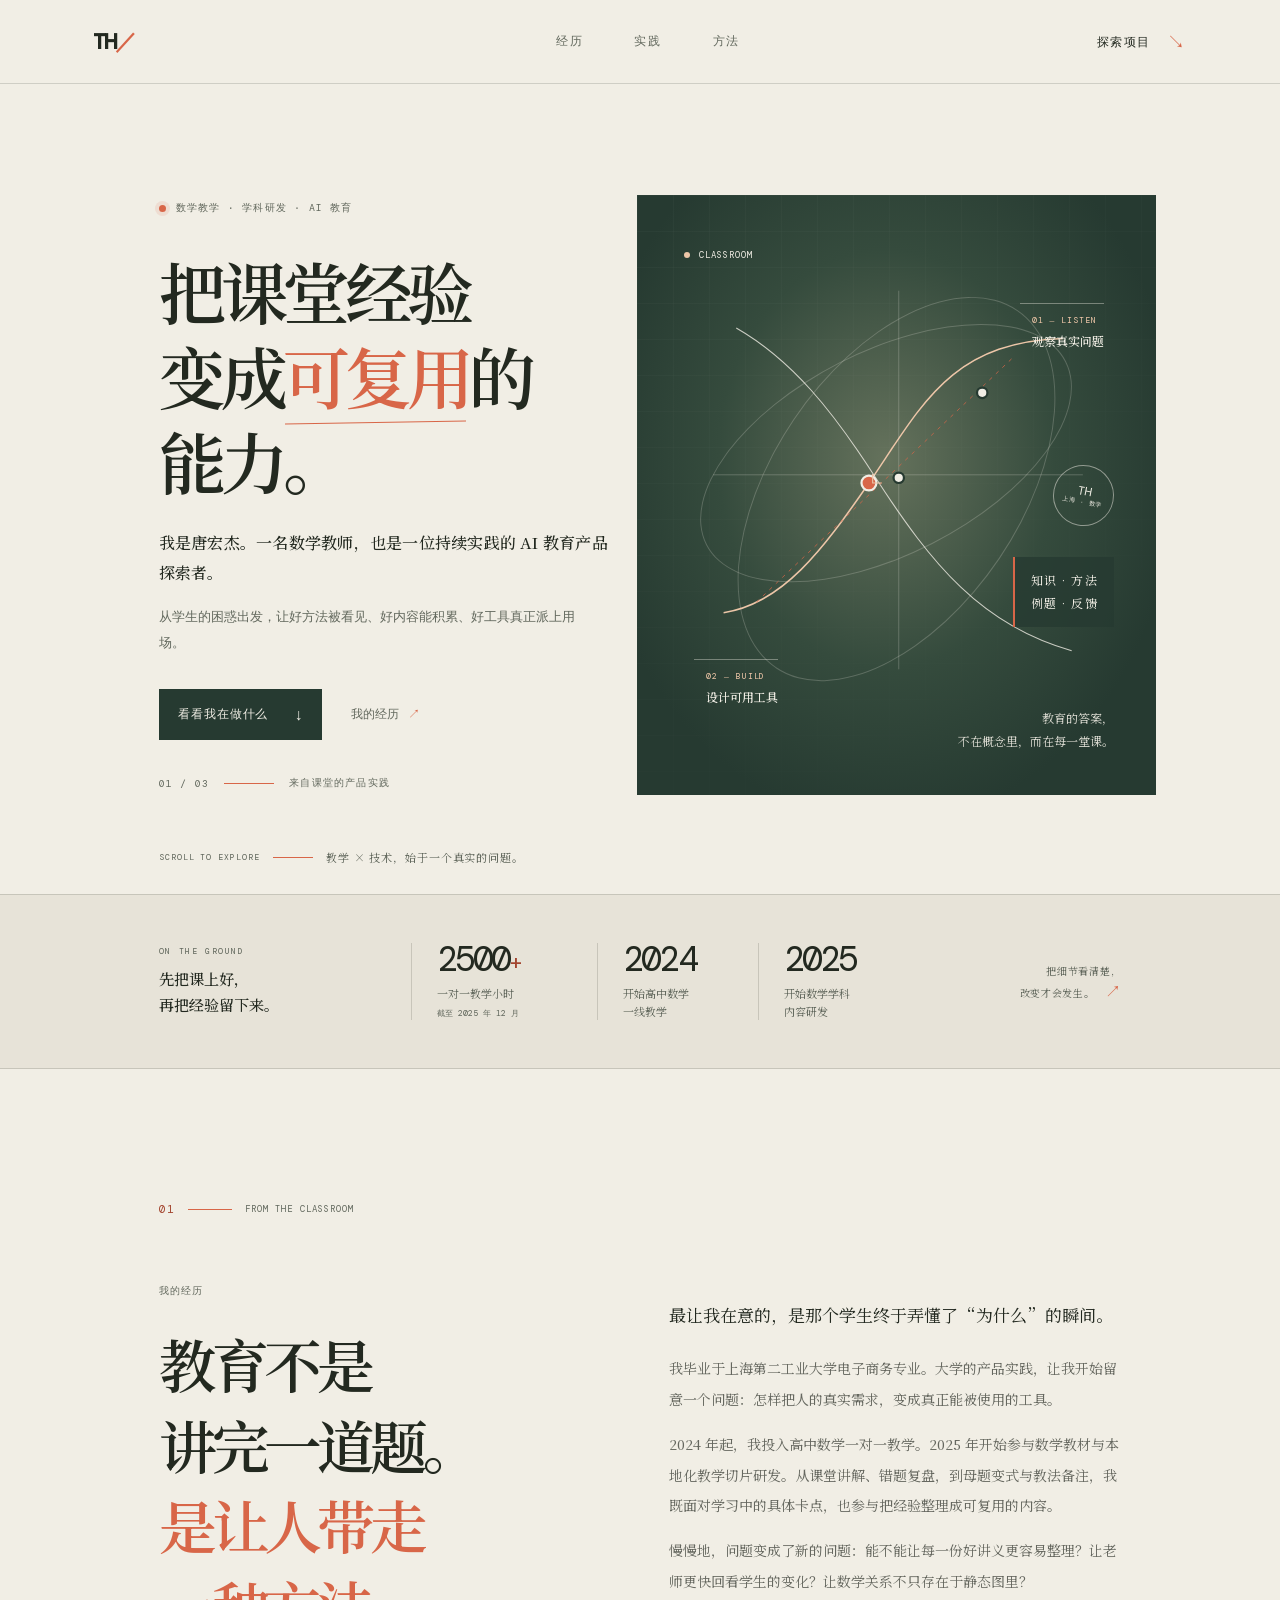
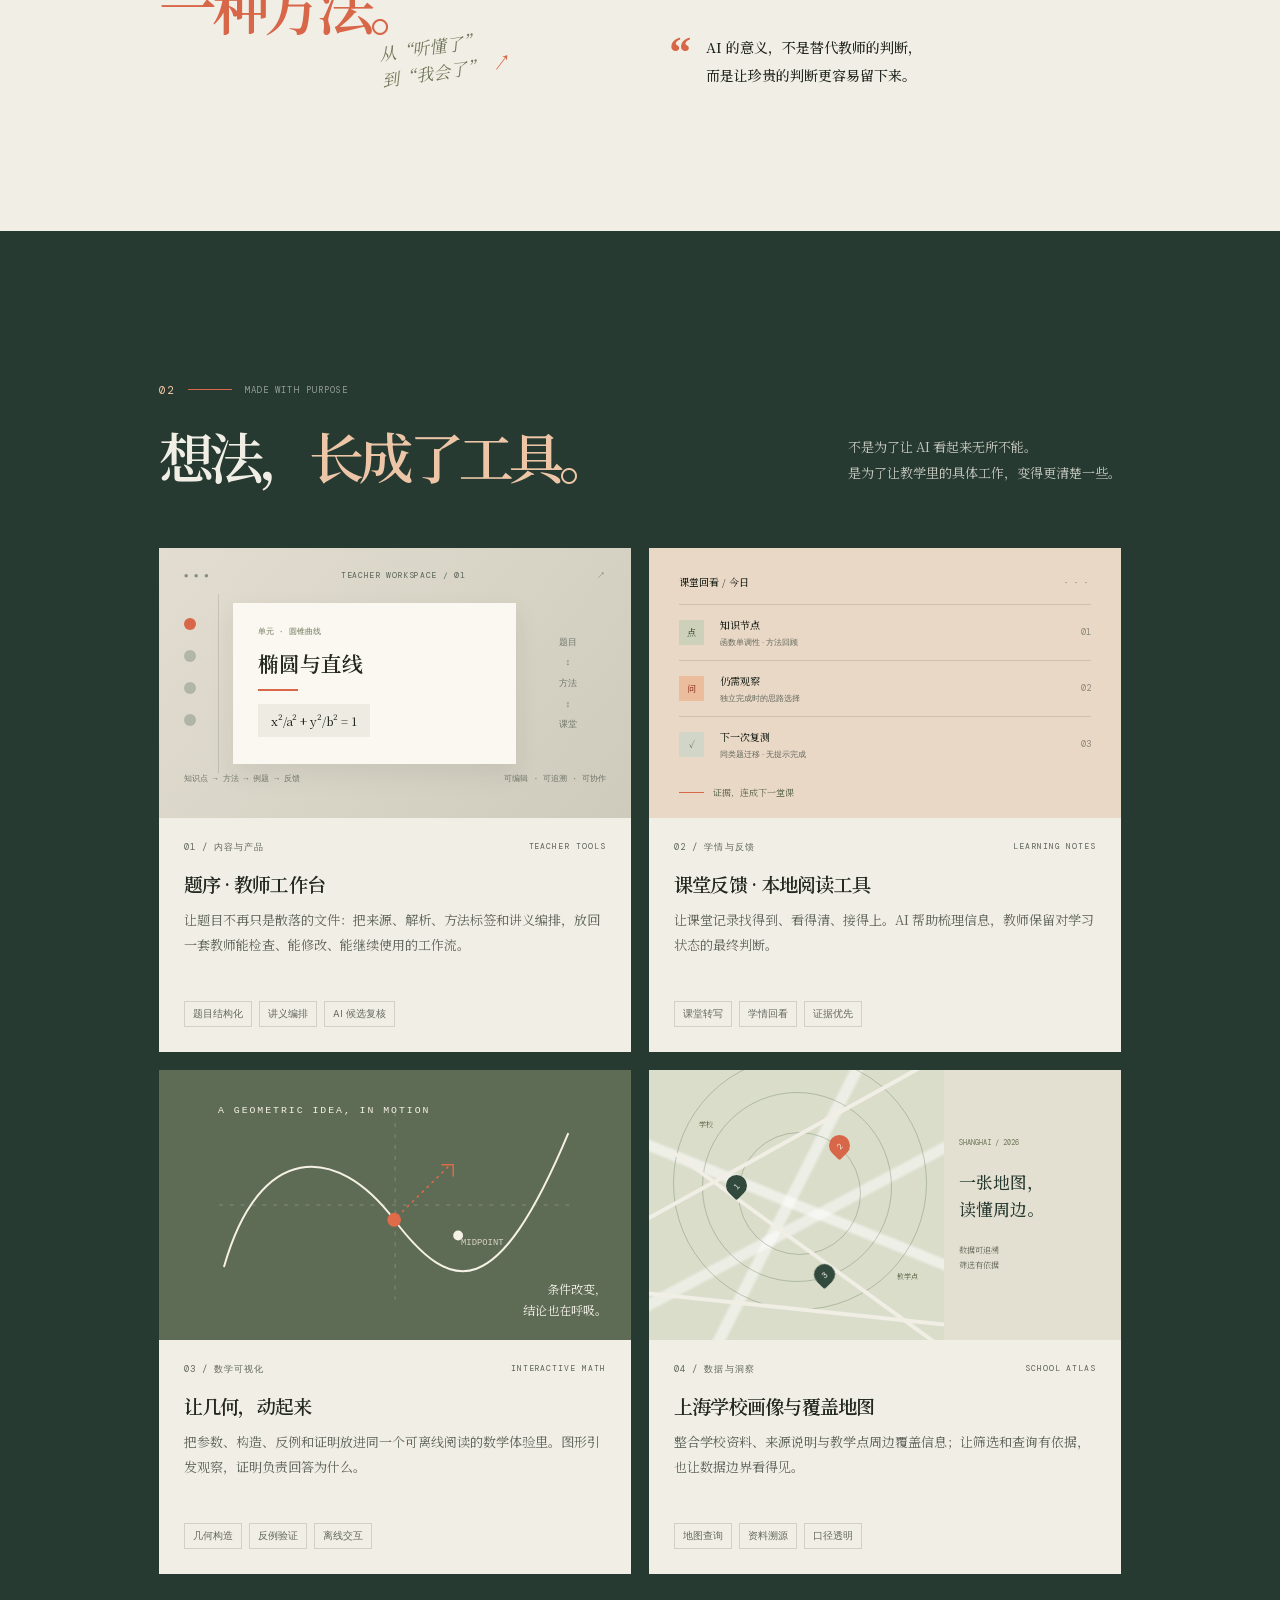
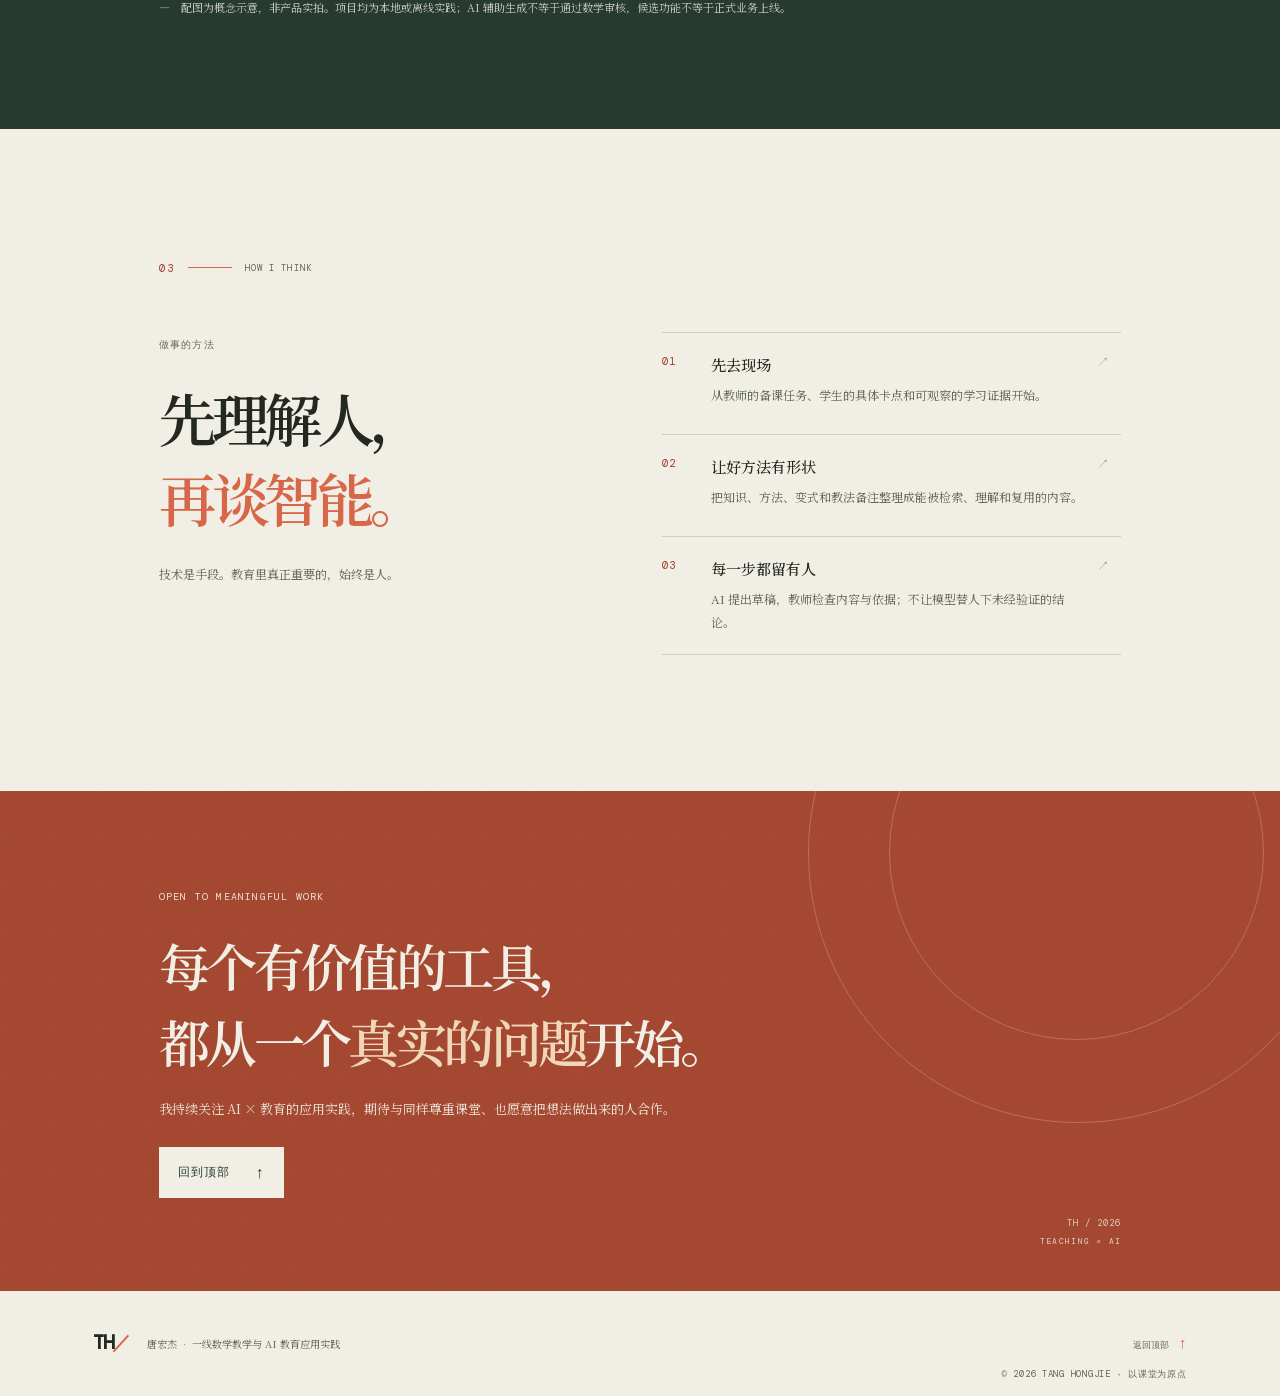
==== index.html @ ef03d50c "Create editorial personal portfolio for Tang Hongjie" ====
<!doctype html>
<html lang="zh-CN">
  <head>
    <meta charset="UTF-8" />
    <meta name="viewport" content="width=device-width, initial-scale=1" />
    <meta name="theme-color" content="#f1eee5" />
    <meta name="description" content="唐宏杰｜一线数学教学、学科研发与 AI 教育应用实践。让每一次好讲解，都有机会成为下一次更好的开始。" />
    <meta property="og:type" content="website" />
    <meta property="og:title" content="唐宏杰 — 教学现场 × AI 教育" />
    <meta property="og:description" content="从课堂出发，把教学经验变成可复用的内容与工具。" />
    <title>唐宏杰 — 教学现场 × AI 教育</title>
    <link rel="icon" href="favicon.svg" type="image/svg+xml" />
    <link rel="preload" href="fonts/noto-serif-sc-0.woff2" as="font" type="font/woff2" crossorigin />
    <link rel="stylesheet" href="fonts/fonts.css" />
    <link rel="stylesheet" href="styles.css" />
    <script src="script.js" defer></script>
  </head>
  <body>
    <a class="skip-link" href="#main">跳到正文</a>
    <div class="page-shell">
      <header class="topbar" id="top">
        <a class="wordmark" href="#top" aria-label="唐宏杰，返回首页">TH<span>／</span></a>
        <nav aria-label="主导航">
          <a href="#story">经历</a>
          <a href="#practice">实践</a>
          <a href="#principles">方法</a>
        </nav>
        <a class="nav-cta" href="#practice">探索项目 <span aria-hidden="true">↘</span></a>
      </header>

      <main id="main">
        <section class="hero" aria-labelledby="hero-title">
          <div class="hero-copy">
            <div class="eyebrow"><span class="live-dot"></span> 数学教学 · 学科研发 · AI 教育</div>
            <h1 id="hero-title">把课堂经验<br />变成<span class="title-accent">可复用</span>的<br />能力。</h1>
            <p class="hero-lead">我是唐宏杰。一名数学教师，也是一位持续实践的 AI 教育产品探索者。</p>
            <p class="hero-description">从学生的困惑出发，让好方法被看见、好内容能积累、好工具真正派上用场。</p>
            <div class="hero-actions">
              <a class="button button-dark" href="#practice">看看我在做什么 <span aria-hidden="true">↓</span></a>
              <a class="text-link" href="#story">我的经历 <span aria-hidden="true">↗</span></a>
            </div>
            <div class="hero-index"><span>01 / 03</span><span class="index-rule"></span><span>来自课堂的产品实践</span></div>
          </div>

          <div class="hero-art" aria-label="几何灵感图：课堂、方法与工具相互连接" role="img">
            <div class="art-orbit orbit-one"></div><div class="art-orbit orbit-two"></div>
            <div class="art-grid"></div>
            <svg class="art-drawing" viewBox="0 0 640 690" fill="none" aria-hidden="true">
              <path class="curve curve-a" d="M88 519C167 507 221 435 283 345C354 241 392 156 543 151" />
              <path class="curve curve-b" d="M105 137C180 180 235 249 292 338C367 454 434 536 555 570" />
              <path class="curve fine" d="M74 334H570M323 87V595" />
              <path class="curve dashed" d="M132 505 478 175" />
              <circle class="point point-a" cx="283" cy="345" r="10" />
              <circle class="point point-b" cx="323" cy="338" r="7" />
              <circle class="point point-c" cx="435" cy="224" r="7" />
              <path class="mark" d="M288 333v12h12" />
            </svg>
            <div class="art-label label-class"><span class="label-dot"></span> CLASSROOM</div>
            <div class="art-label label-method">知识 · 方法<br />例题 · 反馈</div>
            <div class="orbit-note note-top"><span>01 — LISTEN</span><b>观察真实问题</b></div>
            <div class="orbit-note note-bottom"><span>02 — BUILD</span><b>设计可用工具</b></div>
            <div class="art-caption"><span>教育的答案，</span><span>不在概念里，而在每一堂课。</span></div>
            <div class="art-stamp" aria-hidden="true">TH<br /><small>上海 · 数学</small></div>
          </div>
          <div class="hero-bottom"><span>SCROLL TO EXPLORE</span><span class="scroll-line"></span><span>教学 × 技术，始于一个真实的问题。</span></div>
        </section>

        <section class="signal-strip" aria-label="个人经历概览">
          <div class="signal-intro"><span class="eyebrow">ON THE GROUND</span><span>先把课上好，<br />再把经验留下来。</span></div>
          <div class="signal"><span class="signal-num">2500<span>+</span></span><span class="signal-label">一对一教学小时<br /><small>截至 2025 年 12 月</small></span></div>
          <div class="signal"><span class="signal-num">2024</span><span class="signal-label">开始高中数学<br />一线教学</span></div>
          <div class="signal"><span class="signal-num">2025</span><span class="signal-label">开始数学学科<br />内容研发</span></div>
          <div class="signal-aside">把细节看清楚，<br />改变才会发生。<span>↗</span></div>
        </section>

        <section class="story section-wrap" id="story" aria-labelledby="story-title">
          <div class="section-kicker"><span>01</span><span class="kicker-line"></span><span>FROM THE CLASSROOM</span></div>
          <div class="story-grid">
            <div class="story-heading"><span class="eyebrow">我的经历</span><h2 id="story-title">教育不是<br />讲完一道题。<br /><span>是让人带走<br />一种方法。</span></h2><div class="hand-note">从“听懂了”<br />到“我会了”<i>↗</i></div></div>
            <div class="story-body">
              <p class="story-opening">最让我在意的，是那个学生终于弄懂了“为什么”的瞬间。</p>
              <p>我毕业于上海第二工业大学电子商务专业。大学的产品实践，让我开始留意一个问题：怎样把人的真实需求，变成真正能被使用的工具。</p>
              <p>2024 年起，我投入高中数学一对一教学。2025 年开始参与数学教材与本地化教学切片研发。从课堂讲解、错题复盘，到母题变式与教法备注，我既面对学习中的具体卡点，也参与把经验整理成可复用的内容。</p>
              <p>慢慢地，问题变成了新的问题：能不能让每一份好讲义更容易整理？让老师更快回看学生的变化？让数学关系不只存在于静态图里？</p>
              <div class="story-outro"><span class="outro-mark">“</span><span>AI 的意义，不是替代教师的判断，<br />而是让珍贵的判断更容易留下来。</span></div>
            </div>
          </div>
        </section>

        <section class="practice section-wrap" id="practice" aria-labelledby="practice-title">
          <div class="practice-header">
            <div><div class="section-kicker"><span>02</span><span class="kicker-line"></span><span>MADE WITH PURPOSE</span></div><h2 id="practice-title">想法，<span>长成了工具。</span></h2></div>
            <p>不是为了让 AI 看起来无所不能。<br />是为了让教学里的具体工作，变得更清楚一些。</p>
          </div>

          <div class="project-grid">
            <article class="project-card card-featured">
              <div class="project-visual visual-workbench" aria-hidden="true"><div class="workbench-top"><span class="mini-dots">● ● ●</span><span>TEACHER WORKSPACE / 01</span><span>↗</span></div><div class="workbench-content"><div class="workbench-sidebar"><i></i><i></i><i></i><i></i></div><div class="workbench-paper"><span class="mock-kicker">单元 · 圆锥曲线</span><span class="mock-title">椭圆与直线</span><span class="mock-rule"></span><div class="mock-equation">x²/a² + y²/b² = 1</div></div><div class="workbench-note">题目<br />↕<br />方法<br />↕<br />课堂</div></div><div class="workbench-footer"><span>知识点 → 方法 → 例题 → 反馈</span><span>可编辑 · 可追溯 · 可协作</span></div></div>
              <div class="project-copy"><div class="project-meta"><span>01 / 内容与产品</span><span class="project-type">TEACHER TOOLS</span></div><h3>题序 · 教师工作台</h3><p>让题目不再只是散落的文件：把来源、解析、方法标签和讲义编排，放回一套教师能检查、能修改、能继续使用的工作流。</p><div class="project-tags"><span>题目结构化</span><span>讲义编排</span><span>AI 候选复核</span></div></div>
            </article>

            <article class="project-card">
              <div class="project-visual visual-feedback" aria-hidden="true"><div class="feedback-header"><span>课堂回看 / 今日</span><span class="feedback-menu">•••</span></div><div class="feedback-row"><div class="feedback-icon icon-one">点</div><div><b>知识节点</b><span>函数单调性 · 方法回顾</span></div><time>01</time></div><div class="feedback-row"><div class="feedback-icon icon-two">问</div><div><b>仍需观察</b><span>独立完成时的思路选择</span></div><time>02</time></div><div class="feedback-row"><div class="feedback-icon icon-three">✓</div><div><b>下一次复测</b><span>同类题迁移 · 无提示完成</span></div><time>03</time></div><div class="feedback-thread"><span></span>证据，连成下一堂课</div></div>
              <div class="project-copy"><div class="project-meta"><span>02 / 学情与反馈</span><span class="project-type">LEARNING NOTES</span></div><h3>课堂反馈 · 本地阅读工具</h3><p>让课堂记录找得到、看得清、接得上。AI 帮助梳理信息，教师保留对学习状态的最终判断。</p><div class="project-tags"><span>课堂转写</span><span>学情回看</span><span>证据优先</span></div></div>
            </article>

            <article class="project-card">
              <div class="project-visual visual-geometry" aria-hidden="true"><svg viewBox="0 0 480 256" fill="none"><path d="M66 191C102 64 180 65 239 143S344 227 416 55" stroke="#f6f1e5" stroke-width="2"/><path d="M61 128h360M240 34v190" stroke="#f6f1e5" stroke-opacity=".25" stroke-dasharray="4 7"/><circle cx="239" cy="143" r="7" fill="#e06b49"/><circle cx="304" cy="159" r="5" fill="#f6f1e5"/><path d="m242 140 52-51" stroke="#e06b49" stroke-width="1.5" stroke-dasharray="3 4"/><path d="M287 87h12v12" stroke="#e06b49" stroke-width="1.5"/><text x="60" y="35" fill="#f6f1e5" font-family="monospace" font-size="10" letter-spacing="2">A GEOMETRIC IDEA, IN MOTION</text><text x="307" y="169" fill="#d8d2c4" font-family="monospace" font-size="9">MIDPOINT</text></svg><div class="geometry-caption">条件改变，<br />结论也在呼吸。</div></div>
              <div class="project-copy"><div class="project-meta"><span>03 / 数学可视化</span><span class="project-type">INTERACTIVE MATH</span></div><h3>让几何，动起来</h3><p>把参数、构造、反例和证明放进同一个可离线阅读的数学体验里。图形引发观察，证明负责回答为什么。</p><div class="project-tags"><span>几何构造</span><span>反例验证</span><span>离线交互</span></div></div>
            </article>

            <article class="project-card">
              <div class="project-visual visual-atlas" aria-hidden="true"><div class="atlas-map"><div class="map-ring ring-a"></div><div class="map-ring ring-b"></div><div class="map-ring ring-c"></div><div class="map-road road-one"></div><div class="map-road road-two"></div><div class="map-road road-three"></div><i class="map-pin pin-a">1</i><i class="map-pin pin-b">2</i><i class="map-pin pin-c">3</i><span class="map-label map-label-a">学校</span><span class="map-label map-label-b">教学点</span></div><div class="atlas-side"><small>SHANGHAI / 2026</small><b>一张地图，<br />读懂周边。</b><span>数据可追溯<br />筛选有依据</span></div></div>
              <div class="project-copy"><div class="project-meta"><span>04 / 数据与洞察</span><span class="project-type">SCHOOL ATLAS</span></div><h3>上海学校画像与覆盖地图</h3><p>整合学校资料、来源说明与教学点周边覆盖信息；让筛选和查询有依据，也让数据边界看得见。</p><div class="project-tags"><span>地图查询</span><span>资料溯源</span><span>口径透明</span></div></div>
            </article>
          </div>
          <p class="project-footnote"><span>—</span> 配图为概念示意，非产品实拍。项目均为本地或离线实践；AI 辅助生成不等于通过数学审核，候选功能不等于正式业务上线。</p>
        </section>

        <section class="principles section-wrap" id="principles" aria-labelledby="principles-title">
          <div class="section-kicker"><span>03</span><span class="kicker-line"></span><span>HOW I THINK</span></div>
          <div class="principles-grid"><div class="principles-title"><span class="eyebrow">做事的方法</span><h2 id="principles-title">先理解人，<br /><span>再谈智能。</span></h2><p>技术是手段。教育里真正重要的，始终是人。</p></div><div class="principle-list"><article class="principle-item"><span>01</span><div><h3>先去现场</h3><p>从教师的备课任务、学生的具体卡点和可观察的学习证据开始。</p></div><b>↗</b></article><article class="principle-item"><span>02</span><div><h3>让好方法有形状</h3><p>把知识、方法、变式和教法备注整理成能被检索、理解和复用的内容。</p></div><b>↗</b></article><article class="principle-item"><span>03</span><div><h3>每一步都留有人</h3><p>AI 提出草稿，教师检查内容与依据；不让模型替人下未经验证的结论。</p></div><b>↗</b></article></div></div>
        </section>

        <section class="closing" aria-labelledby="closing-title"><div class="closing-grid" aria-hidden="true"></div><div class="closing-content"><span class="eyebrow">OPEN TO MEANINGFUL WORK</span><h2 id="closing-title">每个有价值的工具，<br />都从一个<span>真实的问题</span>开始。</h2><p>我持续关注 AI × 教育的应用实践，期待与同样尊重课堂、也愿意把想法做出来的人合作。</p><a href="#top" class="button button-light">回到顶部 <span aria-hidden="true">↑</span></a></div><div class="closing-index">TH / 2026<br /><span>TEACHING × AI</span></div></section>
      </main>

      <footer class="footer"><a class="footer-mark" href="#top">TH<span>／</span></a><p>唐宏杰<span> · </span>一线数学教学与 AI 教育应用实践</p><a class="back-top" href="#top">返回顶部 <span aria-hidden="true">↑</span></a><small>© <span id="year">2026</span> TANG HONGJIE · 以课堂为原点</small></footer>
    </div>
  </body>
</html>
---- fonts/fonts.css ----
@font-face {
  font-family: 'Noto Serif SC';
  font-style: normal;
  font-weight: 400 900;
  font-display: swap;
  src: url(noto-serif-sc-0.woff2) format('woff2');
  unicode-range: U+a, U+20, U+2b-2c, U+2f-36, U+3d, U+41-50, U+52-58, U+61-62, U+78-79, U+a9, U+b2, U+b7, U+d7, U+2014, U+201c-201d, U+2022, U+2191-2193, U+2195, U+2197-2198, U+25cf, U+2713, U+3001-3002, U+4e00, U+4e0a-4e0b, U+4e0d-4e0e, U+4e13, U+4e1a, U+4e2a, U+4e2d, U+4e3a, U+4e48-4e49, U+4e5f-4e60, U+4e86, U+4e8b-4e8c, U+4e8e, U+4e92, U+4e9b, U+4ea4, U+4ea7, U+4eba, U+4ec0, U+4eca, U+4ecd-4ece, U+4ee3, U+4ee5, U+4ef6-4ef7, U+4efb, U+4efd, U+4f18, U+4f1a, U+4f4d, U+4f53, U+4f55, U+4f5c, U+4f7f, U+4f8b, U+4f9d, U+4fdd, U+4fe1, U+4fee, U+5019, U+503c, U+505a, U+50cf, U+5143, U+5148, U+5165, U+5173, U+5177, U+5185, U+518d, U+5199, U+51e0, U+51fa, U+51fd, U+5207, U+5224, U+5230, U+529b, U+529f, U+52a1, U+52a8-52a9, U+5316, U+534f, U+5355, U+5361, U+5386, U+539f, U+53bb, U+53c2, U+53cd, U+53d1, U+53d8, U+53e3, U+53ea, U+53ef-53f0, U+5408, U+540c-540d, U+542c, U+5438, U+5468, U+547c, U+548c, U+54c1, U+5510, U+5546, U+56de, U+56f0, U+56fe, U+5706, U+5728, U+5730, U+573a, U+5747, U+578b, U+5802, U+5907, U+590d, U+5927, U+5957, U+597d, U+59cb, U+5b50, U+5b58, U+5b66, U+5b8c, U+5b8f, U+5b9e, U+5ba1, U+5bb9, U+5bdf, U+5bf9, U+5c0a, U+5c0f, U+5de5, U+5e08, U+5e26, U+5e2e, U+5e74, U+5e8f, U+5e94, U+5f00, U+5f04, U+5f0f, U+5f15, U+5f20, U+5f55, U+5f62, U+5f84-5f85, U+5f97, U+5feb, U+5ff5, U+6001, U+600e, U+601d, U+6027, U+606f, U+60c5, U+60d1, U+60f3, U+610f, U+613f, U+6162, U+61c2, U+6210-6211, U+6216, U+622a, U+6240, U+624b, U+624d, U+627e, U+6280, U+628a, U+6295, U+62cd, U+62e9, U+6301, U+636e, U+6392, U+63a2, U+63a5, U+63d0, U+6539, U+653e, U+6559, U+6563, U+6570, U+6574, U+6587, U+6599, U+65ad, U+65b0, U+65b9, U+65e0, U+65e2, U+65e5, U+65f6, U+660e, U+6613, U+662f, U+667a, U+66f2, U+66f4, U+66ff-6700, U+6708-6709, U+671f, U+672a, U+672c, U+672f, U+6750, U+6761, U+6765, U+6770, U+6784, U+6790, U+67e5, U+6807, U+6821, U+6837-6838, U+6848, U+68b3, U+68c0, U+692d, U+695a, U+6982, U+6a21, U+6b21, U+6b63, U+6b65, U+6bb5, U+6bcd, U+6bcf, U+6bd5, U+6c42, U+6cd5, U+6ce8, U+6d1e, U+6d3e, U+6d41, U+6d4b, U+6d77, U+6e05, U+6e90, U+6eaf, U+70b9, U+7247, U+72b6, U+72ec, U+73b0, U+73cd, U+7406, U+751f, U+7528, U+7535, U+753b, U+754c, U+7559, U+7684, U+76d6, U+76d8, U+76ee, U+76f4, U+770b, U+771f, U+77ac, U+77e5, U+7814, U+793a, U+79bb, U+79cd, U+79d1, U+79ef, U+79fb, U+7a3f, U+7acb, U+7b2c, U+7b49, U+7b54, U+7b5b, U+7b7e, U+7c7b, U+7cfb, U+7d22, U+7d2f, U+7ebf, U+7ec6, U+7ec8, U+7ecf, U+7ed3, U+7ee7, U+7eed, U+7f16, U+8001, U+8005, U+800c, U+80b2, U+80fd, U+81ea, U+81f3, U+8282, U+8349, U+843d, U+88ab, U+8981, U+8986, U+89c1-89c2, U+89c6, U+89e3, U+8ba1, U+8ba9, U+8bb0, U+8bb2, U+8bba, U+8bbe, U+8bc1, U+8bc6, U+8be2, U+8bf4, U+8bfb, U+8bfe, U+8c03, U+8c08, U+8d1f, U+8d23, U+8d35, U+8d44, U+8d70, U+8d77, U+8def, U+8df3, U+8df5, U+8f6c, U+8f85, U+8f91, U+8fb9, U+8fc1, U+8fc7, U+8fd4, U+8fdb, U+8fde, U+8ffd, U+9009, U+900f, U+901a, U+9020, U+9053, U+90a3, U+90e8, U+90fd, U+914d, U+91cc-91cd, U+9519, U+9525, U+957f, U+95ee, U+95f4, U+9605, U+9700, U+9759, U+975e, U+9762, U+9876, U+9879, U+987e, U+9898, U+9988, U+9a8c, U+9ad8, U+ff0c, U+ff0f, U+ff1a-ff1b, U+ff1f;
}

@font-face {
  font-family: 'DM Sans';
  font-style: normal;
  font-weight: 400 700;
  font-display: swap;
  src: url(dm-sans-0.woff2) format('woff2');
  unicode-range: U+20-7e;
}

@font-face {
  font-family: 'DM Mono';
  font-style: normal;
  font-weight: 400;
  font-display: swap;
  src: url(dm-mono-0.woff2) format('woff2');
  unicode-range: U+20-7e;
}
@font-face {
  font-family: 'DM Mono';
  font-style: normal;
  font-weight: 500;
  font-display: swap;
  src: url(dm-mono-1.woff2) format('woff2');
  unicode-range: U+20-7e;
}
---- styles.css ----
:root {
  --paper: #f1eee5;
  --paper-deep: #e8e4d9;
  --ink: #232920;
  --forest: #263a31;
  --forest-2: #314a3d;
  --moss: #72795c;
  --terracotta: #d86648;
  --clay-light: #edc6a8;
  --muted: #62685d;
  --accent-ink: #a3452f;
  --hairline: rgba(35, 41, 32, .16);
  --serif: "Noto Serif SC", "Songti SC", Georgia, serif;
  --sans: "DM Sans", "PingFang SC", "Hiragino Sans GB", sans-serif;
  --mono: "DM Mono", "SFMono-Regular", monospace;
}

*, *::before, *::after { box-sizing: border-box; }
html { scroll-behavior: smooth; scroll-padding-top: 96px; }
body { margin: 0; background: var(--paper); color: var(--ink); font-family: var(--sans); -webkit-font-smoothing: antialiased; }
::selection { color: var(--paper); background: var(--forest); }
a { color: inherit; text-decoration: none; }
button, a { -webkit-tap-highlight-color: transparent; }
.skip-link { position: fixed; z-index: 20; top: 8px; left: 8px; padding: 12px 18px; color: white; background: var(--forest); transform: translateY(-150%); }
.skip-link:focus { transform: translateY(0); }
.page-shell { width: 100%; overflow: clip; }
.topbar { height: 84px; padding: 0 7.3vw; display: flex; justify-content: space-between; align-items: center; border-bottom: 1px solid var(--hairline); position: relative; z-index: 5; background: var(--paper); }
.wordmark, .footer-mark { font: 600 22px var(--mono); letter-spacing: -.1em; }
.wordmark span, .footer-mark span { color: var(--terracotta); }
.topbar nav { display: flex; gap: clamp(28px, 4vw, 62px); margin-left: 5vw; }
.topbar nav a, .nav-cta { color: var(--muted); font-size: 12px; letter-spacing: .12em; transition: color .2s; }
.topbar nav a:hover, .nav-cta:hover { color: var(--terracotta); }
.nav-cta { color: var(--ink); }
.nav-cta span { margin-left: 12px; color: var(--terracotta); font-size: 18px; vertical-align: -2px; }

.hero { min-height: 700px; min-height: min(810px, calc(100svh - 84px)); padding: 94px 9.7vw 82px 12.4vw; display: grid; grid-template-columns: minmax(370px, .96fr) minmax(380px, 1.04fr); position: relative; align-items: center; }
.hero-copy { position: relative; z-index: 2; align-self: center; padding-bottom: 54px; }
.eyebrow, .section-kicker, .hero-index, .hero-bottom, .project-meta, .project-type, .signal-aside, .orbit-note > span, .art-label, .closing-index, .footer small { font: 10px var(--mono); letter-spacing: .12em; }
.eyebrow { color: var(--muted); display: inline-flex; align-items: center; gap: 10px; }
.live-dot, .label-dot { width: 7px; height: 7px; border-radius: 50%; background: var(--terracotta); display: inline-block; box-shadow: 0 0 0 4px rgba(216, 102, 72, .12); }
.hero h1 { margin: 31px 0 24px; font: 600 clamp(46px, 5.25vw, 73px)/1.27 var(--serif); letter-spacing: -.075em; }
.title-accent { color: var(--terracotta); position: relative; white-space: nowrap; }
.title-accent::after { content: ""; position: absolute; left: 2px; right: 3px; bottom: 0; height: 1px; background: currentColor; transform: rotate(-1deg); }
.hero-lead { max-width: 465px; font: 500 16px/1.9 var(--serif); letter-spacing: .015em; }
.hero-description { color: var(--muted); max-width: 430px; font-size: 13px; line-height: 2; }
.hero-actions { margin-top: 33px; display: flex; align-items: center; gap: 29px; }
.button { display: inline-flex; align-items: center; justify-content: center; gap: 26px; padding: 15px 19px; font-size: 12px; letter-spacing: .08em; transition: transform .25s, background .25s; }
.button:hover { transform: translateY(-3px); }
.button-dark { color: var(--paper); background: var(--forest); }
.button-dark:hover { background: var(--terracotta); }
.button-dark span, .button-light span { font-size: 16px; }
.text-link { color: var(--muted); font-size: 12px; }
.text-link span { color: var(--terracotta); margin-left: 6px; }
.hero-index { position: absolute; left: 0; bottom: 4px; width: 95%; display: flex; align-items: center; color: var(--muted); gap: 15px; }
.index-rule { width: 50px; height: 1px; background: var(--terracotta); }

.hero-art { position: relative; width: 100%; height: min(600px, 67vw); min-height: 470px; max-height: 600px; align-self: center; background: radial-gradient(ellipse at 48% 44%, #65725c, #354b3d 44%, #263a31 77%); overflow: hidden; }
.art-grid, .closing-grid { position: absolute; inset: 0; opacity: .2; background-image: linear-gradient(rgba(241, 238, 229, .15) 1px, transparent 1px), linear-gradient(90deg, rgba(241, 238, 229, .15) 1px, transparent 1px); background-size: 36px 36px; mask-image: linear-gradient(145deg, black, transparent 90%); }
.art-orbit { position: absolute; border: 1px solid rgba(241, 238, 229, .22); border-radius: 50%; transform: rotate(-27deg); }
.orbit-one { width: 78%; height: 34%; top: 26%; left: 9%; }
.orbit-two { width: 48%; height: 72%; top: 13%; left: 26%; transform: rotate(34deg); }
.art-drawing { position: absolute; width: 92%; height: 90%; inset: 3% 4%; overflow: visible; }
.curve { stroke: rgba(241, 238, 229, .9); stroke-width: 1.4; }
.curve-a { stroke: var(--clay-light); stroke-width: 2; }
.curve-b { stroke: rgba(241, 238, 229, .8); }
.curve.fine { stroke: rgba(241, 238, 229, .31); stroke-width: 1; }
.curve.dashed { stroke: var(--terracotta); stroke-width: 1; stroke-dasharray: 5 7; }
.point { fill: var(--paper); stroke: var(--forest); stroke-width: 3; }
.point-a { fill: var(--terracotta); stroke: #f1eee5; }
.mark { stroke: var(--clay-light); stroke-width: 1.5; }
.art-label { color: #f1eee5; position: absolute; top: 9%; left: 9%; display: flex; align-items: center; gap: 9px; font-size: 9px; }
.art-label .label-dot { width: 6px; height: 6px; background: var(--clay-light); box-shadow: none; }
.label-method { top: auto; left: auto; right: 8%; bottom: 28%; padding: 12px 16px; line-height: 1.8; color: #f1eee5; background: rgba(38, 58, 49, .8); border-left: 2px solid var(--terracotta); font: 12px/1.9 var(--serif); }
.orbit-note { position: absolute; padding: 11px 0 0 12px; border-top: 1px solid rgba(241, 238, 229, .38); color: var(--paper); }
.note-top { top: 18%; right: 10%; }
.note-bottom { left: 11%; bottom: 15%; }
.orbit-note > span, .orbit-note b { display: block; }
.orbit-note > span { font-size: 8px; color: var(--clay-light); }
.orbit-note b { margin-top: 7px; font: 500 12px var(--serif); }
.art-caption { position: absolute; bottom: 7%; right: 8%; display: flex; flex-direction: column; color: rgba(241, 238, 229, .88); font: 12px/1.9 var(--serif); text-align: right; }
.art-stamp { width: 61px; height: 61px; position: absolute; right: 8%; top: 45%; display: flex; flex-direction: column; justify-content: center; align-items: center; border: 1px solid rgba(241, 238, 229, .5); border-radius: 50%; color: var(--paper); font: 12px var(--mono); line-height: 1.3; transform: rotate(11deg); }
.art-stamp small { font-size: 6px; letter-spacing: .12em; }
.hero-bottom { position: absolute; bottom: 29px; left: 12.4vw; color: var(--muted); font-size: 8px; display: flex; align-items: center; gap: 13px; }
.hero-bottom > span:last-child { font: 11px var(--serif); letter-spacing: .08em; }
.scroll-line { width: 40px; height: 1px; background: var(--terracotta); }

.signal-strip { min-height: 175px; padding: 34px 12.4vw; background: #e7e3d8; display: grid; grid-template-columns: 1.35fr 1fr .86fr 1fr .95fr; align-items: center; border-block: 1px solid var(--hairline); }
.signal-intro { display: flex; flex-direction: column; gap: 10px; font: 500 15px/1.7 var(--serif); }
.signal-intro .eyebrow { font-size: 8px; letter-spacing: .2em; }
.signal { display: flex; flex-direction: column; gap: 8px; padding-left: 25px; border-left: 1px solid var(--hairline); }
.signal-num { font: 400 35px/.95 var(--mono); letter-spacing: -.08em; }
.signal-num span { color: var(--accent-ink); font-size: 22px; }
.signal-label { color: var(--muted); font: 11px/1.65 var(--serif); }
.signal-label small { font: 8px var(--mono); }
.signal-aside { text-align: right; color: var(--muted); line-height: 2; font: 10px/2 var(--serif); letter-spacing: .07em; }
.signal-aside span { margin-left: 10px; color: var(--terracotta); font: 16px var(--sans); }

.section-wrap { padding-left: 12.4vw; padding-right: 12.4vw; }
.story { padding-top: 133px; padding-bottom: 142px; }
.section-kicker { display: flex; align-items: center; gap: 13px; color: var(--muted); font-size: 9px; }
.section-kicker > span:first-child { color: var(--accent-ink); font-size: 11px; }
.kicker-line { width: 44px; height: 1px; background: var(--terracotta); }
.story-grid { display: grid; grid-template-columns: .9fr 1.1fr; gap: 11vw; margin-top: 62px; }
.story-heading { position: relative; }
.story-heading h2, .practice-header h2, .principles-title h2 { margin: 24px 0 0; font: 600 clamp(38px, 4.5vw, 61px)/1.4 var(--serif); letter-spacing: -.09em; }
.story-heading h2 span, .principles-title h2 span { color: var(--terracotta); }
.hand-note { position: absolute; bottom: 4px; right: 18px; color: var(--moss); font: italic 17px/1.5 var(--serif); transform: rotate(-8deg); }
.hand-note i { color: var(--terracotta); display: inline-block; padding-left: 9px; font: normal 20px var(--sans); }
.story-body { padding-top: 21px; max-width: 510px; }
.story-body > p { color: #65675f; font: 14px/2.2 var(--serif); }
.story-body .story-opening { margin: 0 0 22px; color: var(--ink); font-size: 17px; line-height: 1.9; }
.story-outro { margin-top: 36px; display: flex; gap: 15px; align-items: flex-start; font: 500 14px/2 var(--serif); }
.outro-mark { color: var(--terracotta); font: 700 44px/.9 Georgia, serif; }

.practice { padding-top: 116px; padding-bottom: 111px; background: var(--forest); color: var(--paper); }
.practice .section-kicker, .practice .section-kicker > span:not(:first-child) { color: rgba(241, 238, 229, .55); }
.practice .section-kicker > span:first-child { color: var(--clay-light); }
.practice .kicker-line { background: var(--terracotta); }
.practice-header { margin: 36px 0 54px; display: flex; align-items: end; justify-content: space-between; gap: 32px; }
.practice-header h2 { font-size: clamp(39px, 4.3vw, 58px); margin-top: 20px; }
.practice-header h2 span { color: var(--clay-light); }
.practice-header > p { margin-bottom: 8px; color: rgba(241, 238, 229, .78); font: 13px/2 var(--serif); }
.project-grid { display: grid; grid-template-columns: 1fr 1fr; gap: 18px; }
.project-card { background: #f1eee5; color: var(--ink); }
.project-visual { height: 270px; position: relative; overflow: hidden; }
.card-featured .project-visual { height: 270px; }
.visual-workbench { background: linear-gradient(130deg, #e2ddd0, #cecbbc); padding: 22px 25px; }
.workbench-top { display: flex; justify-content: space-between; color: #5f675c; font: 8px var(--mono); letter-spacing: .08em; }
.mini-dots { color: #83917b; letter-spacing: .02em; }
.workbench-content { height: calc(100% - 47px); display: grid; grid-template-columns: 35px 1fr 76px; gap: 14px; align-items: center; margin-top: 13px; }
.workbench-sidebar { display: flex; flex-direction: column; gap: 20px; align-self: stretch; padding-top: 24px; border-right: 1px solid rgba(35, 41, 32, .13); }
.workbench-sidebar i { width: 12px; height: 12px; background: rgba(49, 74, 61, .25); border-radius: 50%; }
.workbench-sidebar i:first-child { background: var(--terracotta); }
.workbench-paper { height: 90%; padding: 23px 25px; background: #faf8f1; box-shadow: 0 10px 24px rgba(35, 41, 32, .08); display: flex; flex-direction: column; align-items: flex-start; }
.mock-kicker { color: var(--moss); font: 8px var(--mono); }
.mock-title { margin-top: 11px; font: 600 21px var(--serif); }
.mock-rule { width: 40px; height: 2px; margin-top: 11px; background: var(--terracotta); }
.mock-line { width: 83%; height: 3px; margin-top: 10px; background: #dedbd0; }
.mock-line.short { width: 55%; margin-top: 6px; }
.mock-equation { padding: 8px 13px; margin-top: 13px; background: #eeece2; font: 12px var(--serif); }
.mock-tags { display: flex; gap: 5px; margin-top: 12px; }
.mock-tags i { padding: 4px 6px; color: var(--moss); border: 1px solid #c8cabb; font: 7px var(--sans); font-style: normal; }
.workbench-note { color: #72796c; font: 9px/2.3 var(--mono); text-align: center; }
.workbench-footer { display: flex; justify-content: space-between; color: #707469; font: 8px var(--mono); }
.visual-feedback { padding: 26px 30px; color: var(--ink); background: #ead8c6; }
.feedback-header { display: flex; justify-content: space-between; margin-bottom: 15px; font: 10px var(--serif); }
.feedback-menu { color: var(--moss); }
.feedback-row { display: grid; grid-template-columns: 30px 1fr auto; align-items: center; gap: 11px; min-height: 56px; border-top: 1px solid rgba(35, 41, 32, .13); }
.feedback-icon { width: 25px; height: 25px; display: grid; place-items: center; font: 9px var(--serif); }
.icon-one { color: #4c5d46; background: #ced1ba; }
.icon-two { color: #9c4c35; background: #ebbd9c; }
.icon-three { color: #52634e; background: #d1d6c8; }
.feedback-row b, .feedback-row span:not(.feedback-icon) { display: block; }
.feedback-row b { font: 500 10px var(--serif); }
.feedback-row div:nth-child(2) span { margin-top: 5px; color: var(--muted); font: 8px var(--sans); }
.feedback-row time { color: #8a887e; font: 9px var(--mono); }
.feedback-thread { display: flex; align-items: center; gap: 9px; margin-top: 14px; color: var(--moss); font: 9px var(--serif); }
.feedback-thread span { width: 25px; height: 1px; background: var(--terracotta); }
.visual-geometry { display: grid; place-items: center; background: #5e6b55; }
.visual-geometry svg { width: 100%; height: 100%; }
.geometry-caption { position: absolute; right: 24px; bottom: 19px; color: #f1eee5; font: 12px/1.8 var(--serif); text-align: right; }
.visual-atlas { display: grid; grid-template-columns: 1.25fr .75fr; background: #e3e0d1; }
.atlas-map { position: relative; overflow: hidden; background: linear-gradient(22deg, transparent 48%, rgba(255,255,255,.55) 49% 51%, transparent 52%), linear-gradient(117deg, transparent 46%, rgba(255,255,255,.52) 47% 49%, transparent 50%), linear-gradient(152deg, transparent 53%, rgba(255,255,255,.5) 54% 56%, transparent 57%), #d9ddca; }
.map-ring { position: absolute; border: 1px solid rgba(89, 109, 79, .32); border-radius: 50%; }
.ring-a { width: 123px; height: 123px; left: 30%; top: 23%; }
.ring-b { width: 190px; height: 190px; left: 18%; top: 8%; }
.ring-c { width: 254px; height: 254px; left: 8%; top: -5%; }
.map-road { position: absolute; height: 4px; background: #f1eee5; transform-origin: left center; }
.road-one { width: 150%; left: -13%; top: 62%; transform: rotate(-29deg); }
.road-two { width: 130%; left: 7%; top: 29%; transform: rotate(36deg); }
.road-three { width: 135%; left: -8%; top: 81%; transform: rotate(6deg); }
.map-pin { position: absolute; width: 21px; height: 21px; display: grid; place-items: center; color: var(--paper); background: var(--forest-2); border-radius: 50% 50% 50% 2px; transform: rotate(-45deg); font: 8px var(--mono); font-style: normal; }
.pin-a { left: 26%; top: 39%; }.pin-b { left: 61%; top: 24%; background: var(--terracotta); }.pin-c { left: 56%; top: 72%; }
.map-label { position: absolute; color: var(--moss); font: 7px var(--serif); }.map-label-a { left: 17%; top: 18%; }.map-label-b { right: 9%; bottom: 22%; }
.atlas-side { display: flex; flex-direction: column; justify-content: center; gap: 21px; padding: 15px; color: var(--forest); }
.atlas-side small { font: 7px var(--mono); color: var(--moss); }
.atlas-side b { font: 500 17px/1.6 var(--serif); }
.atlas-side span { color: #7d7e71; font: 8px/1.8 var(--serif); }
.project-copy { padding: 23px 25px 25px; }
.project-meta { display: flex; justify-content: space-between; color: var(--muted); font-size: 9px; }
.project-type { color: var(--muted); font-size: 8px; }
.project-copy h3 { margin: 16px 0 10px; font: 600 19px var(--serif); letter-spacing: -.04em; }
.project-copy > p { min-height: 76px; margin: 0; color: var(--muted); font: 13px/1.95 var(--serif); }
.project-tags { display: flex; flex-wrap: wrap; gap: 7px; margin-top: 18px; }
.project-tags span { padding: 5px 8px; border: 1px solid rgba(35, 41, 32, .15); color: var(--muted); font: 10px var(--sans); }
.project-footnote { margin: 24px 0 0; color: rgba(241, 238, 229, .78); font: 11px/1.8 var(--serif); }
.project-footnote span { color: var(--clay-light); margin-right: 8px; }

.principles { padding-top: 132px; padding-bottom: 136px; }
.principles-grid { display: grid; grid-template-columns: .9fr 1.1fr; gap: 10vw; margin-top: 57px; }
.principles-title h2 { font-size: clamp(40px, 4.5vw, 61px); }
.principles-title > p { margin-top: 25px; color: var(--muted); font: 12px/1.9 var(--serif); }
.principle-list { border-top: 1px solid var(--hairline); }
.principle-item { min-height: 102px; padding: 21px 0; border-bottom: 1px solid var(--hairline); display: grid; grid-template-columns: 35px 1fr 24px; align-items: start; gap: 14px; }
.principle-item > span { color: var(--accent-ink); font: 11px var(--mono); }
.principle-item h3 { margin: 0 0 9px; font: 500 15px var(--serif); }
.principle-item p { margin: 0; color: var(--muted); font: 12px/1.9 var(--serif); }
.principle-item > b { color: #a0a095; font: 12px var(--sans); }

.closing { min-height: 410px; padding: 93px 12.4vw; position: relative; overflow: hidden; color: var(--paper); background: #a44831; }
.closing::before, .closing::after { content: ""; position: absolute; border: 1px solid rgba(241, 238, 229, .24); border-radius: 50%; pointer-events: none; }
.closing::before { width: 540px; height: 540px; right: -68px; top: -208px; }
.closing::after { width: 375px; height: 375px; right: 16px; top: -126px; }
.closing-grid { opacity: .16; background-size: 48px 48px; }
.closing-content { position: relative; z-index: 1; max-width: 650px; }
.closing-content .eyebrow { color: rgba(241, 238, 229, .93); }
.closing h2 { margin: 23px 0 17px; font: 600 clamp(35px, 4vw, 54px)/1.48 var(--serif); letter-spacing: -.07em; }
.closing h2 span { color: #f0d7b9; }
.closing-content > p { margin: 0 0 25px; color: rgba(241, 238, 229, .93); font: 13px/1.9 var(--serif); }
.button-light { color: var(--forest); background: var(--paper); }
.button-light:hover { background: #e4e1d4; }
.closing-index { position: absolute; z-index: 1; right: 12.4vw; bottom: 41px; text-align: right; color: rgba(241, 238, 229, .78); font-size: 9px; line-height: 2; }
.closing-index span { font-size: 8px; letter-spacing: .16em; }
.footer { min-height: 105px; padding: 25px 7.3vw; display: flex; align-items: center; gap: 18px; position: relative; }
.footer-mark { font-size: 19px; }
.footer > p { color: var(--muted); font: 10px var(--serif); }
.footer > p span { color: var(--terracotta); padding: 0 3px; }
.back-top { margin-left: auto; color: var(--muted); font: 9px var(--sans); }
.back-top span { margin-left: 8px; color: var(--terracotta); font-size: 15px; }
.footer small { position: absolute; right: 7.3vw; bottom: 15px; color: var(--muted); font-size: 9px; letter-spacing: .08em; }

[data-reveal] { opacity: 0; transform: translateY(20px); transition: opacity .75s ease, transform .75s cubic-bezier(.2,.7,.2,1); }
[data-reveal].is-visible { opacity: 1; transform: translateY(0); }
.project-card[data-reveal]:nth-child(2) { transition-delay: .1s; }
.project-card[data-reveal]:nth-child(3) { transition-delay: .04s; }
.project-card[data-reveal]:nth-child(4) { transition-delay: .14s; }
.hero-copy > * { animation: enter .75s both cubic-bezier(.2,.7,.2,1); }
.hero-copy > :nth-child(2) { animation-delay: .08s; }.hero-copy > :nth-child(3) { animation-delay: .15s; }.hero-copy > :nth-child(4) { animation-delay: .22s; }.hero-copy > :nth-child(5) { animation-delay: .29s; }
.hero-art { animation: art-in 1s .16s both cubic-bezier(.2,.7,.2,1); }
@keyframes enter { from { opacity: 0; transform: translateY(17px); } to { opacity: 1; transform: translateY(0); } }
@keyframes art-in { from { opacity: 0; transform: translateX(18px) scale(.985); } to { opacity: 1; transform: translateX(0) scale(1); } }

@media (min-width: 1440px) { .hero { padding-left: max(12.4vw, calc((100vw - 1120px)/2)); padding-right: max(9.7vw, calc((100vw - 1260px)/2)); } .section-wrap, .signal-strip, .closing { padding-left: max(12.4vw, calc((100vw - 1120px)/2)); padding-right: max(12.4vw, calc((100vw - 1120px)/2)); } }
@media (max-width: 1000px) { .topbar { padding-inline: 6vw; }.hero { padding-inline: 7vw; grid-template-columns: minmax(0, .95fr) minmax(0, 1.05fr); gap: 3vw; }.hero h1 { font-size: clamp(43px, 5.7vw, 60px); }.hero-bottom { left: 7vw; }.signal-strip { padding-inline: 7vw; grid-template-columns: 1.2fr 1fr .8fr .9fr; }.signal-aside { display: none; }.section-wrap { padding-inline: 8vw; }.story-grid, .principles-grid { gap: 7vw; }.practice-header h2 { font-size: 48px; }.closing { padding-inline: 8vw; }.closing-index { right: 8vw; } }
@media (max-width: 700px) {
  html { scroll-padding-top: 70px; }
  .topbar { height: 68px; padding-inline: 6vw; }
  .topbar nav { margin-left: 0; gap: 18px; }
  .topbar nav a { font-size: 10px; letter-spacing: .06em; }
  .wordmark { font-size: 18px; }
  .nav-cta { display: none; }
  .hero { min-height: auto; padding: 62px 6vw 73px; display: flex; flex-direction: column; align-items: stretch; gap: 20px; }
  .hero-copy { padding-bottom: 0; }
  .eyebrow { font-size: 9px; }
  .hero h1 { margin: 25px 0 19px; font-size: clamp(43px, 12vw, 62px); line-height: 1.35; }
  .hero-lead { font-size: 15px; }
  .hero-description { font-size: 12px; }
  .hero-actions { margin-top: 24px; }
  .button { gap: 19px; padding: 14px 16px; font-size: 10px; }
  .hero-index { display: none; }
  .hero-art { width: 100%; height: 110vw; min-height: 360px; max-height: 480px; }
  .orbit-note b { font-size: 10px; }
  .label-method { font-size: 10px; }
  .art-caption { font-size: 10px; }
  .hero-bottom { position: static; margin: 5px 0 0; font-size: 7px; }
  .hero-bottom > span:last-child { font-size: 9px; }
  .signal-strip { padding: 26px 6vw; grid-template-columns: 1fr 1fr; gap: 24px 12px; }
  .signal-intro { padding-bottom: 5px; font-size: 13px; }
  .signal { padding-left: 14px; }
  .signal-num { font-size: 29px; }
  .signal-label { font-size: 10px; }
  .section-wrap { padding-inline: 7vw; }
  .story { padding-top: 82px; padding-bottom: 87px; }
  .story-grid { display: block; margin-top: 37px; }
  .story-heading h2 { font-size: clamp(39px, 10vw, 51px); }
  .hand-note { right: 10px; bottom: 2px; font-size: 14px; }
  .story-body { margin-top: 39px; padding-top: 0; }
  .story-body .story-opening { font-size: 15px; }
  .story-body > p { font-size: 14px; }
  .story-outro { font-size: 12px; }
  .practice { padding-top: 82px; padding-bottom: 75px; }
  .practice-header { display: block; margin: 30px 0 34px; }
  .practice-header h2 { font-size: clamp(38px, 9vw, 50px); }
  .practice-header > p { margin-top: 14px; font-size: 11px; }
  .project-grid { grid-template-columns: 1fr; gap: 15px; }
  .project-visual, .card-featured .project-visual { height: 260px; }
  .visual-workbench { padding: 18px 14px; }
  .workbench-content { grid-template-columns: 22px 1fr 52px; gap: 8px; }
  .workbench-paper { padding: 17px 14px; }
  .mock-title { font-size: 18px; }
  .workbench-note { font-size: 7px; }
  .workbench-footer { font-size: 6px; }
  .visual-feedback { padding: 22px 24px; }
  .visual-geometry svg { height: 100%; }
  .visual-atlas { grid-template-columns: 1.1fr .9fr; }
  .project-copy { padding: 19px 18px 21px; }
  .project-copy h3 { font-size: 17px; }
  .project-copy > p { min-height: 0; font-size: 13px; }
  .project-tags { margin-top: 14px; }
  .project-footnote { font-size: 11px; }
  .principles { padding-top: 86px; padding-bottom: 89px; }
  .principles-grid { display: block; margin-top: 35px; }
  .principles-title h2 { font-size: 43px; }
  .principles-title > p { margin-top: 14px; }
  .principle-list { margin-top: 35px; }
  .principle-item { min-height: 90px; grid-template-columns: 26px 1fr 18px; gap: 9px; }
  .principle-item p { font-size: 12px; }
  .closing { min-height: 370px; padding: 70px 7vw; }
  .closing h2 { font-size: clamp(32px, 8.3vw, 44px); }
  .closing-content > p { max-width: 330px; font-size: 13px; }
  .closing-index { right: 7vw; bottom: 27px; font-size: 8px; }
  .footer { min-height: 110px; padding: 19px 6vw 36px; gap: 10px; }
  .footer-mark { font-size: 16px; }
  .footer > p { font-size: 10px; }
  .back-top { font-size: 8px; }
  .footer small { right: auto; left: 6vw; bottom: 12px; font-size: 8px; }
}
@media (max-width: 370px) { .topbar nav { gap: 12px; }.hero h1 { font-size: 42px; }.signal-strip { gap: 18px 6px; }.signal { padding-left: 10px; }.signal-num { font-size: 25px; }.workbench-content { grid-template-columns: 18px 1fr 42px; gap: 5px; }.workbench-footer { font-size: 5px; } }
@media (prefers-reduced-motion: reduce) { *, *::before, *::after { scroll-behavior: auto !important; animation-duration: .01ms !important; animation-iteration-count: 1 !important; transition-duration: .01ms !important; }[data-reveal] { opacity: 1; transform: none; } }

:focus-visible { outline: 3px solid var(--accent-ink); outline-offset: 5px; }
.practice :focus-visible, .closing :focus-visible { outline-color: var(--paper); }
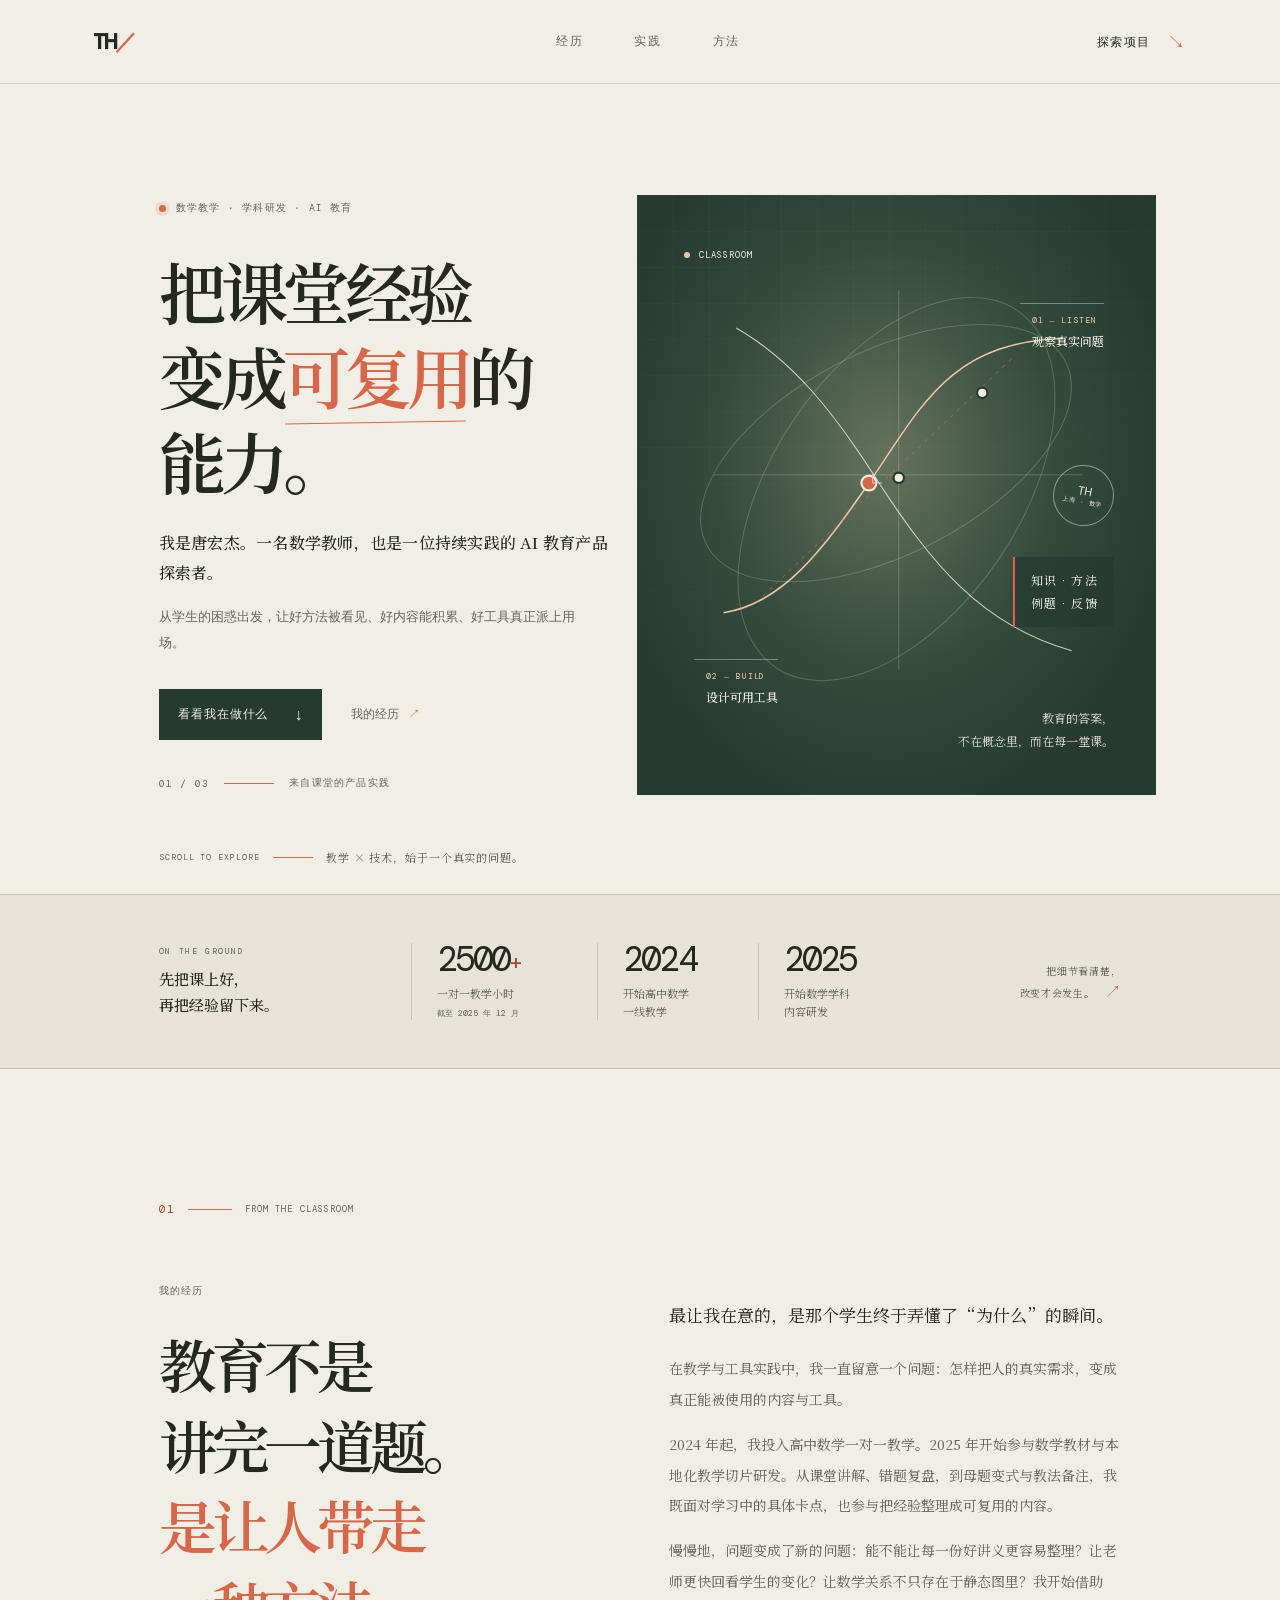
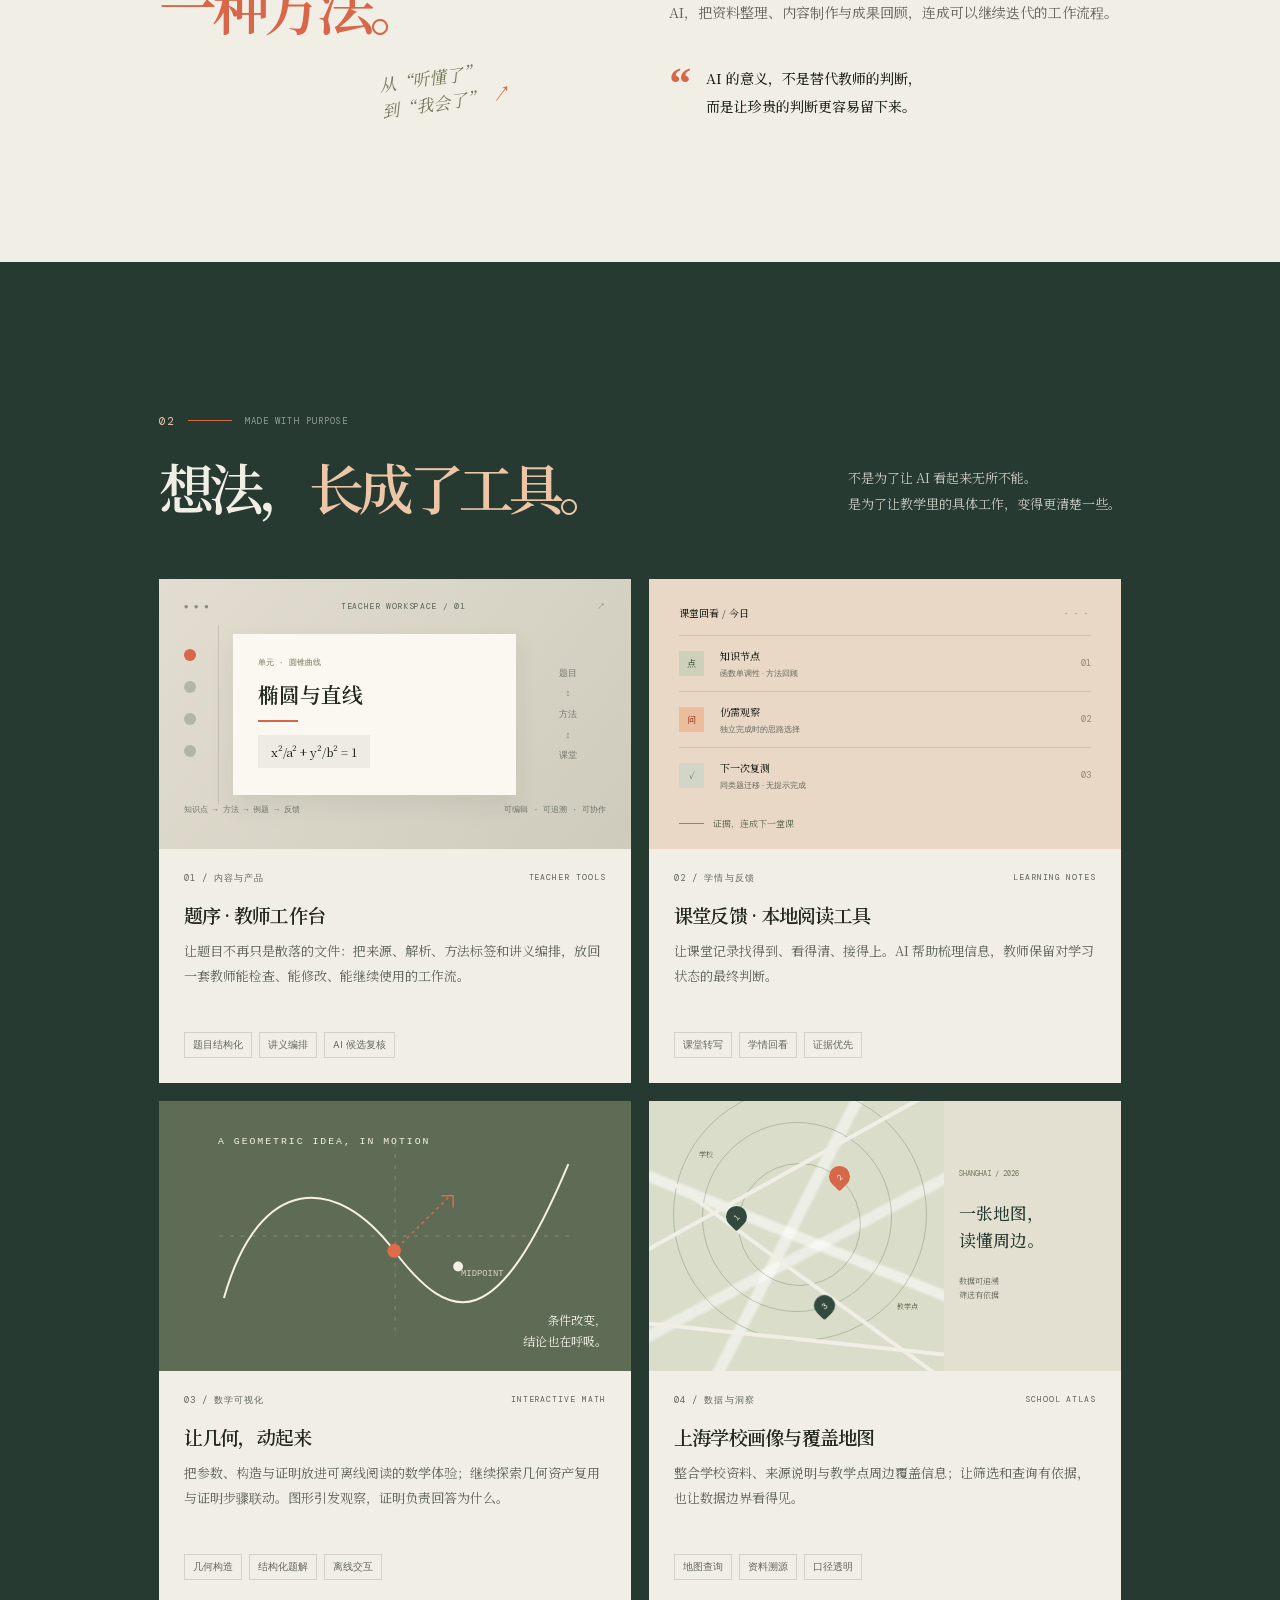
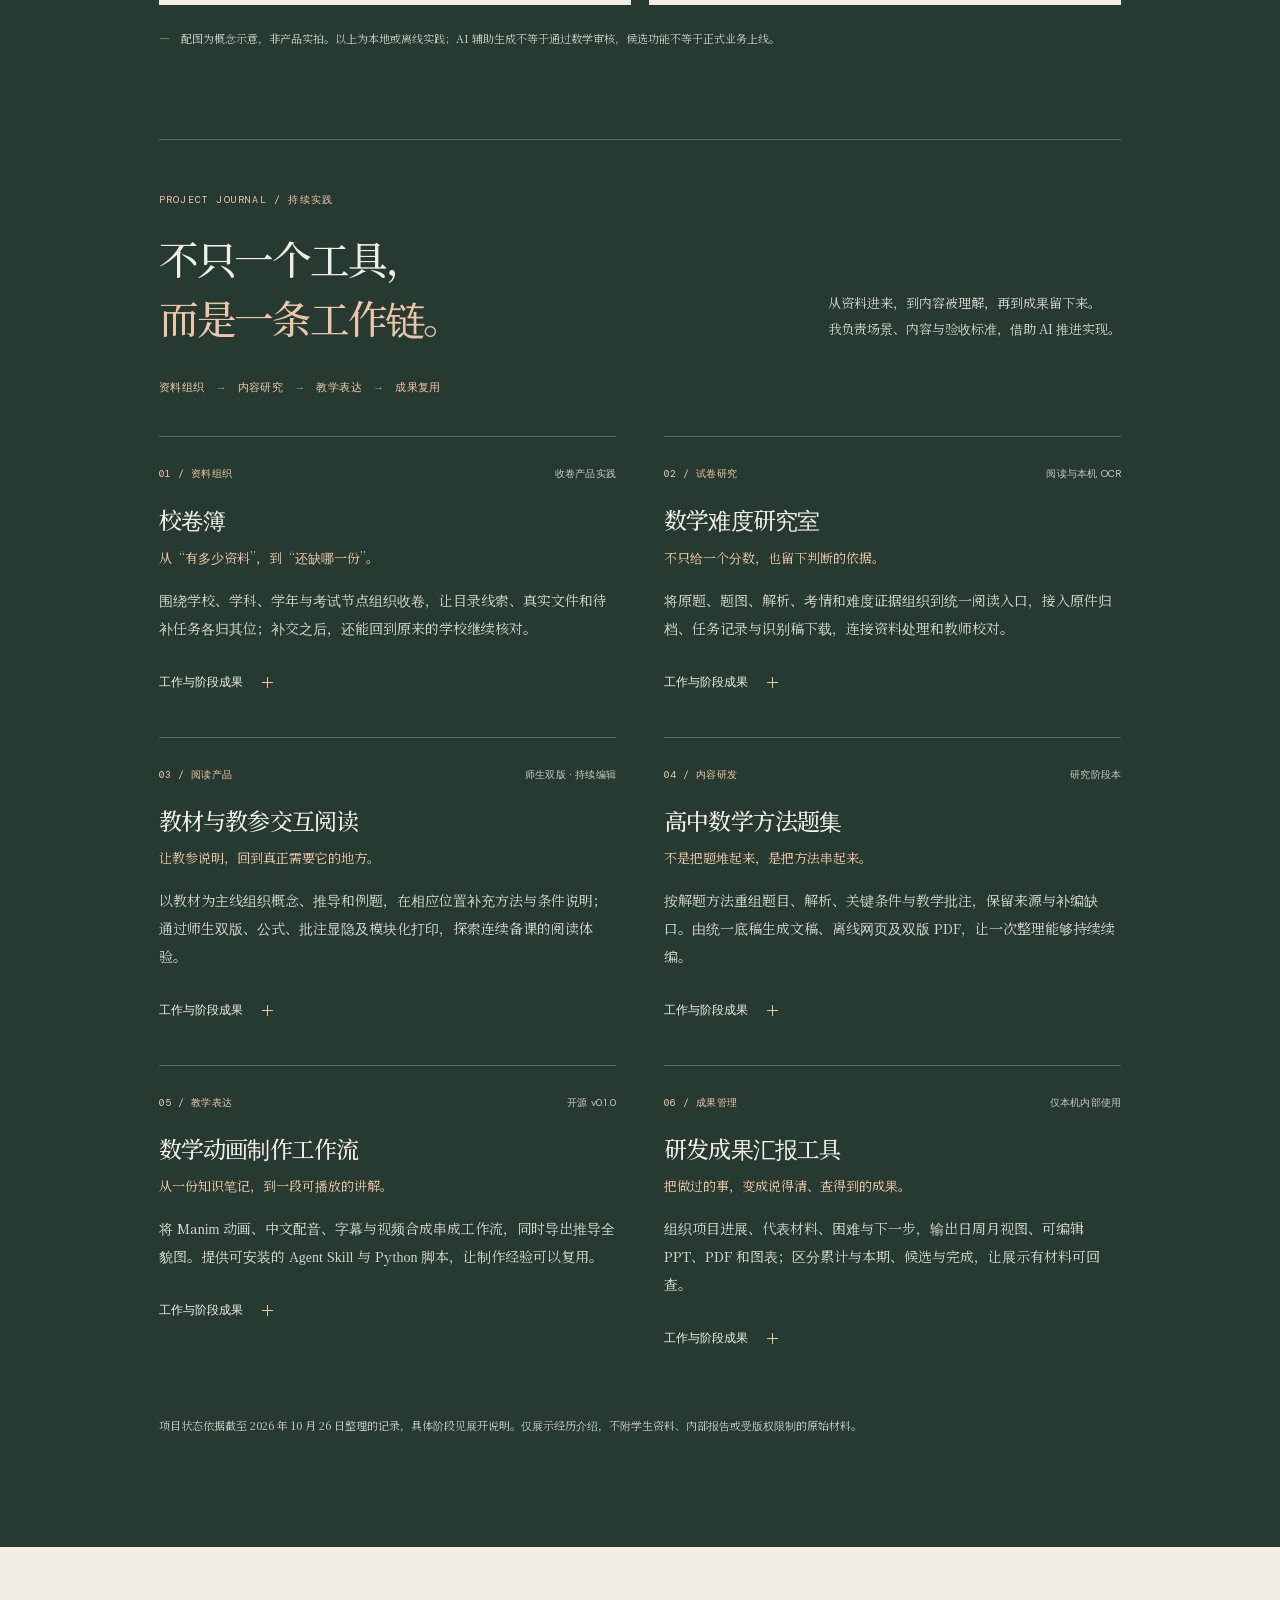
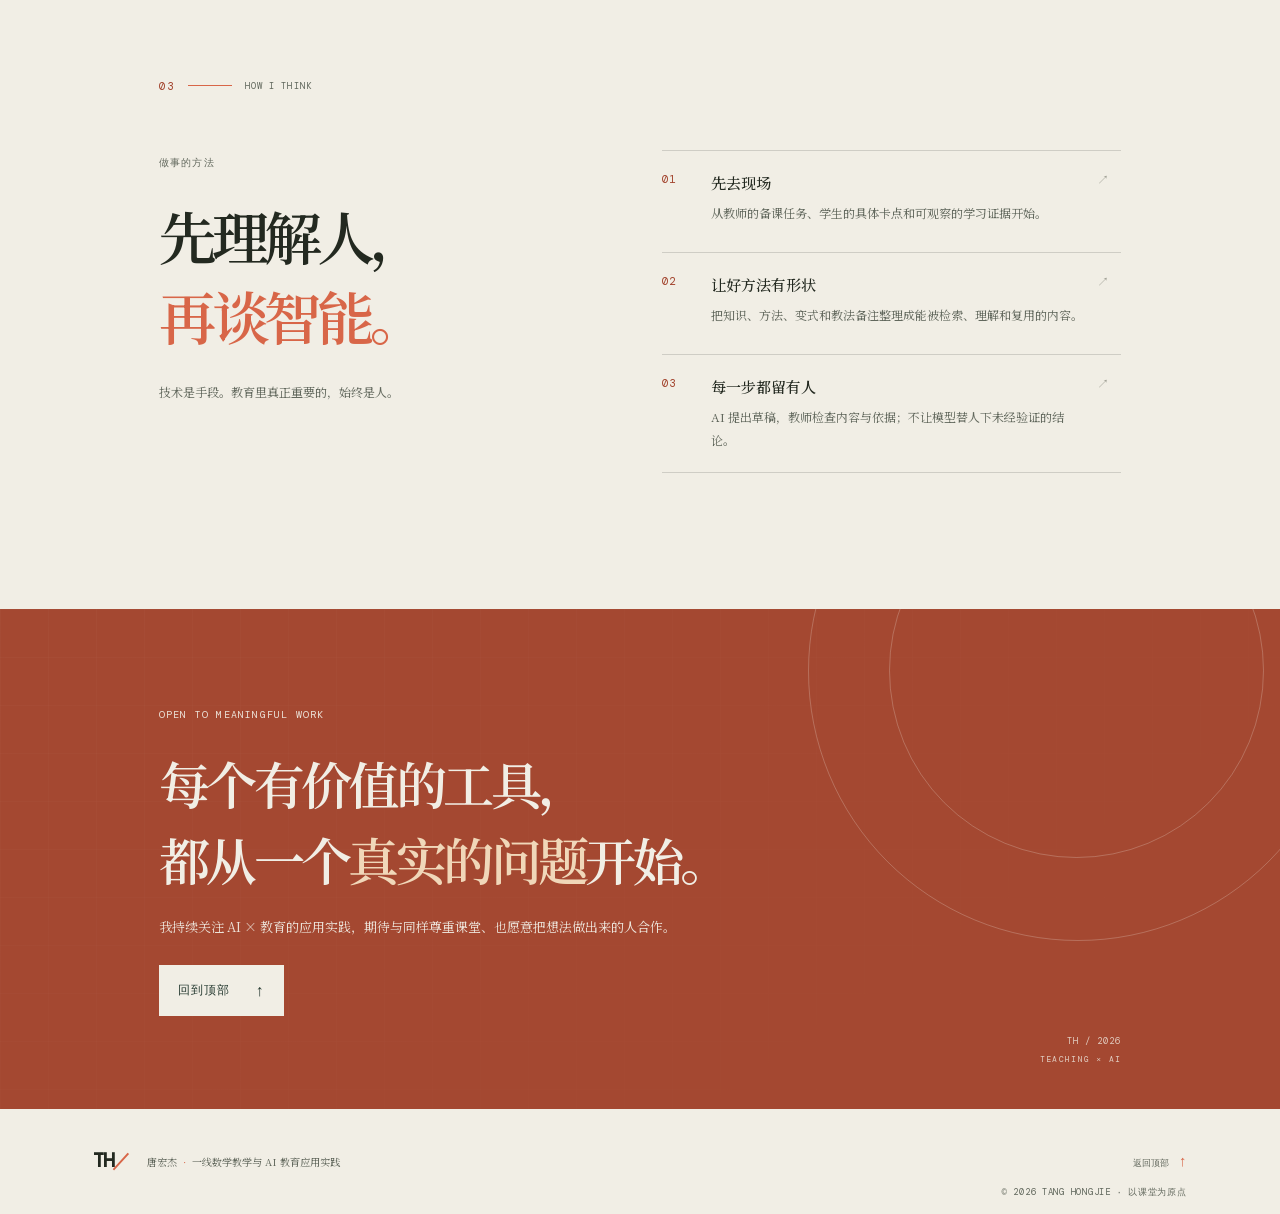
==== commit 9d30fc52: "Expand public project experience and remove education details" ====
--- a/index.html
+++ b/index.html
@@ -79,9 +79,9 @@
             <div class="story-heading"><span class="eyebrow">我的经历</span><h2 id="story-title">教育不是<br />讲完一道题。<br /><span>是让人带走<br />一种方法。</span></h2><div class="hand-note">从“听懂了”<br />到“我会了”<i>↗</i></div></div>
             <div class="story-body">
               <p class="story-opening">最让我在意的，是那个学生终于弄懂了“为什么”的瞬间。</p>
-              <p>我毕业于上海第二工业大学电子商务专业。大学的产品实践，让我开始留意一个问题：怎样把人的真实需求，变成真正能被使用的工具。</p>
+              <p>在教学与工具实践中，我一直留意一个问题：怎样把人的真实需求，变成真正能被使用的内容与工具。</p>
               <p>2024 年起，我投入高中数学一对一教学。2025 年开始参与数学教材与本地化教学切片研发。从课堂讲解、错题复盘，到母题变式与教法备注，我既面对学习中的具体卡点，也参与把经验整理成可复用的内容。</p>
-              <p>慢慢地，问题变成了新的问题：能不能让每一份好讲义更容易整理？让老师更快回看学生的变化？让数学关系不只存在于静态图里？</p>
+              <p>慢慢地，问题变成了新的问题：能不能让每一份好讲义更容易整理？让老师更快回看学生的变化？让数学关系不只存在于静态图里？我开始借助 AI，把资料整理、内容制作与成果回顾，连成可以继续迭代的工作流程。</p>
               <div class="story-outro"><span class="outro-mark">“</span><span>AI 的意义，不是替代教师的判断，<br />而是让珍贵的判断更容易留下来。</span></div>
             </div>
           </div>
@@ -106,7 +106,7 @@
 
             <article class="project-card">
               <div class="project-visual visual-geometry" aria-hidden="true"><svg viewBox="0 0 480 256" fill="none"><path d="M66 191C102 64 180 65 239 143S344 227 416 55" stroke="#f6f1e5" stroke-width="2"/><path d="M61 128h360M240 34v190" stroke="#f6f1e5" stroke-opacity=".25" stroke-dasharray="4 7"/><circle cx="239" cy="143" r="7" fill="#e06b49"/><circle cx="304" cy="159" r="5" fill="#f6f1e5"/><path d="m242 140 52-51" stroke="#e06b49" stroke-width="1.5" stroke-dasharray="3 4"/><path d="M287 87h12v12" stroke="#e06b49" stroke-width="1.5"/><text x="60" y="35" fill="#f6f1e5" font-family="monospace" font-size="10" letter-spacing="2">A GEOMETRIC IDEA, IN MOTION</text><text x="307" y="169" fill="#d8d2c4" font-family="monospace" font-size="9">MIDPOINT</text></svg><div class="geometry-caption">条件改变，<br />结论也在呼吸。</div></div>
-              <div class="project-copy"><div class="project-meta"><span>03 / 数学可视化</span><span class="project-type">INTERACTIVE MATH</span></div><h3>让几何，动起来</h3><p>把参数、构造、反例和证明放进同一个可离线阅读的数学体验里。图形引发观察，证明负责回答为什么。</p><div class="project-tags"><span>几何构造</span><span>反例验证</span><span>离线交互</span></div></div>
+              <div class="project-copy"><div class="project-meta"><span>03 / 数学可视化</span><span class="project-type">INTERACTIVE MATH</span></div><h3>让几何，动起来</h3><p>把参数、构造与证明放进可离线阅读的数学体验；继续探索几何资产复用与证明步骤联动。图形引发观察，证明负责回答为什么。</p><div class="project-tags"><span>几何构造</span><span>结构化题解</span><span>离线交互</span></div></div>
             </article>
 
             <article class="project-card">
@@ -114,7 +114,84 @@
               <div class="project-copy"><div class="project-meta"><span>04 / 数据与洞察</span><span class="project-type">SCHOOL ATLAS</span></div><h3>上海学校画像与覆盖地图</h3><p>整合学校资料、来源说明与教学点周边覆盖信息；让筛选和查询有依据，也让数据边界看得见。</p><div class="project-tags"><span>地图查询</span><span>资料溯源</span><span>口径透明</span></div></div>
             </article>
           </div>
-          <p class="project-footnote"><span>—</span> 配图为概念示意，非产品实拍。项目均为本地或离线实践；AI 辅助生成不等于通过数学审核，候选功能不等于正式业务上线。</p>
+          <p class="project-footnote"><span>—</span> 配图为概念示意，非产品实拍。以上为本地或离线实践；AI 辅助生成不等于通过数学审核，候选功能不等于正式业务上线。</p>
+
+          <section class="project-journal" id="project-experience" aria-labelledby="journal-title">
+            <div class="journal-heading">
+              <div><span class="eyebrow">PROJECT JOURNAL / 持续实践</span><h3 id="journal-title">不只一个工具，<br /><span>而是一条工作链。</span></h3></div>
+              <p>从资料进来，到内容被理解，再到成果留下来。<br />我负责场景、内容与验收标准，借助 AI 推进实现。</p>
+            </div>
+            <div class="journal-path" aria-label="项目实践主线"><span>资料组织</span><i aria-hidden="true">→</i><span>内容研究</span><i aria-hidden="true">→</i><span>教学表达</span><i aria-hidden="true">→</i><span>成果复用</span></div>
+
+            <div class="journal-grid">
+              <article class="journal-entry" id="project-collect" aria-labelledby="collect-title">
+                <div class="entry-meta"><span>01 / 资料组织</span><span class="entry-status">收卷产品实践</span></div>
+                <h4 id="collect-title">校卷簿</h4>
+                <p class="entry-subtitle">从“有多少资料”，到“还缺哪一份”。</p>
+                <p class="entry-description">围绕学校、学科、学年与考试节点组织收卷，让目录线索、真实文件和待补任务各归其位；补交之后，还能回到原来的学校继续核对。</p>
+                <details class="entry-details">
+                  <summary>工作与阶段成果<span aria-hidden="true"></span></summary>
+                  <div class="entry-detail-body"><p><b>我的工作</b>拆解查校、查缺、补来源与回查流程，推动资源分层、小样验证及项目交接。</p><p><b>阶段成果</b>基础站曾部署供小团队试用；后续两校数学收卷闭环在本机隔离验证，未上线。历史部署不代表实时服务保证。</p></div>
+                </details>
+              </article>
+
+              <article class="journal-entry" id="project-difficulty" aria-labelledby="difficulty-title">
+                <div class="entry-meta"><span>02 / 试卷研究</span><span class="entry-status">阅读与本机 OCR</span></div>
+                <h4 id="difficulty-title">数学难度研究室</h4>
+                <p class="entry-subtitle">不只给一个分数，也留下判断的依据。</p>
+                <p class="entry-description">将原题、题图、解析、考情和难度证据组织到统一阅读入口，接入原件归档、任务记录与识别稿下载，连接资料处理和教师校对。</p>
+                <details class="entry-details">
+                  <summary>工作与阶段成果<span aria-hidden="true"></span></summary>
+                  <div class="entry-detail-body"><p><b>我的工作</b>组织阅读与比较场景，推动原件、草稿、校订内容和发布副本分层，保留来源与评分依据。</p><p><b>当前边界</b>规则难度不等于真实作答统计。OCR 经逐文件同意调用远程服务，不是离线推理；自动解题、审校与评分后台尚未接通。</p></div>
+                </details>
+              </article>
+
+              <article class="journal-entry" id="project-textbook" aria-labelledby="textbook-title">
+                <div class="entry-meta"><span>03 / 阅读产品</span><span class="entry-status">师生双版 · 持续编辑</span></div>
+                <h4 id="textbook-title">教材与教参交互阅读</h4>
+                <p class="entry-subtitle">让教参说明，回到真正需要它的地方。</p>
+                <p class="entry-description">以教材为主线组织概念、推导和例题，在相应位置补充方法与条件说明；通过师生双版、公式、批注显隐及模块化打印，探索连续备课的阅读体验。</p>
+                <details class="entry-details">
+                  <summary>工作与阶段成果<span aria-hidden="true"></span></summary>
+                  <div class="entry-detail-body"><p><b>我的工作</b>制定内容与阅读原则，组织结构化底稿、多版输出及接手文档，推动显示、打印和离线资源检查。</p><p><b>阶段成果</b>截至 2026 年 10 月 22 日产品记录，覆盖五册、101 个节及章末节点。内容融合与全量数学、教学审定尚未完成；此处不提供教材原文下载。</p></div>
+                </details>
+              </article>
+
+              <article class="journal-entry" id="project-methods" aria-labelledby="methods-title">
+                <div class="entry-meta"><span>04 / 内容研发</span><span class="entry-status">研究阶段本</span></div>
+                <h4 id="methods-title">高中数学方法题集</h4>
+                <p class="entry-subtitle">不是把题堆起来，是把方法串起来。</p>
+                <p class="entry-description">按解题方法重组题目、解析、关键条件与教学批注，保留来源与补编缺口。由统一底稿生成文稿、离线网页及双版 PDF，让一次整理能够持续续编。</p>
+                <details class="entry-details">
+                  <summary>工作与阶段成果<span aria-hidden="true"></span></summary>
+                  <div class="entry-detail-body"><p><b>我的工作</b>组织方法脉络与完整题目，制定来源追溯、师生分离及多格式对账要求。</p><p><b>阶段成果</b>截至 2026 年 10 月 22 日制作记录，形成 45 章、583 个题块，教师版 559 页、学生版 202 页。它是阶段本，不是全考点覆盖的出版终稿，也不代表全部题目重新盲审。</p></div>
+                </details>
+              </article>
+
+              <article class="journal-entry" id="project-video" aria-labelledby="video-title">
+                <div class="entry-meta"><span>05 / 教学表达</span><span class="entry-status">开源 v0.1.0</span></div>
+                <h4 id="video-title">数学动画制作工作流</h4>
+                <p class="entry-subtitle">从一份知识笔记，到一段可播放的讲解。</p>
+                <p class="entry-description">将 Manim 动画、中文配音、字幕与视频合成串成工作流，同时导出推导全貌图。提供可安装的 Agent Skill 与 Python 脚本，让制作经验可以复用。</p>
+                <details class="entry-details">
+                  <summary>工作与阶段成果<span aria-hidden="true"></span></summary>
+                  <div class="entry-detail-body"><p><b>我的工作</b>组织知识笔记、分段讲稿与场景对应，借助 AI 推进制作脚本、原创示例和开源说明。</p><p><b>阶段成果</b>已发布 v0.1.0，原创投影示例在 macOS 完成有声与静音制作、字幕、完整解码及全貌图检查。新主题仍需设计与复核，不是任意题自动成片的平台。</p><a class="entry-link" href="https://github.com/cheng-bai/math-explainer-video" target="_blank" rel="noopener noreferrer">查看开源项目 <span aria-hidden="true">↗</span><span class="visually-hidden">（在新标签页打开）</span></a></div>
+                </details>
+              </article>
+
+              <article class="journal-entry" id="project-reports" aria-labelledby="reports-title">
+                <div class="entry-meta"><span>06 / 成果管理</span><span class="entry-status">仅本机内部使用</span></div>
+                <h4 id="reports-title">研发成果汇报工具</h4>
+                <p class="entry-subtitle">把做过的事，变成说得清、查得到的成果。</p>
+                <p class="entry-description">组织项目进展、代表材料、困难与下一步，输出日周月视图、可编辑 PPT、PDF 和图表；区分累计与本期、候选与完成，让展示有材料可回查。</p>
+                <details class="entry-details">
+                  <summary>工作与阶段成果<span aria-hidden="true"></span></summary>
+                  <div class="entry-detail-body"><p><b>我的工作</b>确定汇报结构、时间窗口与统计单位，组织多格式交付及本机材料入口。</p><p><b>阶段成果</b>已形成本机日周月页面及一期 8 页可编辑 PPT、预览 PDF 与配套图表。后续需适配新证据，不是无需审阅的全自动绩效系统；此处不公开内部报告。</p></div>
+                </details>
+              </article>
+            </div>
+            <p class="journal-note">项目状态依据截至 2026 年 10 月 26 日整理的记录，具体阶段见展开说明。仅展示经历介绍，不附学生资料、内部报告或受版权限制的原始材料。</p>
+          </section>
         </section>
 
         <section class="principles section-wrap" id="principles" aria-labelledby="principles-title">
--- a/styles.css
+++ b/styles.css
@@ -186,6 +186,37 @@
 .project-footnote { margin: 24px 0 0; color: rgba(241, 238, 229, .78); font: 11px/1.8 var(--serif); }
 .project-footnote span { color: var(--clay-light); margin-right: 8px; }
 
+.project-journal { margin-top: 90px; padding-top: 47px; border-top: 1px solid rgba(241, 238, 229, .25); }
+.journal-heading { display: flex; align-items: end; justify-content: space-between; gap: 32px; }
+.journal-heading .eyebrow { color: var(--clay-light); }
+.journal-heading h3 { margin: 20px 0 0; font: 500 clamp(29px, 3.1vw, 42px)/1.5 var(--serif); letter-spacing: -.055em; }
+.journal-heading h3 span { color: var(--clay-light); }
+.journal-heading > p { max-width: 340px; margin: 0 0 5px; color: rgba(241, 238, 229, .85); font: 13px/2 var(--serif); }
+.journal-path { display: flex; flex-wrap: wrap; align-items: center; gap: 13px; margin: 31px 0 39px; color: var(--clay-light); font: 11px/1.8 var(--mono); letter-spacing: .04em; }
+.journal-path i { color: rgba(241, 238, 229, .6); font-style: normal; }
+.journal-grid { display: grid; grid-template-columns: minmax(0, 1fr) minmax(0, 1fr); column-gap: 48px; align-items: start; }
+.journal-entry { min-width: 0; padding: 28px 0 32px; border-top: 1px solid rgba(241, 238, 229, .25); }
+.entry-meta { display: flex; flex-wrap: wrap; justify-content: space-between; align-items: baseline; gap: 8px 16px; color: var(--clay-light); font: 10px/1.8 var(--mono); letter-spacing: .04em; }
+.entry-status { color: rgba(241, 238, 229, .8); font: 10px/1.8 var(--sans); letter-spacing: .02em; }
+.journal-entry h4 { margin: 20px 0 8px; font: 500 23px/1.5 var(--serif); letter-spacing: -.035em; }
+.entry-subtitle { margin: 0 0 15px; color: var(--clay-light); font: 13px/1.9 var(--serif); }
+.entry-description { margin: 0; color: rgba(241, 238, 229, .85); font: 14px/2 var(--serif); }
+.entry-details { margin-top: 19px; }
+.entry-details summary { width: fit-content; min-height: 44px; display: flex; align-items: center; gap: 18px; color: var(--paper); cursor: pointer; list-style: none; font: 12px/1.8 var(--sans); }
+.entry-details summary::-webkit-details-marker { display: none; }
+.entry-details summary > span { position: relative; width: 13px; height: 13px; color: var(--clay-light); }
+.entry-details summary > span::before, .entry-details summary > span::after { content: ""; position: absolute; background: currentColor; }
+.entry-details summary > span::before { width: 11px; height: 1px; left: 1px; top: 6px; }
+.entry-details summary > span::after { width: 1px; height: 11px; left: 6px; top: 1px; }
+.entry-details[open] summary > span::after { display: none; }
+.entry-details summary:hover { color: var(--clay-light); }
+.entry-detail-body { padding: 1px 0 0 16px; border-left: 1px solid var(--clay-light); }
+.entry-detail-body p { margin: 12px 0 0; color: rgba(241, 238, 229, .85); font: 13px/2 var(--serif); }
+.entry-detail-body b { display: block; margin-bottom: 3px; color: var(--paper); font-weight: 500; }
+.entry-link { display: inline-flex; gap: 15px; align-items: center; min-height: 44px; margin-top: 12px; color: var(--clay-light); font: 12px/1.8 var(--sans); text-decoration: underline; text-underline-offset: 5px; }
+.journal-note { max-width: 730px; margin: 22px 0 0; color: rgba(241, 238, 229, .78); font: 11px/1.9 var(--serif); }
+.visually-hidden { position: absolute; width: 1px; height: 1px; padding: 0; margin: -1px; overflow: hidden; clip-path: inset(50%); white-space: nowrap; border: 0; }
+
 .principles { padding-top: 132px; padding-bottom: 136px; }
 .principles-grid { display: grid; grid-template-columns: .9fr 1.1fr; gap: 10vw; margin-top: 57px; }
 .principles-title h2 { font-size: clamp(40px, 4.5vw, 61px); }
@@ -288,6 +319,16 @@
   .project-copy > p { min-height: 0; font-size: 13px; }
   .project-tags { margin-top: 14px; }
   .project-footnote { font-size: 11px; }
+  .project-journal { margin-top: 56px; padding-top: 34px; }
+  .journal-heading { display: block; }
+  .journal-heading h3 { font-size: clamp(28px, 7.5vw, 36px); }
+  .journal-heading > p { margin-top: 20px; font-size: 13px; }
+  .journal-path { gap: 8px; margin: 24px 0 29px; font-size: 10px; }
+  .journal-grid { grid-template-columns: minmax(0, 1fr); }
+  .journal-entry { padding: 25px 0 28px; }
+  .journal-entry h4 { margin-top: 16px; font-size: 22px; }
+  .entry-meta { font-size: 10px; }
+  .entry-description { font-size: 14px; }
   .principles { padding-top: 86px; padding-bottom: 89px; }
   .principles-grid { display: block; margin-top: 35px; }
   .principles-title h2 { font-size: 43px; }
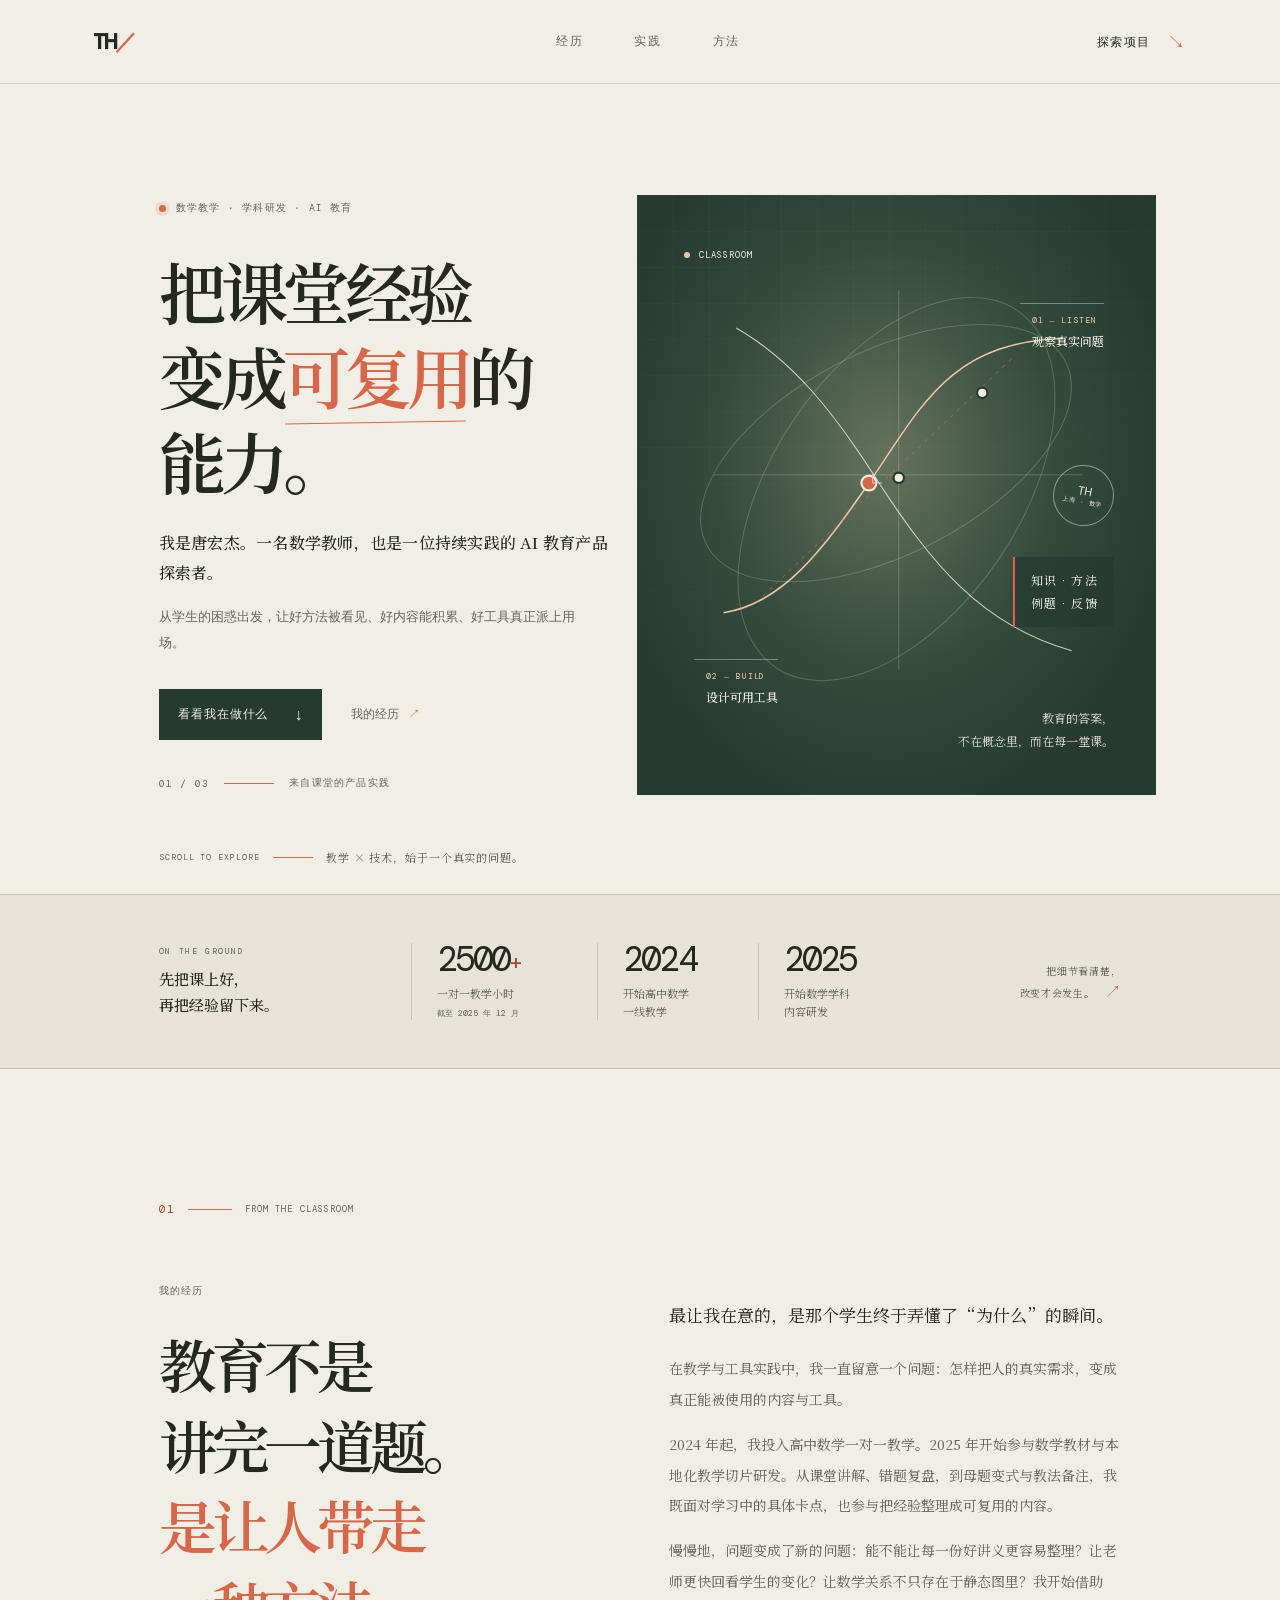
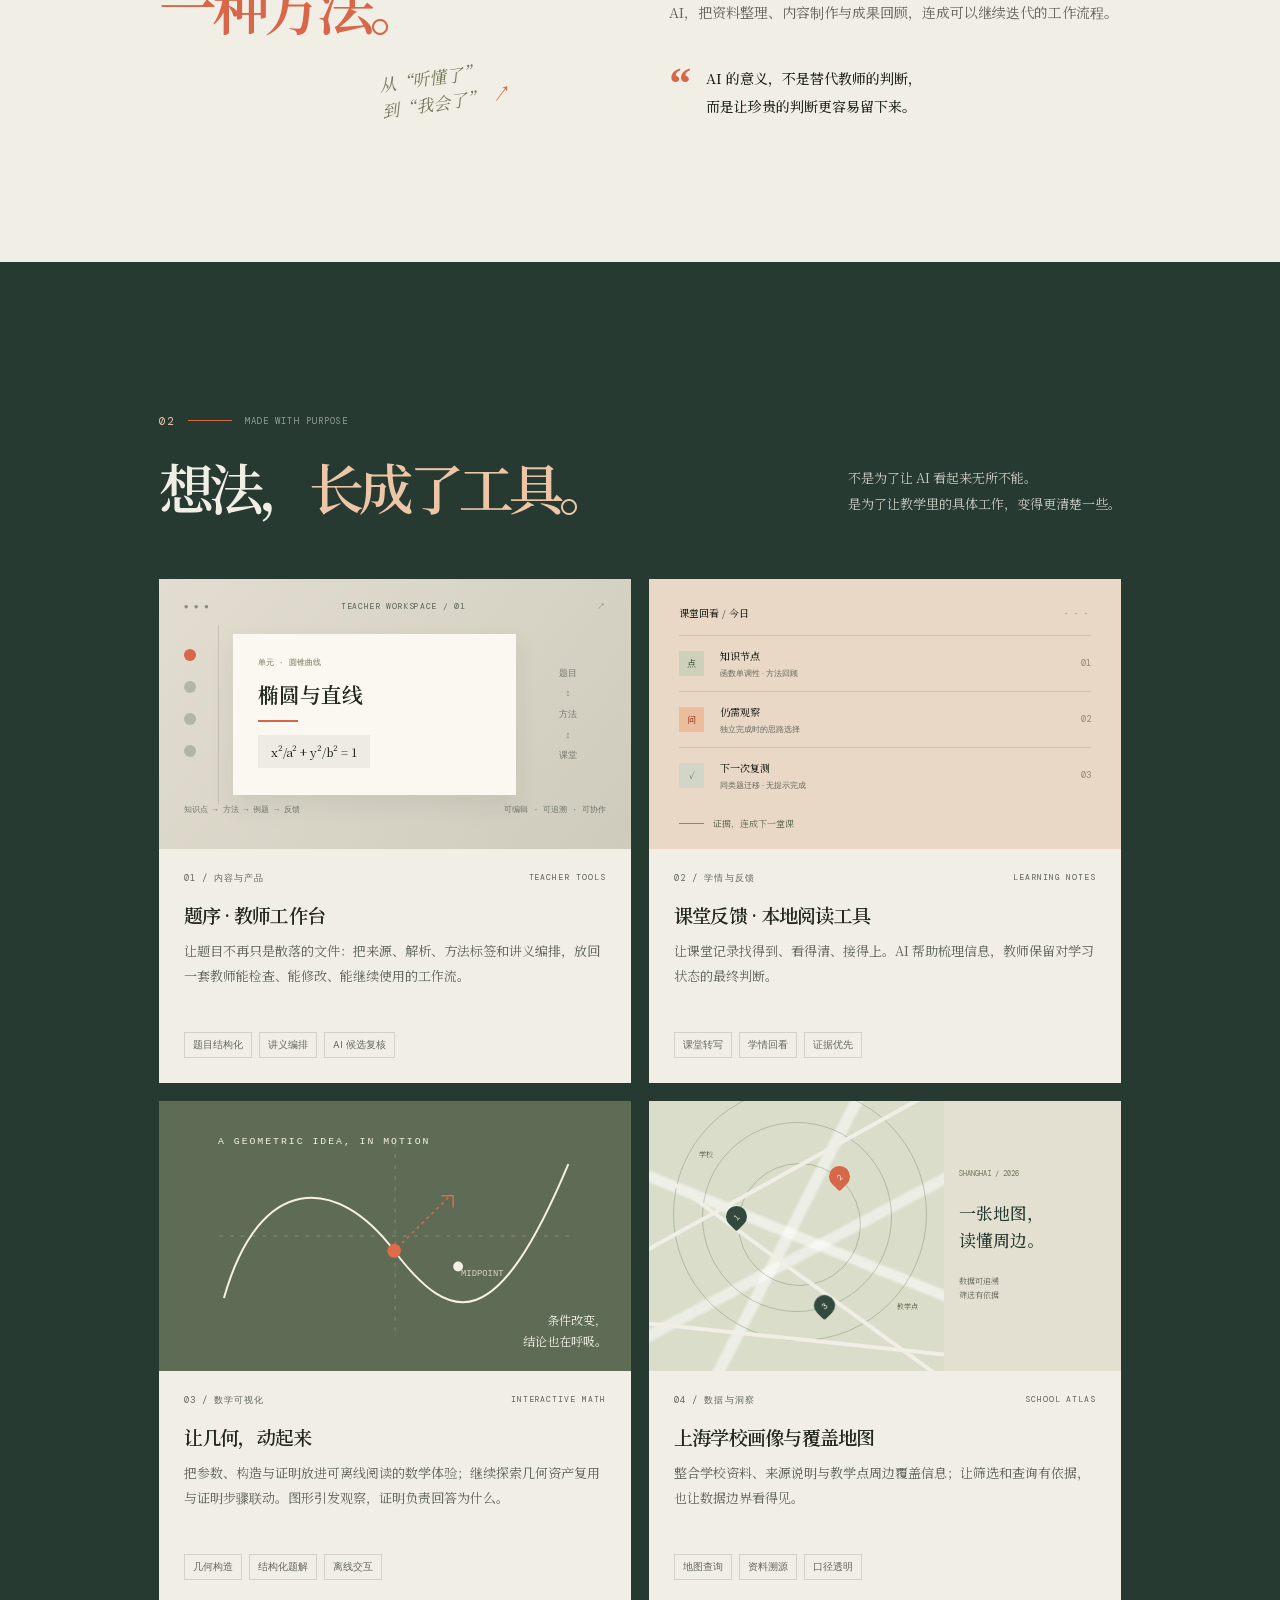
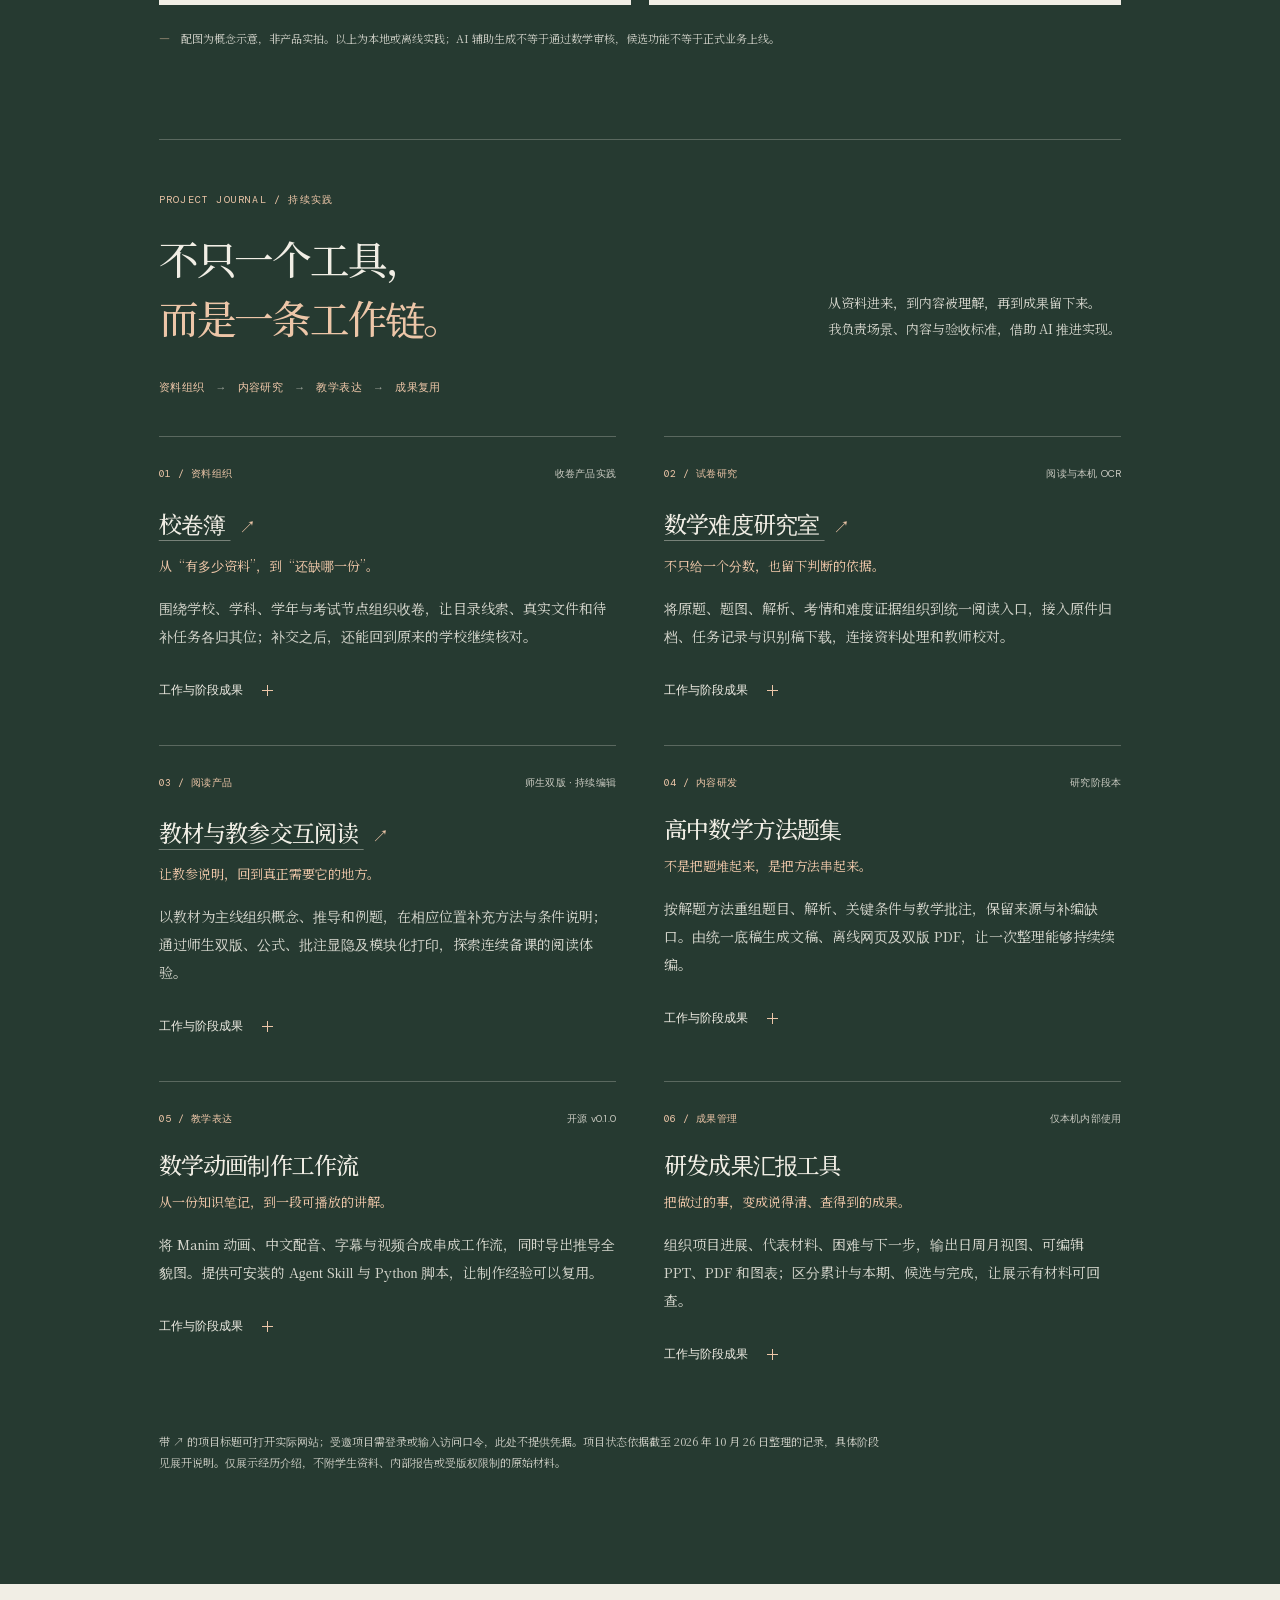
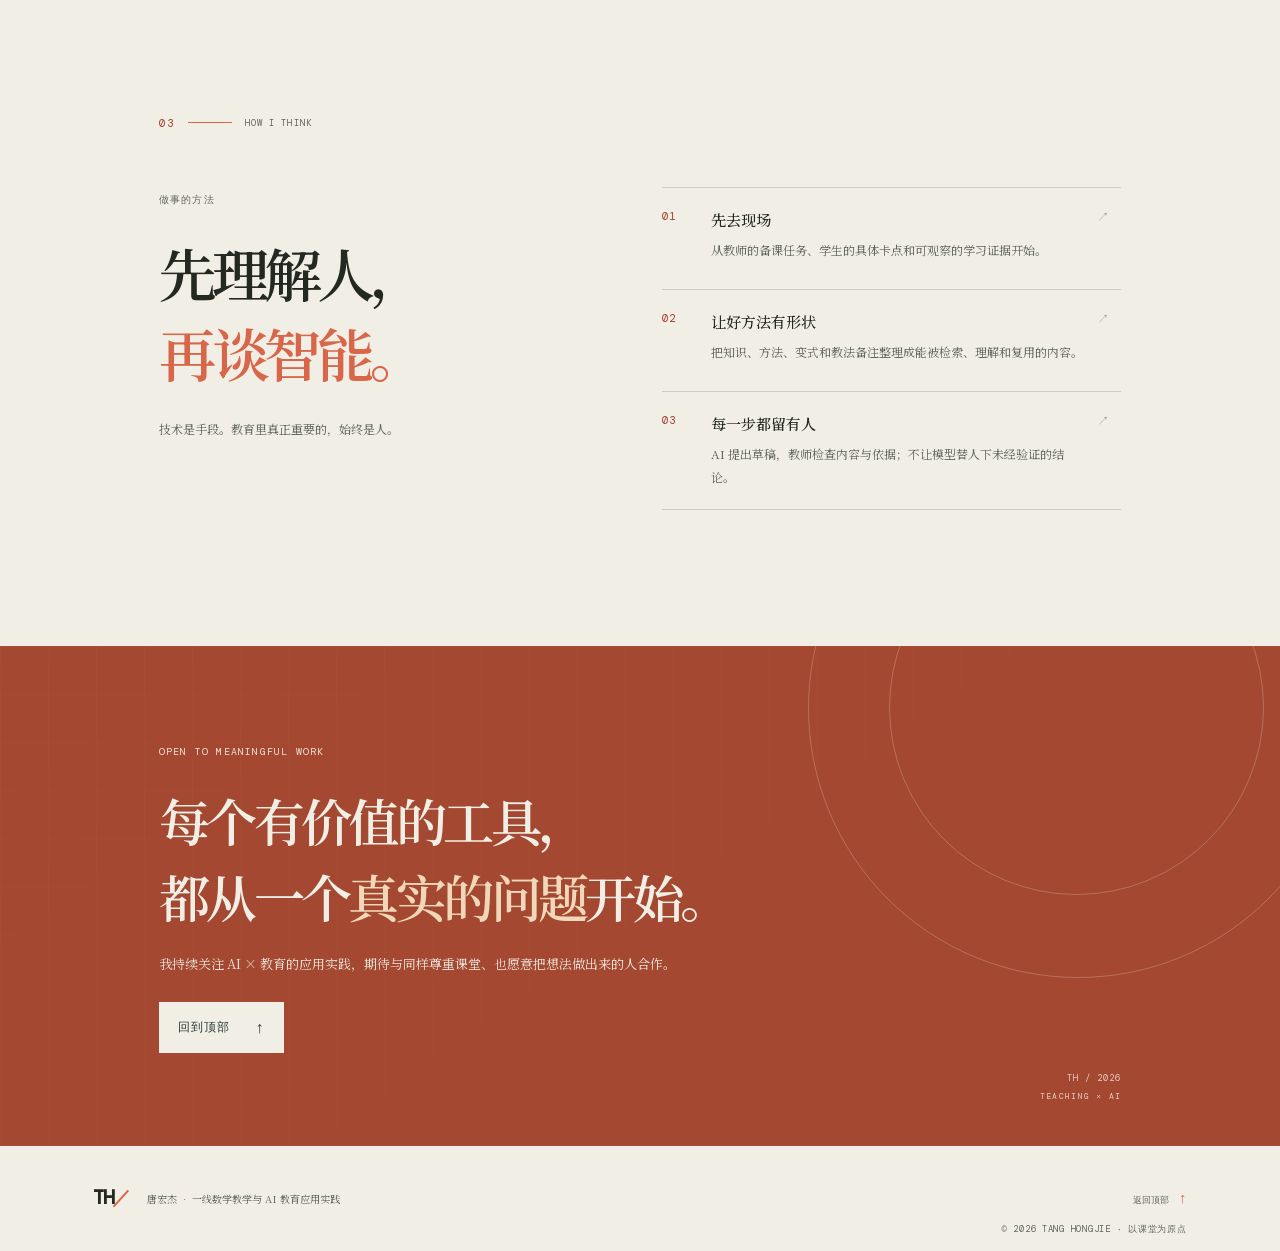
==== commit 652d87b4: "Link verified project titles to deployed websites" ====
--- a/index.html
+++ b/index.html
@@ -126,7 +126,7 @@
             <div class="journal-grid">
               <article class="journal-entry" id="project-collect" aria-labelledby="collect-title">
                 <div class="entry-meta"><span>01 / 资料组织</span><span class="entry-status">收卷产品实践</span></div>
-                <h4 id="collect-title">校卷簿</h4>
+                <h4 id="collect-title"><a class="project-site-link" href="https://collect.69.12.86.157.nip.io/" target="_blank" rel="noopener noreferrer">校卷簿 <span aria-hidden="true">↗</span><span class="visually-hidden">（访问实际网站，在新标签页打开）</span></a></h4>
                 <p class="entry-subtitle">从“有多少资料”，到“还缺哪一份”。</p>
                 <p class="entry-description">围绕学校、学科、学年与考试节点组织收卷，让目录线索、真实文件和待补任务各归其位；补交之后，还能回到原来的学校继续核对。</p>
                 <details class="entry-details">
@@ -137,7 +137,7 @@
 
               <article class="journal-entry" id="project-difficulty" aria-labelledby="difficulty-title">
                 <div class="entry-meta"><span>02 / 试卷研究</span><span class="entry-status">阅读与本机 OCR</span></div>
-                <h4 id="difficulty-title">数学难度研究室</h4>
+                <h4 id="difficulty-title"><a class="project-site-link" href="https://math-difficulty-studio.vercel.app/" target="_blank" rel="noopener noreferrer">数学难度研究室 <span aria-hidden="true">↗</span><span class="visually-hidden">（访问实际网站，在新标签页打开）</span></a></h4>
                 <p class="entry-subtitle">不只给一个分数，也留下判断的依据。</p>
                 <p class="entry-description">将原题、题图、解析、考情和难度证据组织到统一阅读入口，接入原件归档、任务记录与识别稿下载，连接资料处理和教师校对。</p>
                 <details class="entry-details">
@@ -148,7 +148,7 @@
 
               <article class="journal-entry" id="project-textbook" aria-labelledby="textbook-title">
                 <div class="entry-meta"><span>03 / 阅读产品</span><span class="entry-status">师生双版 · 持续编辑</span></div>
-                <h4 id="textbook-title">教材与教参交互阅读</h4>
+                <h4 id="textbook-title"><a class="project-site-link" href="https://cheng-bai.github.io/hujiao-math-textbook/" target="_blank" rel="noopener noreferrer">教材与教参交互阅读 <span aria-hidden="true">↗</span><span class="visually-hidden">（访问实际网站，在新标签页打开）</span></a></h4>
                 <p class="entry-subtitle">让教参说明，回到真正需要它的地方。</p>
                 <p class="entry-description">以教材为主线组织概念、推导和例题，在相应位置补充方法与条件说明；通过师生双版、公式、批注显隐及模块化打印，探索连续备课的阅读体验。</p>
                 <details class="entry-details">
@@ -190,7 +190,7 @@
                 </details>
               </article>
             </div>
-            <p class="journal-note">项目状态依据截至 2026 年 10 月 26 日整理的记录，具体阶段见展开说明。仅展示经历介绍，不附学生资料、内部报告或受版权限制的原始材料。</p>
+            <p class="journal-note">带 ↗ 的项目标题可打开实际网站；受邀项目需登录或输入访问口令，此处不提供凭据。项目状态依据截至 2026 年 10 月 26 日整理的记录，具体阶段见展开说明。仅展示经历介绍，不附学生资料、内部报告或受版权限制的原始材料。</p>
           </section>
         </section>
 
--- a/styles.css
+++ b/styles.css
@@ -199,6 +199,9 @@
 .entry-meta { display: flex; flex-wrap: wrap; justify-content: space-between; align-items: baseline; gap: 8px 16px; color: var(--clay-light); font: 10px/1.8 var(--mono); letter-spacing: .04em; }
 .entry-status { color: rgba(241, 238, 229, .8); font: 10px/1.8 var(--sans); letter-spacing: .02em; }
 .journal-entry h4 { margin: 20px 0 8px; font: 500 23px/1.5 var(--serif); letter-spacing: -.035em; }
+.project-site-link { display: inline-block; padding-block: 4px; text-decoration: underline; text-decoration-color: rgba(241, 238, 229, .4); text-underline-offset: 7px; text-decoration-thickness: 1px; }
+.project-site-link > span[aria-hidden] { display: inline-block; margin-left: 8px; color: var(--clay-light); font: 17px var(--sans); }
+.project-site-link:hover { color: var(--clay-light); text-decoration-color: currentColor; }
 .entry-subtitle { margin: 0 0 15px; color: var(--clay-light); font: 13px/1.9 var(--serif); }
 .entry-description { margin: 0; color: rgba(241, 238, 229, .85); font: 14px/2 var(--serif); }
 .entry-details { margin-top: 19px; }
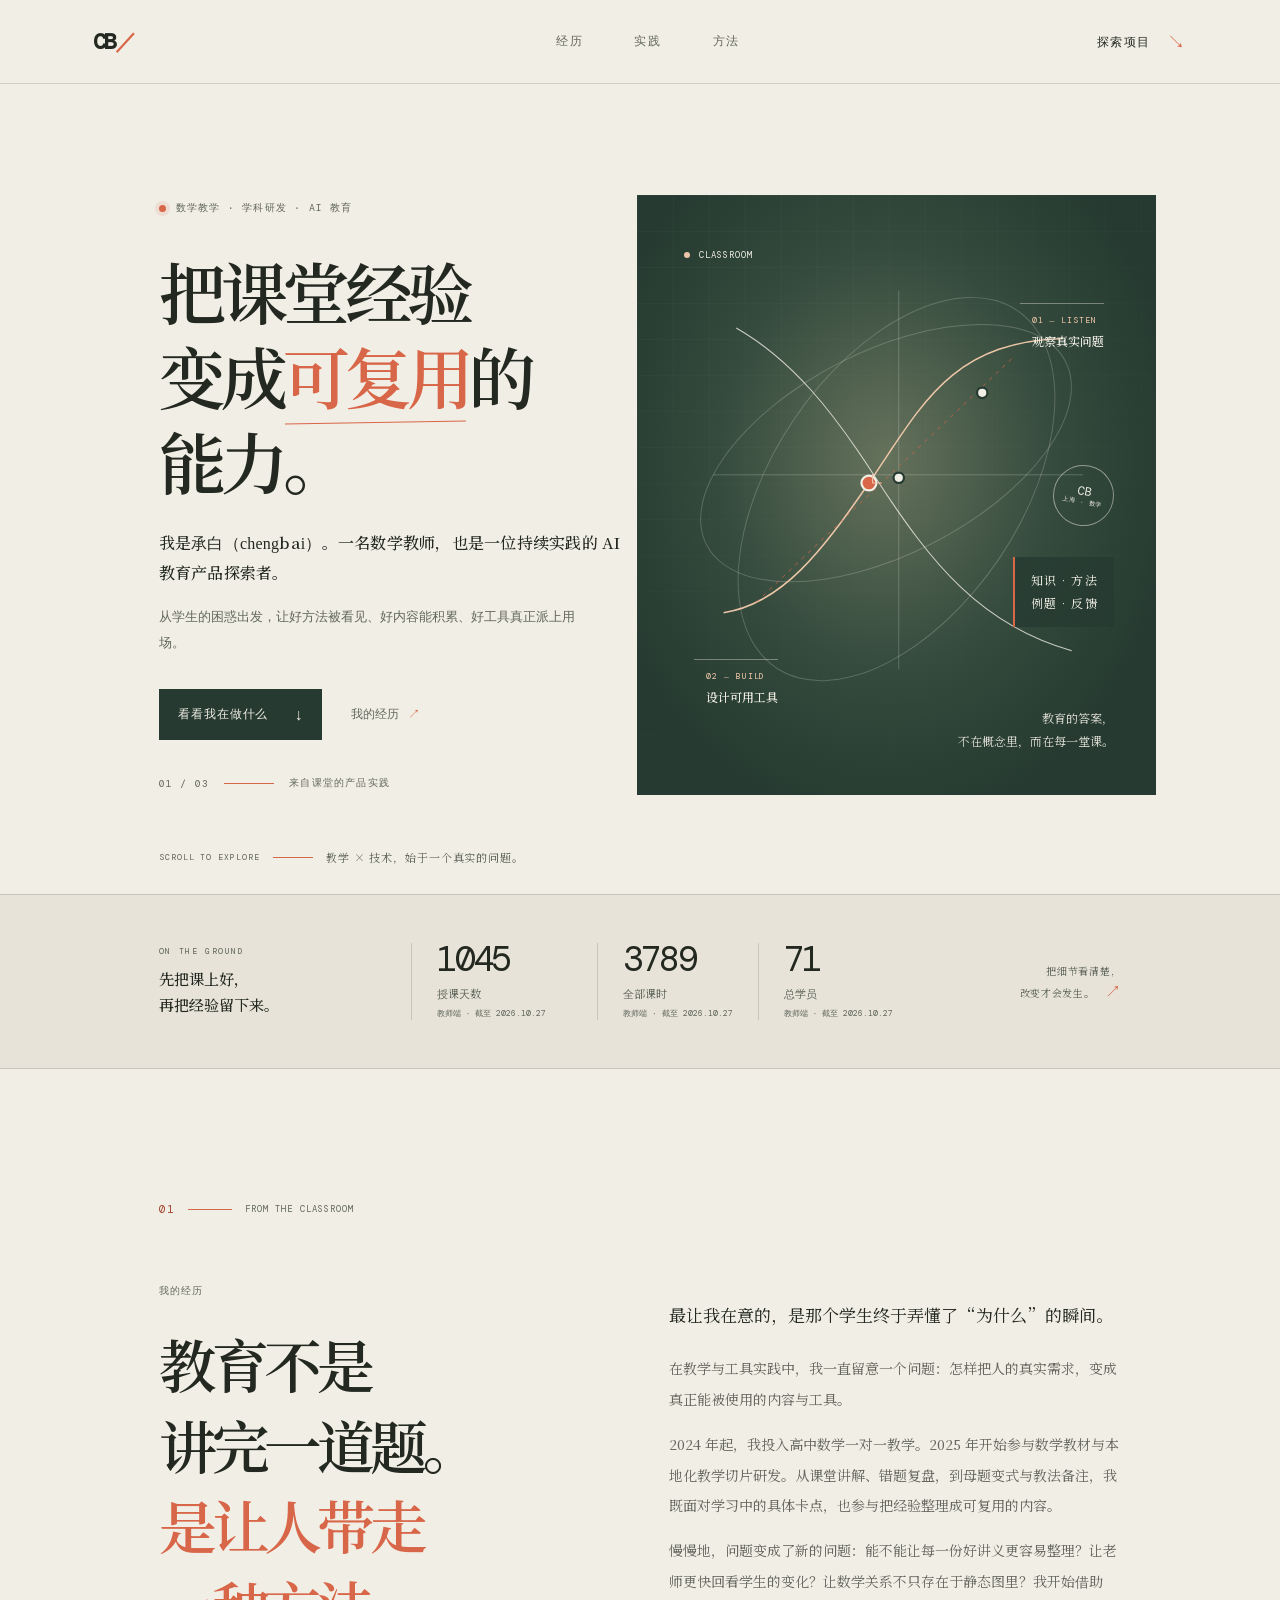
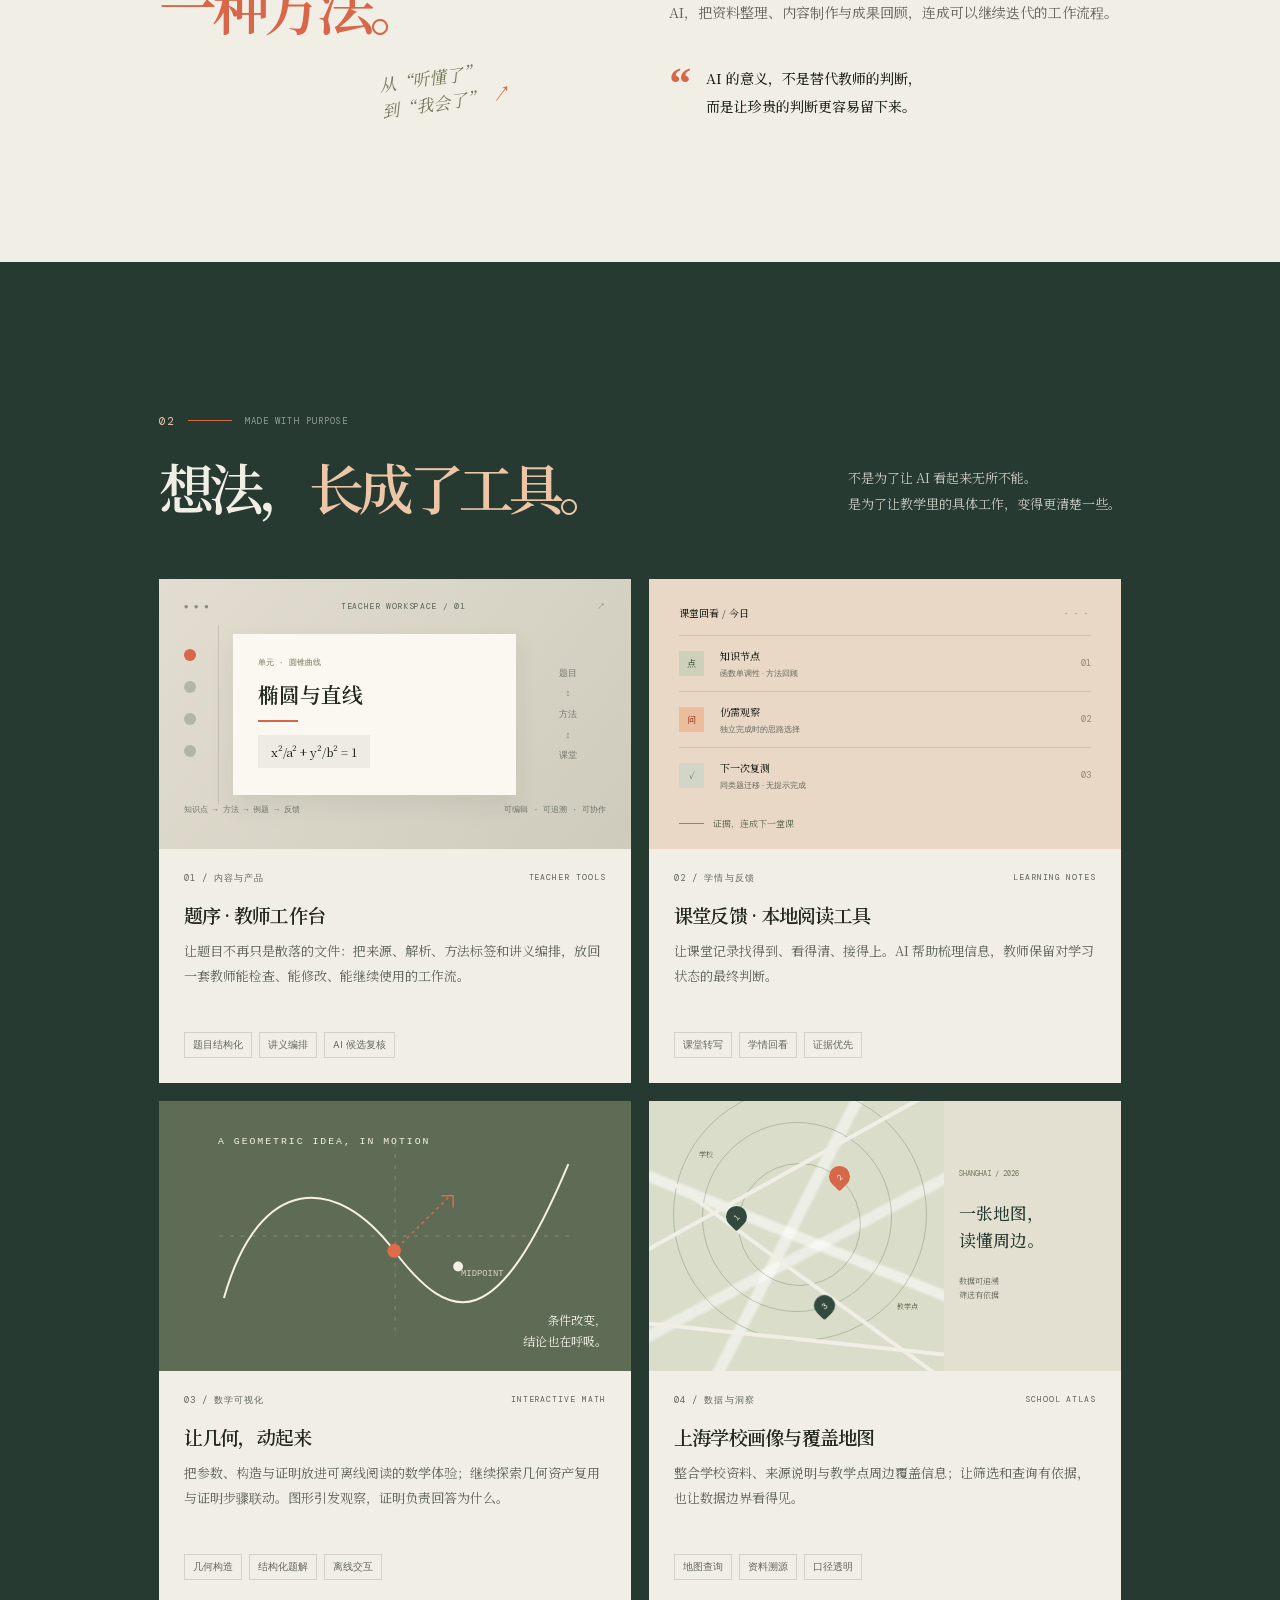
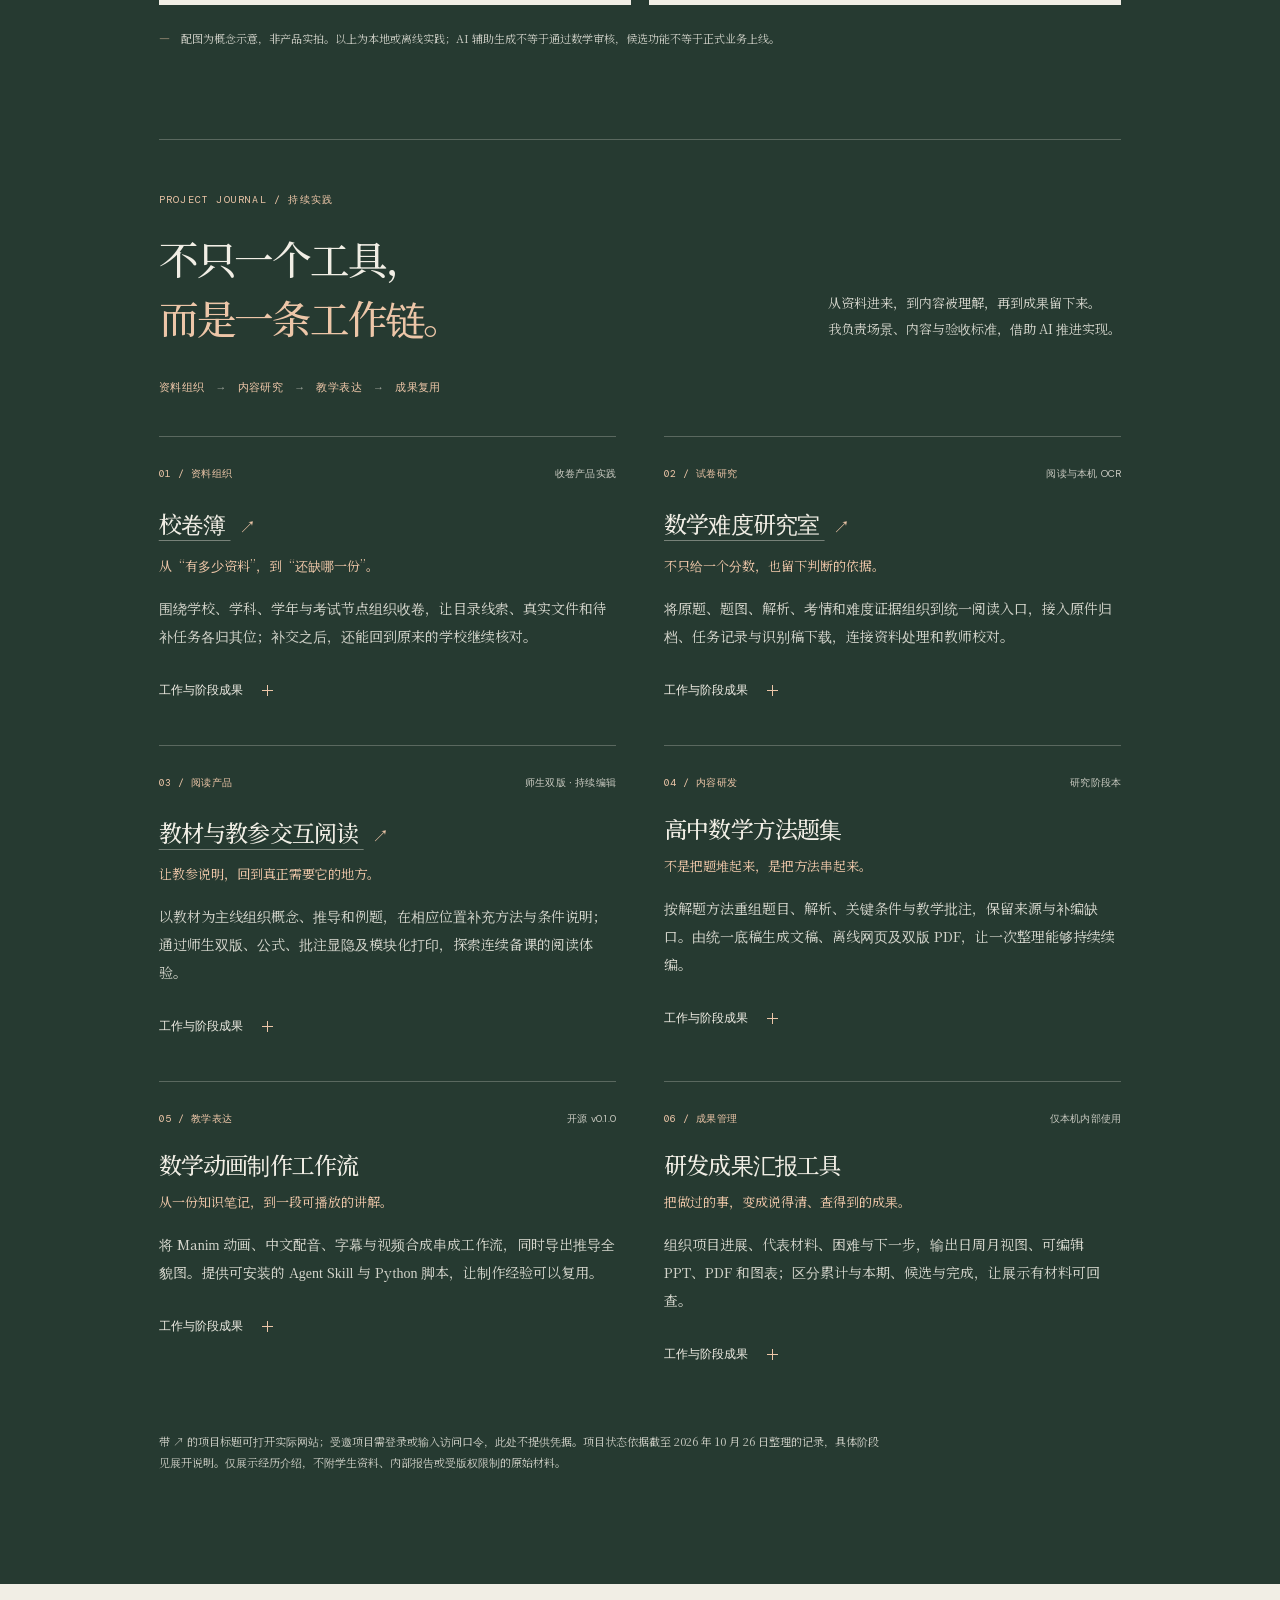
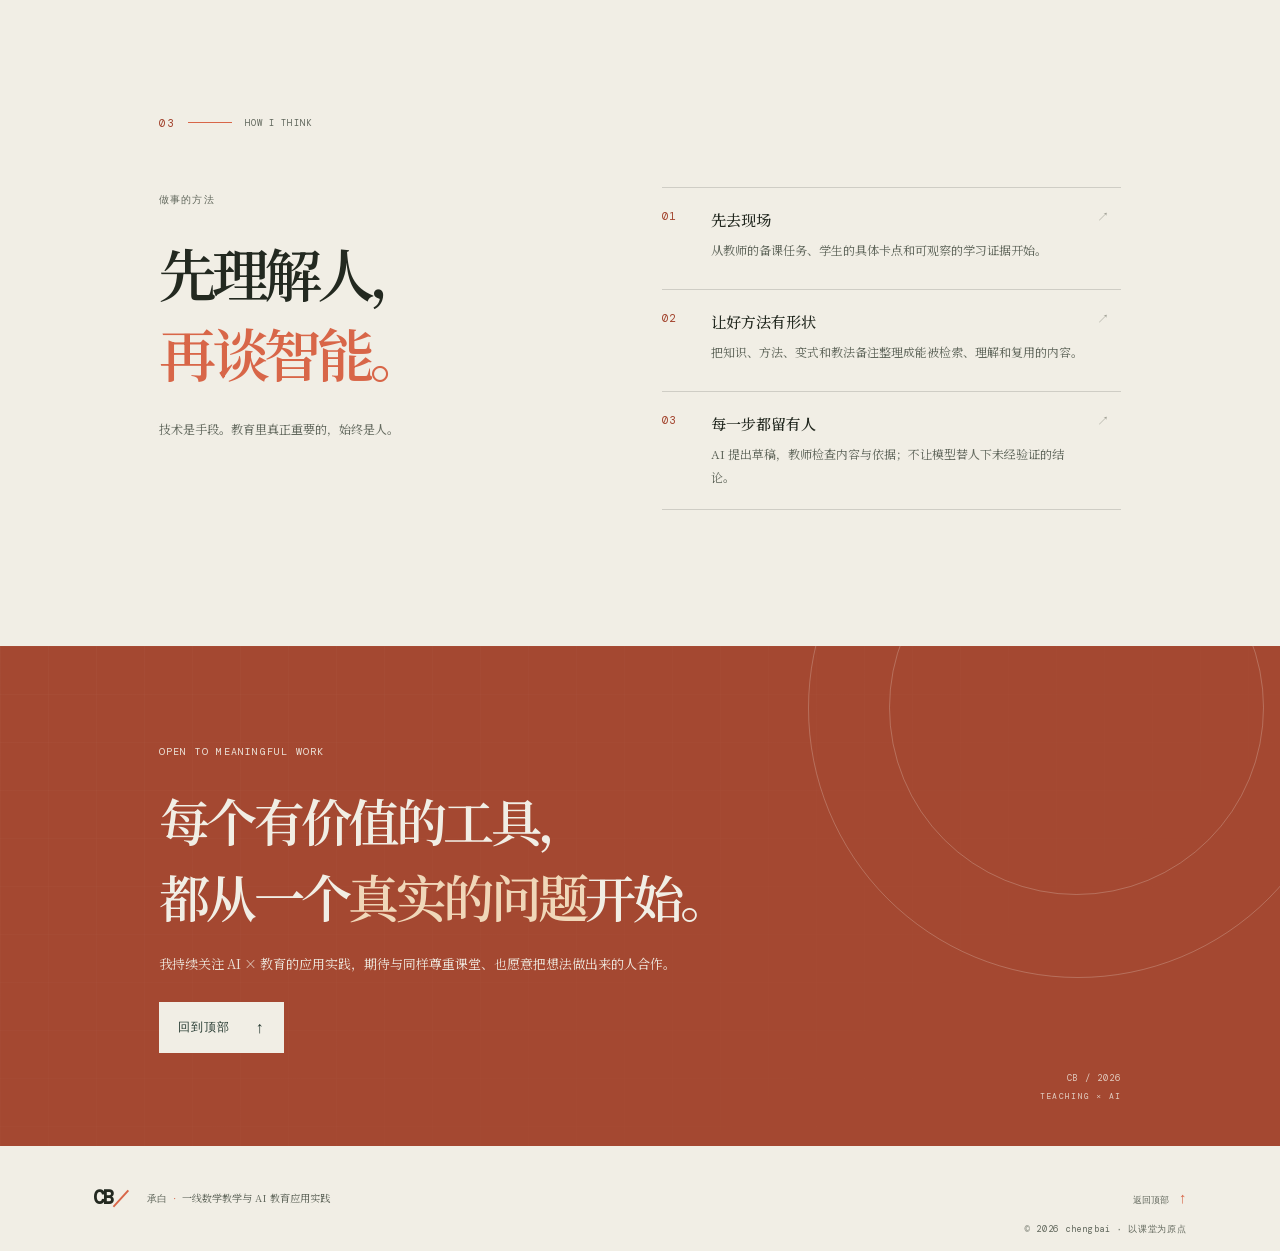
==== commit 5e4f97ab: "Update chengbai identity and teaching statistics" ====
--- a/index.html
+++ b/index.html
@@ -4,12 +4,12 @@
     <meta charset="UTF-8" />
     <meta name="viewport" content="width=device-width, initial-scale=1" />
     <meta name="theme-color" content="#f1eee5" />
-    <meta name="description" content="唐宏杰｜一线数学教学、学科研发与 AI 教育应用实践。让每一次好讲解，都有机会成为下一次更好的开始。" />
+    <meta name="description" content="承白｜一线数学教学、学科研发与 AI 教育应用实践。让每一次好讲解，都有机会成为下一次更好的开始。" />
     <meta property="og:type" content="website" />
-    <meta property="og:title" content="唐宏杰 — 教学现场 × AI 教育" />
+    <meta property="og:title" content="承白 — 教学现场 × AI 教育" />
     <meta property="og:description" content="从课堂出发，把教学经验变成可复用的内容与工具。" />
-    <title>唐宏杰 — 教学现场 × AI 教育</title>
-    <link rel="icon" href="favicon.svg" type="image/svg+xml" />
+    <title>承白 — 教学现场 × AI 教育</title>
+    <link rel="icon" href="favicon.svg?v=chengbai" type="image/svg+xml" />
     <link rel="preload" href="fonts/noto-serif-sc-0.woff2" as="font" type="font/woff2" crossorigin />
     <link rel="stylesheet" href="fonts/fonts.css" />
     <link rel="stylesheet" href="styles.css" />
@@ -19,7 +19,7 @@
     <a class="skip-link" href="#main">跳到正文</a>
     <div class="page-shell">
       <header class="topbar" id="top">
-        <a class="wordmark" href="#top" aria-label="唐宏杰，返回首页">TH<span>／</span></a>
+        <a class="wordmark" href="#top" aria-label="承白，返回首页">CB<span>／</span></a>
         <nav aria-label="主导航">
           <a href="#story">经历</a>
           <a href="#practice">实践</a>
@@ -33,7 +33,7 @@
           <div class="hero-copy">
             <div class="eyebrow"><span class="live-dot"></span> 数学教学 · 学科研发 · AI 教育</div>
             <h1 id="hero-title">把课堂经验<br />变成<span class="title-accent">可复用</span>的<br />能力。</h1>
-            <p class="hero-lead">我是唐宏杰。一名数学教师，也是一位持续实践的 AI 教育产品探索者。</p>
+            <p class="hero-lead">我是承白（chengbai）。一名数学教师，也是一位持续实践的 AI 教育产品探索者。</p>
             <p class="hero-description">从学生的困惑出发，让好方法被看见、好内容能积累、好工具真正派上用场。</p>
             <div class="hero-actions">
               <a class="button button-dark" href="#practice">看看我在做什么 <span aria-hidden="true">↓</span></a>
@@ -60,16 +60,16 @@
             <div class="orbit-note note-top"><span>01 — LISTEN</span><b>观察真实问题</b></div>
             <div class="orbit-note note-bottom"><span>02 — BUILD</span><b>设计可用工具</b></div>
             <div class="art-caption"><span>教育的答案，</span><span>不在概念里，而在每一堂课。</span></div>
-            <div class="art-stamp" aria-hidden="true">TH<br /><small>上海 · 数学</small></div>
+            <div class="art-stamp" aria-hidden="true">CB<br /><small>上海 · 数学</small></div>
           </div>
           <div class="hero-bottom"><span>SCROLL TO EXPLORE</span><span class="scroll-line"></span><span>教学 × 技术，始于一个真实的问题。</span></div>
         </section>
 
         <section class="signal-strip" aria-label="个人经历概览">
           <div class="signal-intro"><span class="eyebrow">ON THE GROUND</span><span>先把课上好，<br />再把经验留下来。</span></div>
-          <div class="signal"><span class="signal-num">2500<span>+</span></span><span class="signal-label">一对一教学小时<br /><small>截至 2025 年 12 月</small></span></div>
-          <div class="signal"><span class="signal-num">2024</span><span class="signal-label">开始高中数学<br />一线教学</span></div>
-          <div class="signal"><span class="signal-num">2025</span><span class="signal-label">开始数学学科<br />内容研发</span></div>
+          <div class="signal"><span class="signal-num">1045</span><span class="signal-label">授课天数<br /><small>教师端 · 截至 2026.10.27</small></span></div>
+          <div class="signal"><span class="signal-num">3789</span><span class="signal-label">全部课时<br /><small>教师端 · 截至 2026.10.27</small></span></div>
+          <div class="signal"><span class="signal-num">71</span><span class="signal-label">总学员<br /><small>教师端 · 截至 2026.10.27</small></span></div>
           <div class="signal-aside">把细节看清楚，<br />改变才会发生。<span>↗</span></div>
         </section>
 
@@ -199,10 +199,10 @@
           <div class="principles-grid"><div class="principles-title"><span class="eyebrow">做事的方法</span><h2 id="principles-title">先理解人，<br /><span>再谈智能。</span></h2><p>技术是手段。教育里真正重要的，始终是人。</p></div><div class="principle-list"><article class="principle-item"><span>01</span><div><h3>先去现场</h3><p>从教师的备课任务、学生的具体卡点和可观察的学习证据开始。</p></div><b>↗</b></article><article class="principle-item"><span>02</span><div><h3>让好方法有形状</h3><p>把知识、方法、变式和教法备注整理成能被检索、理解和复用的内容。</p></div><b>↗</b></article><article class="principle-item"><span>03</span><div><h3>每一步都留有人</h3><p>AI 提出草稿，教师检查内容与依据；不让模型替人下未经验证的结论。</p></div><b>↗</b></article></div></div>
         </section>
 
-        <section class="closing" aria-labelledby="closing-title"><div class="closing-grid" aria-hidden="true"></div><div class="closing-content"><span class="eyebrow">OPEN TO MEANINGFUL WORK</span><h2 id="closing-title">每个有价值的工具，<br />都从一个<span>真实的问题</span>开始。</h2><p>我持续关注 AI × 教育的应用实践，期待与同样尊重课堂、也愿意把想法做出来的人合作。</p><a href="#top" class="button button-light">回到顶部 <span aria-hidden="true">↑</span></a></div><div class="closing-index">TH / 2026<br /><span>TEACHING × AI</span></div></section>
+        <section class="closing" aria-labelledby="closing-title"><div class="closing-grid" aria-hidden="true"></div><div class="closing-content"><span class="eyebrow">OPEN TO MEANINGFUL WORK</span><h2 id="closing-title">每个有价值的工具，<br />都从一个<span>真实的问题</span>开始。</h2><p>我持续关注 AI × 教育的应用实践，期待与同样尊重课堂、也愿意把想法做出来的人合作。</p><a href="#top" class="button button-light">回到顶部 <span aria-hidden="true">↑</span></a></div><div class="closing-index">CB / 2026<br /><span>TEACHING × AI</span></div></section>
       </main>
 
-      <footer class="footer"><a class="footer-mark" href="#top">TH<span>／</span></a><p>唐宏杰<span> · </span>一线数学教学与 AI 教育应用实践</p><a class="back-top" href="#top">返回顶部 <span aria-hidden="true">↑</span></a><small>© <span id="year">2026</span> TANG HONGJIE · 以课堂为原点</small></footer>
+      <footer class="footer"><a class="footer-mark" href="#top">CB<span>／</span></a><p>承白<span> · </span>一线数学教学与 AI 教育应用实践</p><a class="back-top" href="#top">返回顶部 <span aria-hidden="true">↑</span></a><small>© <span id="year">2026</span> chengbai · 以课堂为原点</small></footer>
     </div>
   </body>
 </html>
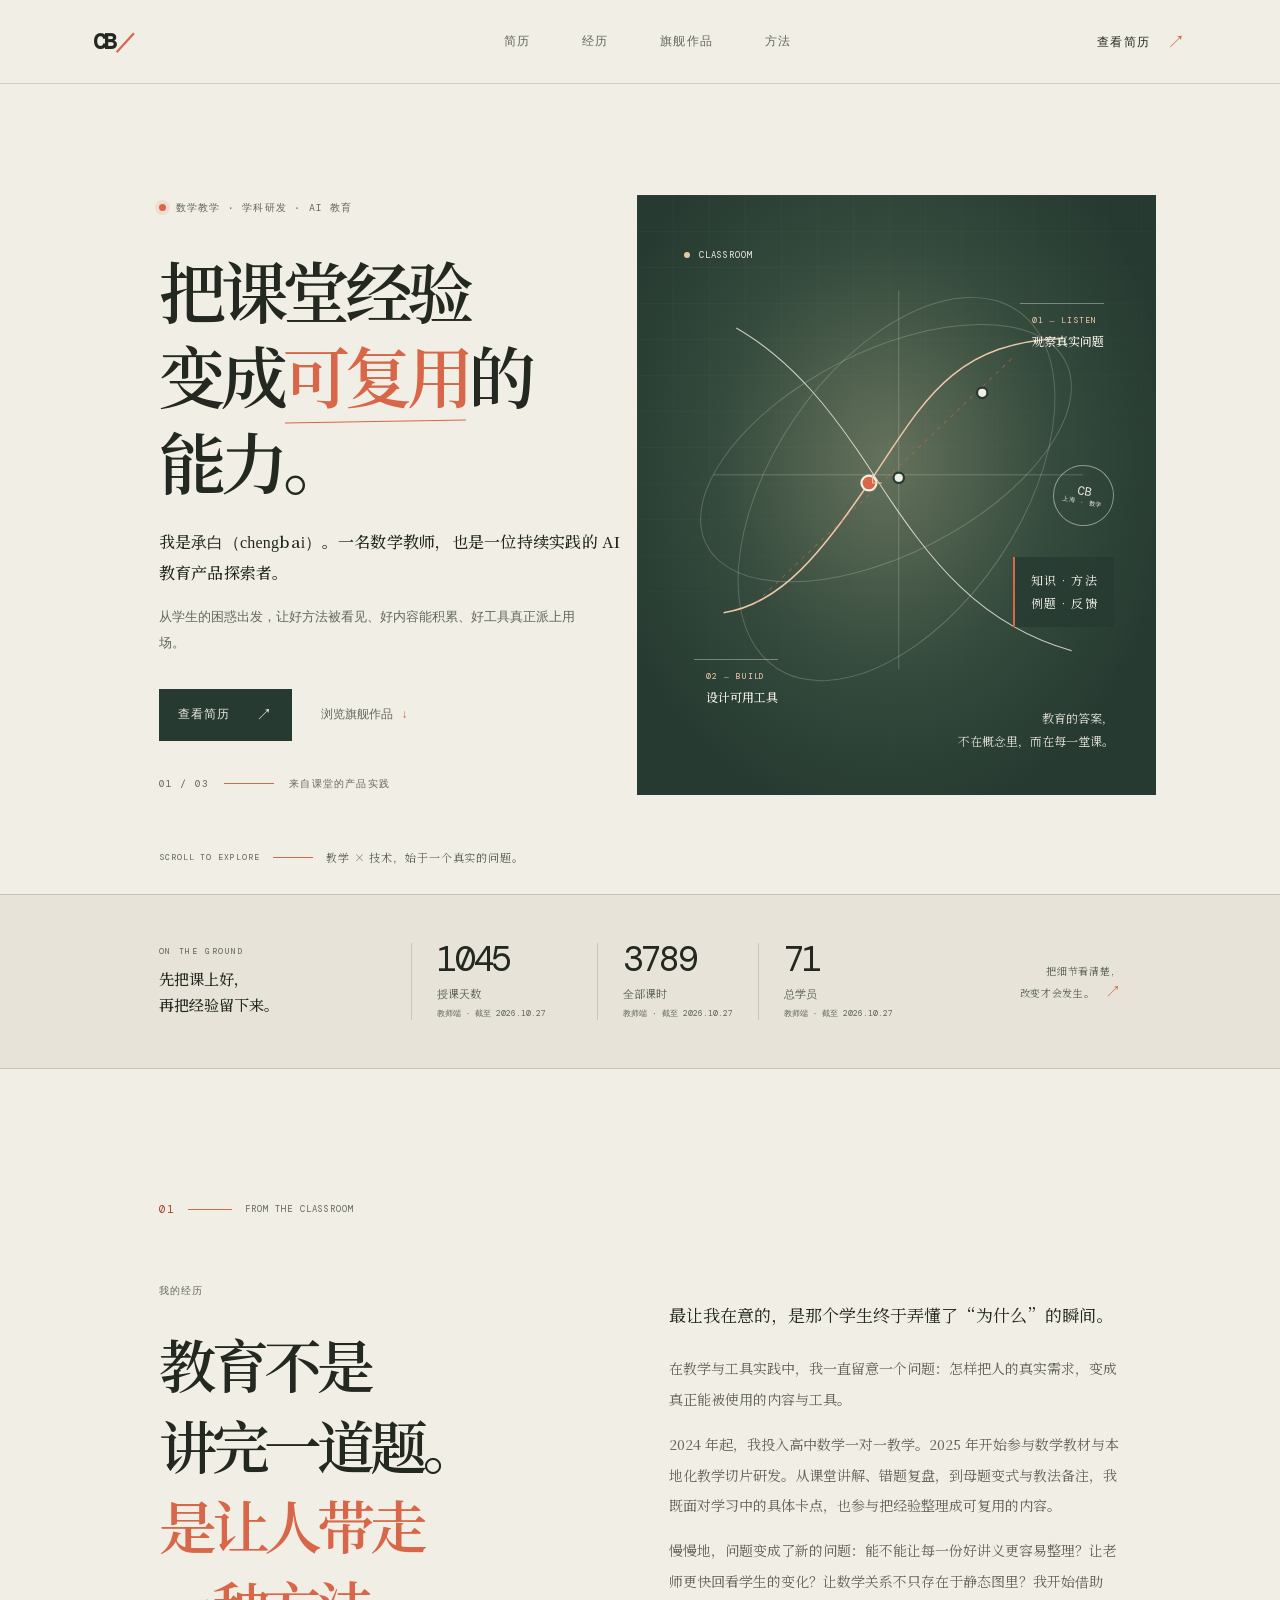
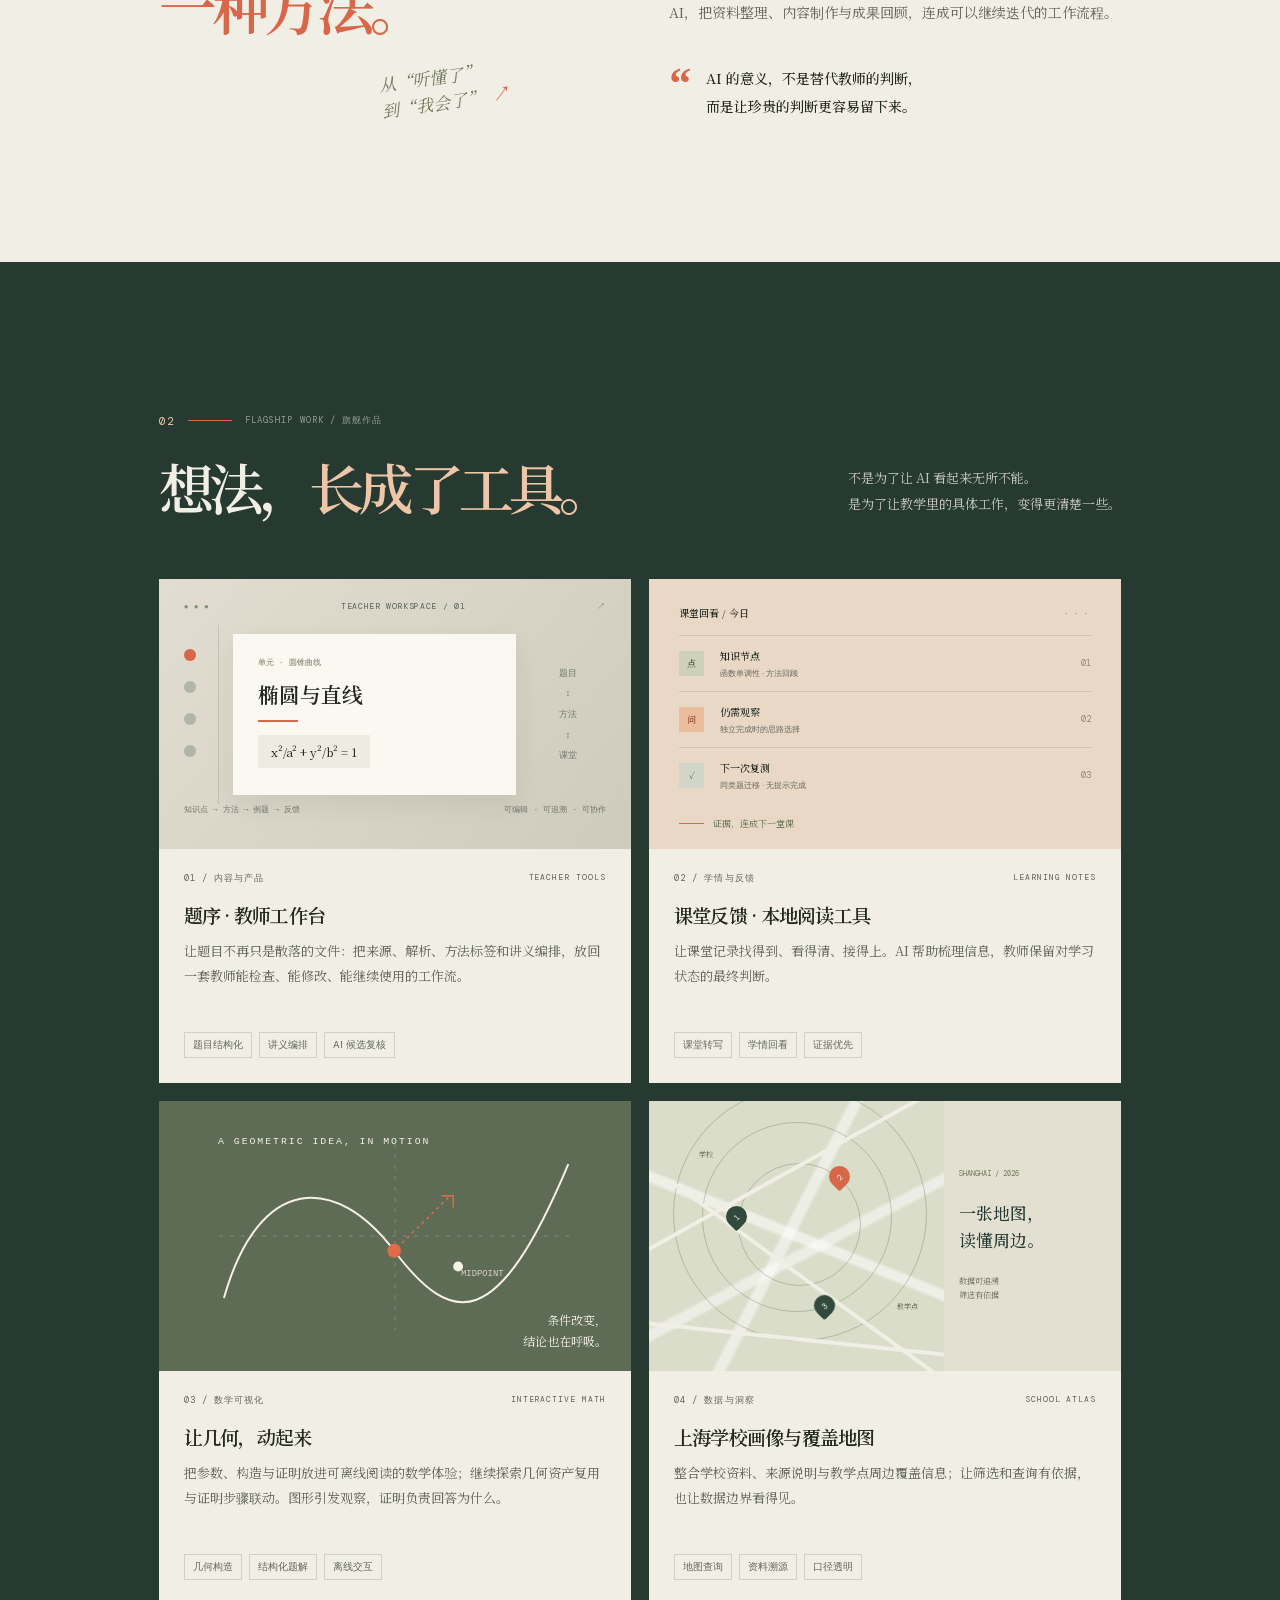
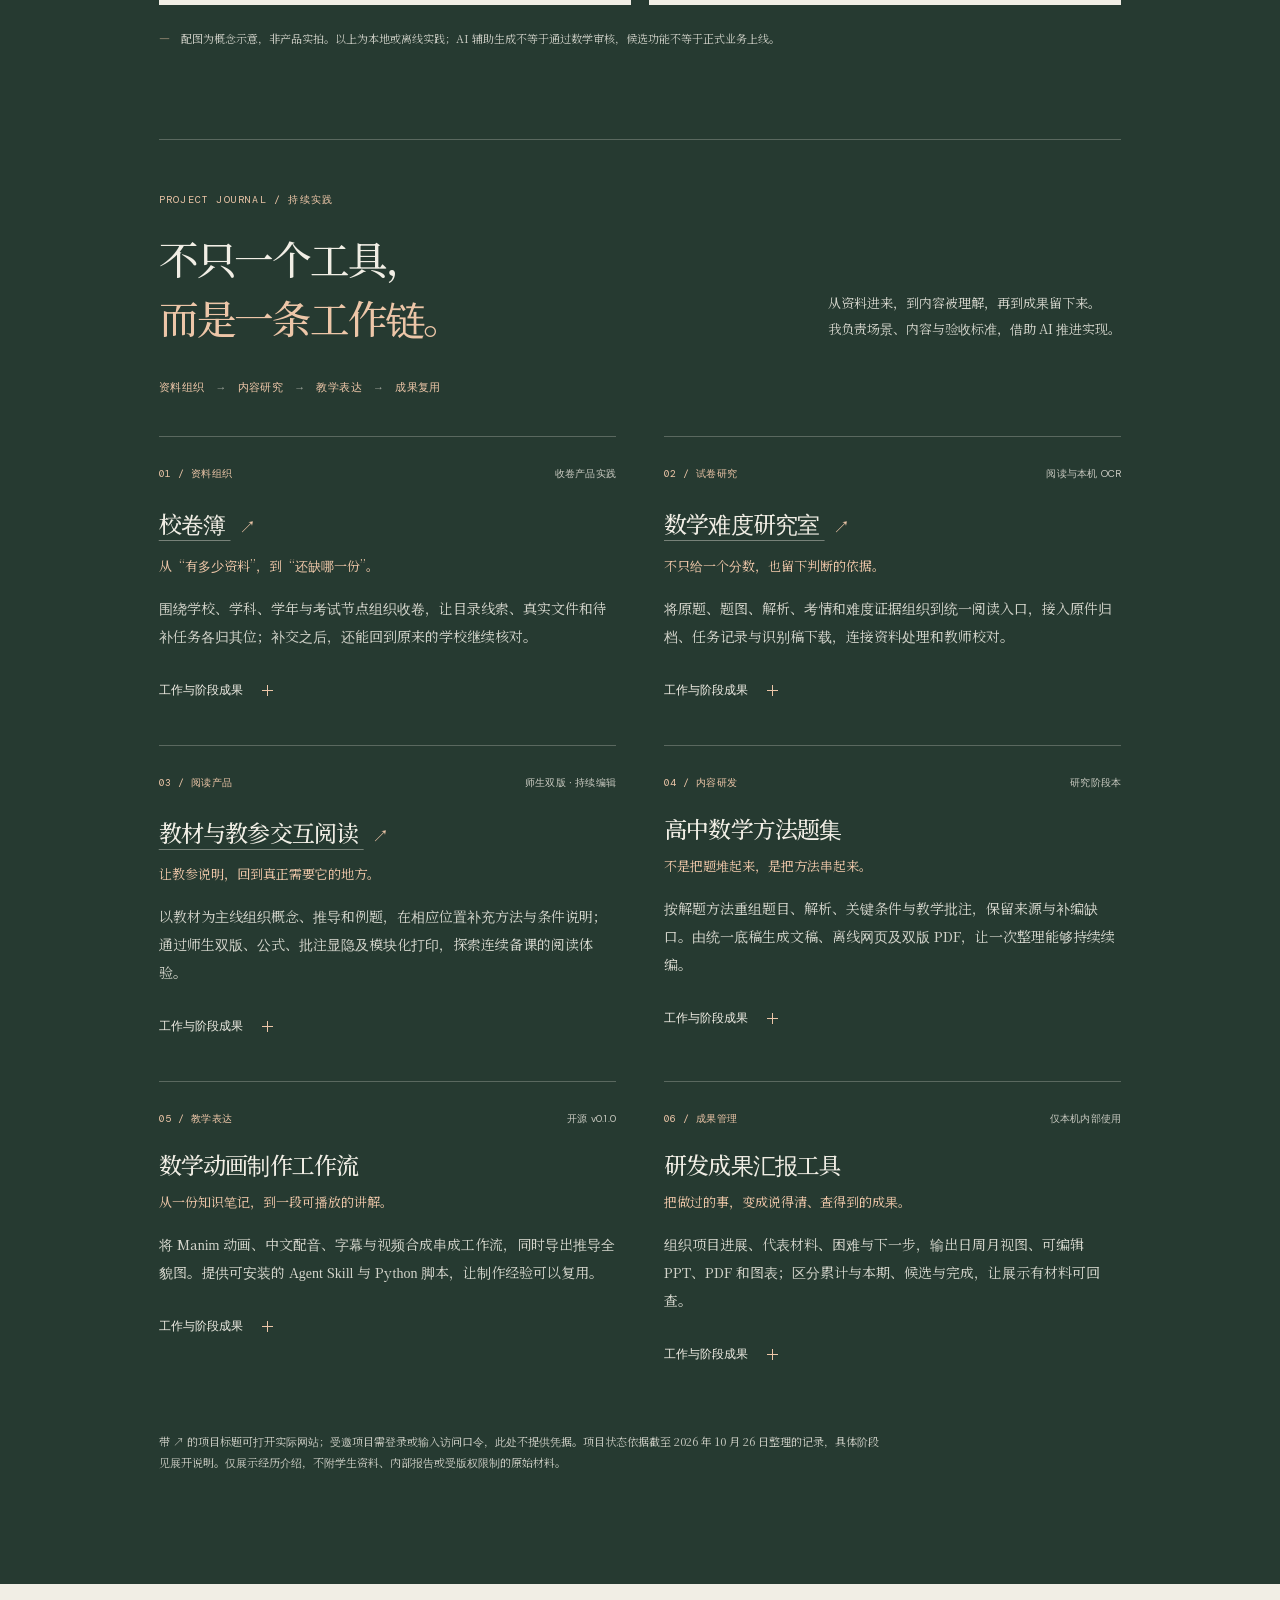
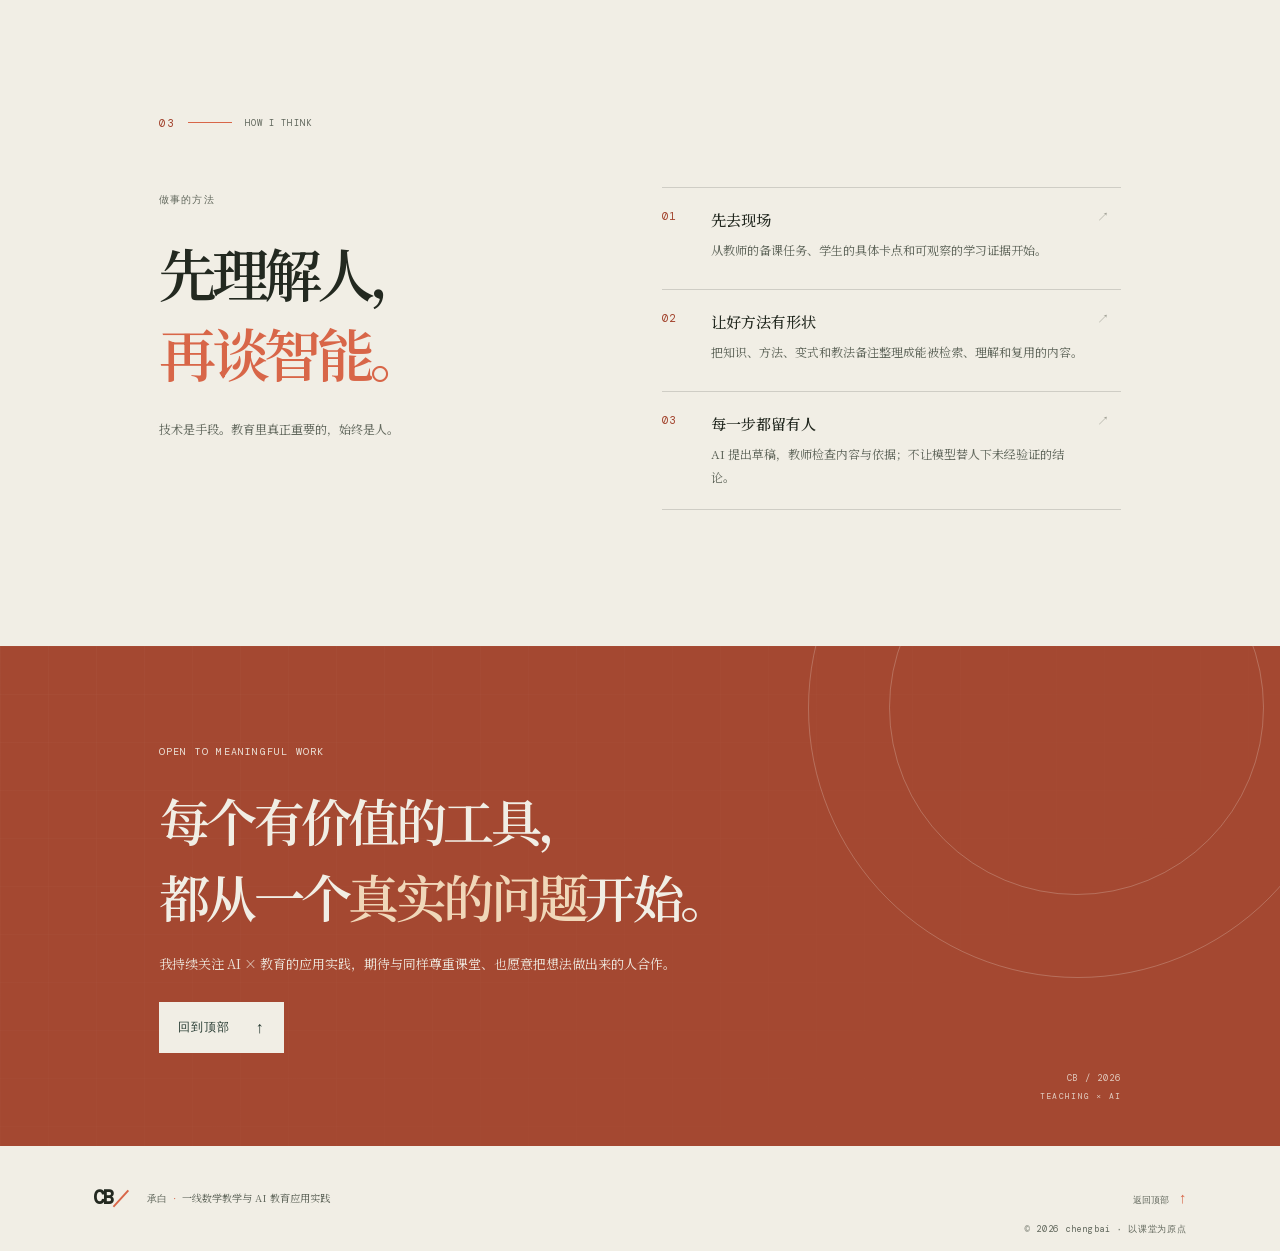
==== commit 678d3794: "Add resume entry and flagship portfolio structure" ====
--- a/index.html
+++ b/index.html
@@ -21,11 +21,12 @@
       <header class="topbar" id="top">
         <a class="wordmark" href="#top" aria-label="承白，返回首页">CB<span>／</span></a>
         <nav aria-label="主导航">
+          <a href="resume.html">简历</a>
           <a href="#story">经历</a>
-          <a href="#practice">实践</a>
+          <a href="#practice">旗舰作品</a>
           <a href="#principles">方法</a>
         </nav>
-        <a class="nav-cta" href="#practice">探索项目 <span aria-hidden="true">↘</span></a>
+        <a class="nav-cta" href="resume.html">查看简历 <span aria-hidden="true">↗</span></a>
       </header>
 
       <main id="main">
@@ -36,8 +37,8 @@
             <p class="hero-lead">我是承白（chengbai）。一名数学教师，也是一位持续实践的 AI 教育产品探索者。</p>
             <p class="hero-description">从学生的困惑出发，让好方法被看见、好内容能积累、好工具真正派上用场。</p>
             <div class="hero-actions">
-              <a class="button button-dark" href="#practice">看看我在做什么 <span aria-hidden="true">↓</span></a>
-              <a class="text-link" href="#story">我的经历 <span aria-hidden="true">↗</span></a>
+              <a class="button button-dark" href="resume.html">查看简历 <span aria-hidden="true">↗</span></a>
+              <a class="text-link" href="#practice">浏览旗舰作品 <span aria-hidden="true">↓</span></a>
             </div>
             <div class="hero-index"><span>01 / 03</span><span class="index-rule"></span><span>来自课堂的产品实践</span></div>
           </div>
@@ -89,7 +90,7 @@
 
         <section class="practice section-wrap" id="practice" aria-labelledby="practice-title">
           <div class="practice-header">
-            <div><div class="section-kicker"><span>02</span><span class="kicker-line"></span><span>MADE WITH PURPOSE</span></div><h2 id="practice-title">想法，<span>长成了工具。</span></h2></div>
+            <div><div class="section-kicker"><span>02</span><span class="kicker-line"></span><span>FLAGSHIP WORK / 旗舰作品</span></div><h2 id="practice-title">想法，<span>长成了工具。</span></h2></div>
             <p>不是为了让 AI 看起来无所不能。<br />是为了让教学里的具体工作，变得更清楚一些。</p>
           </div>
 
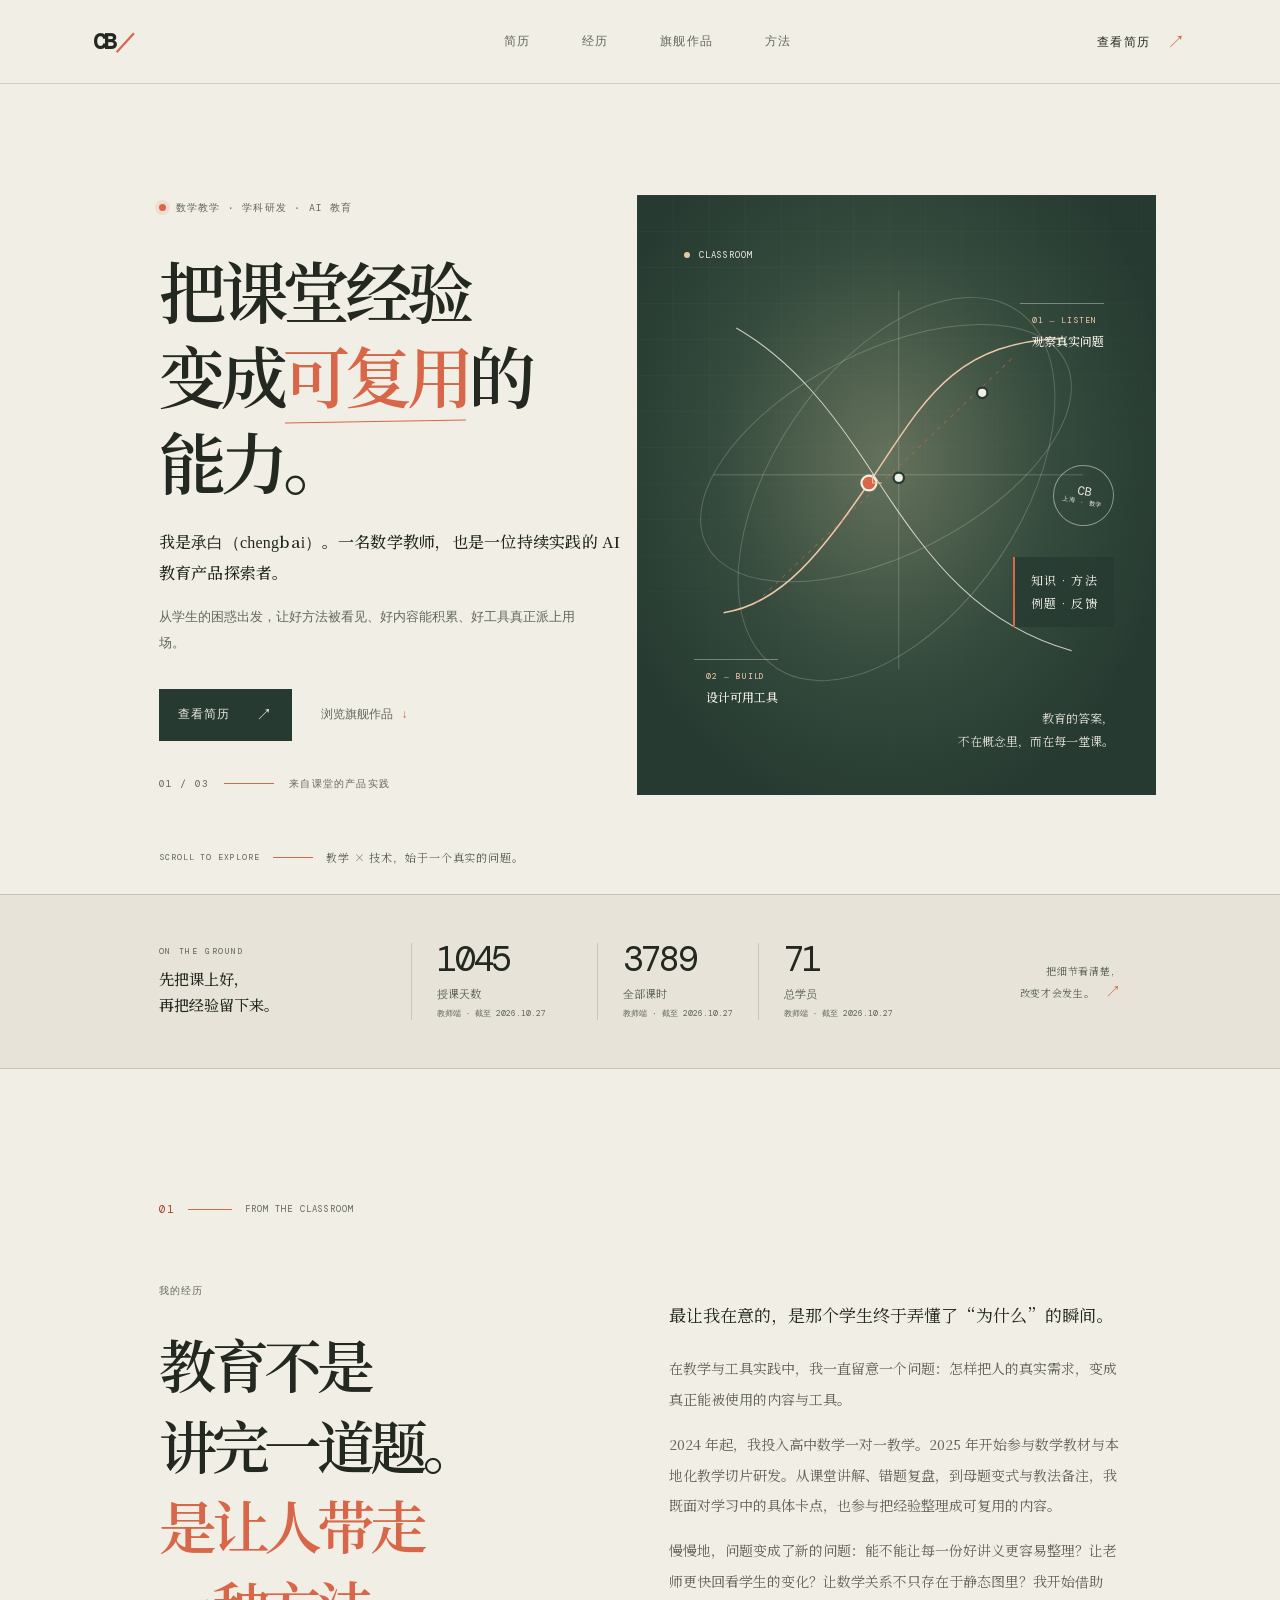
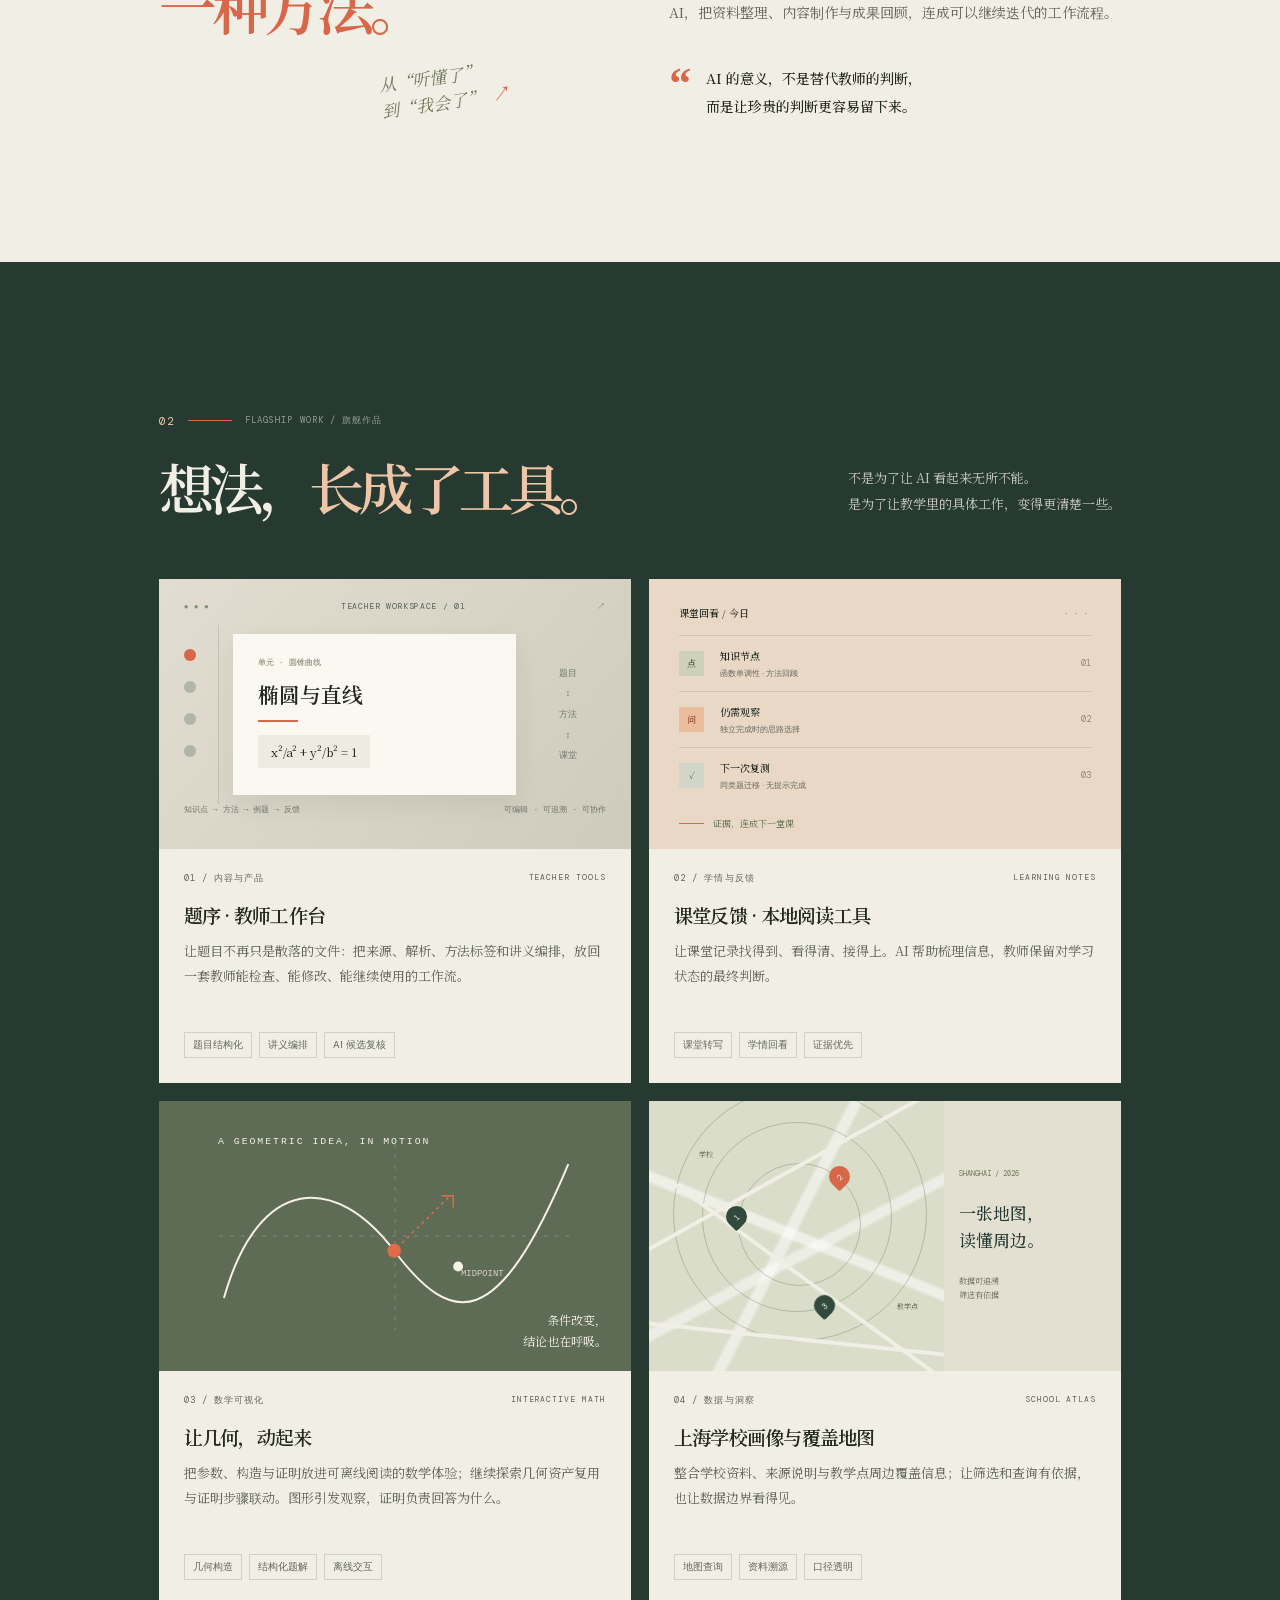
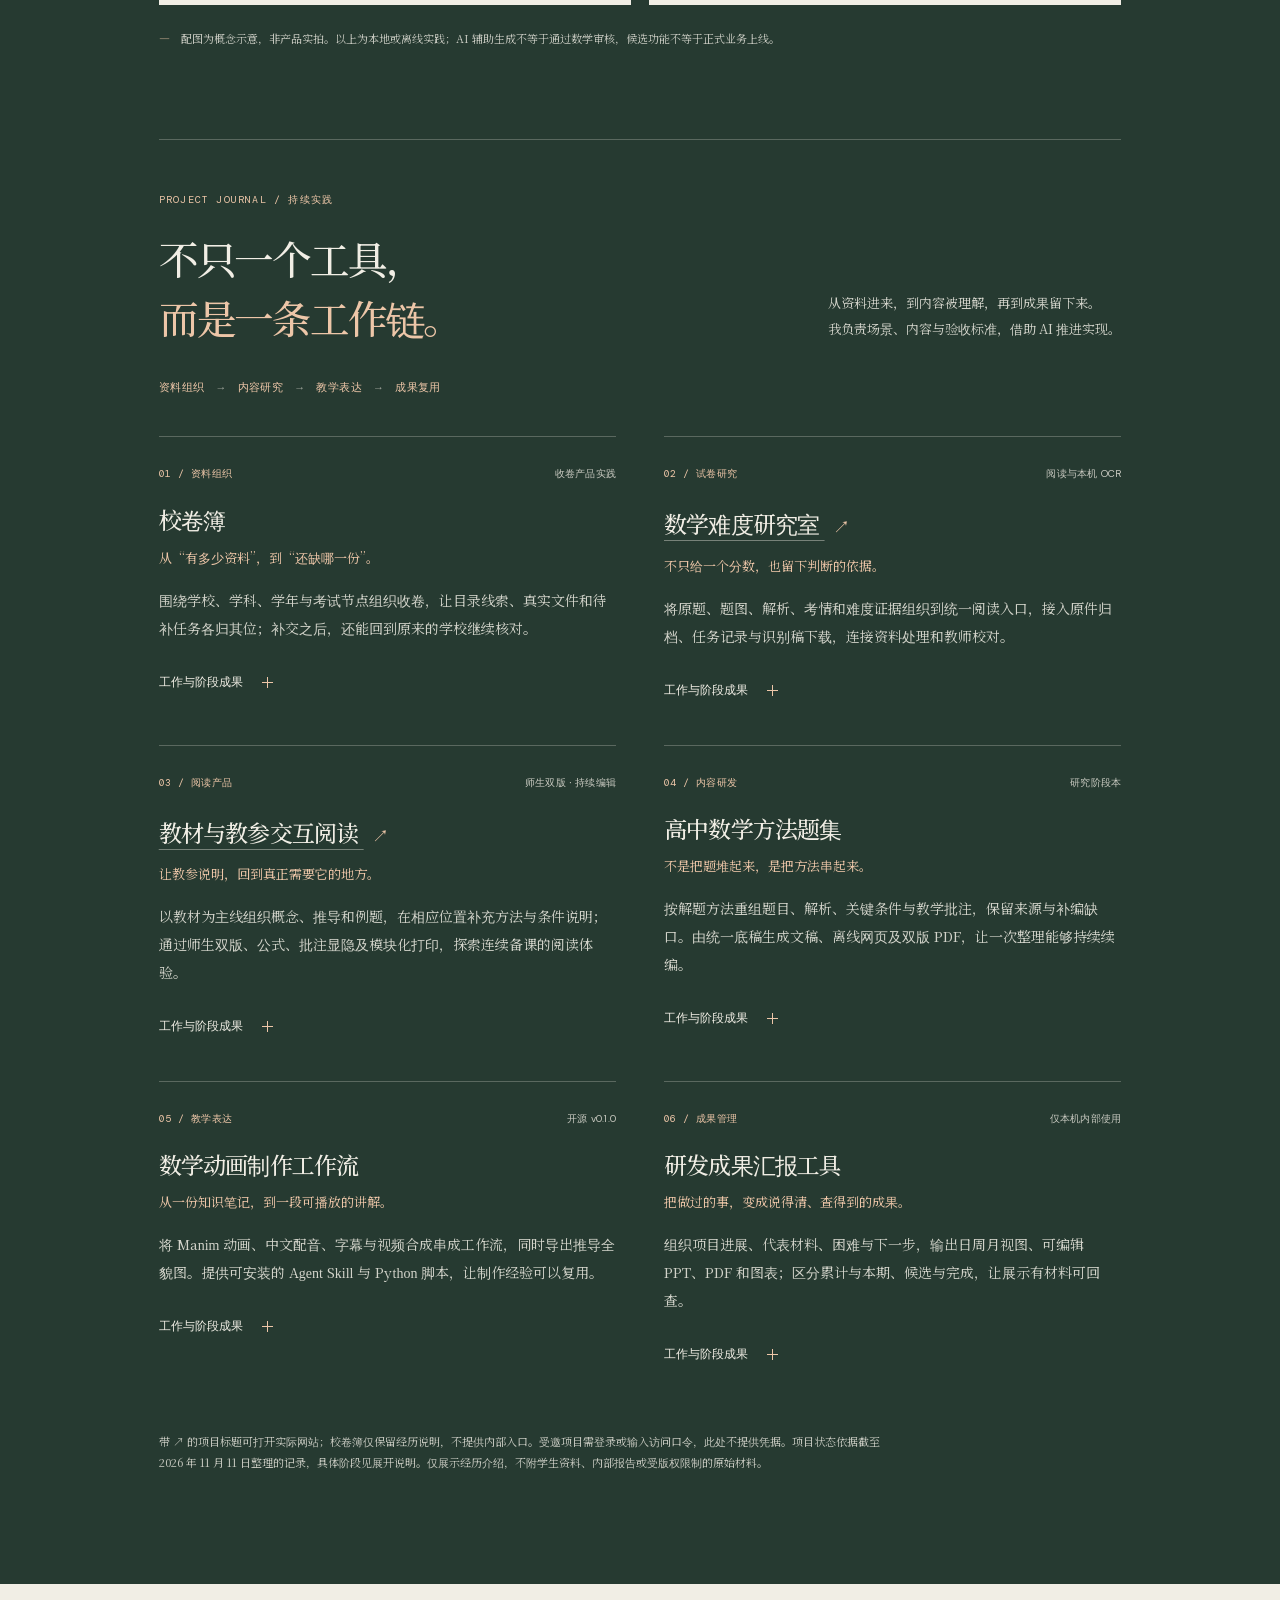
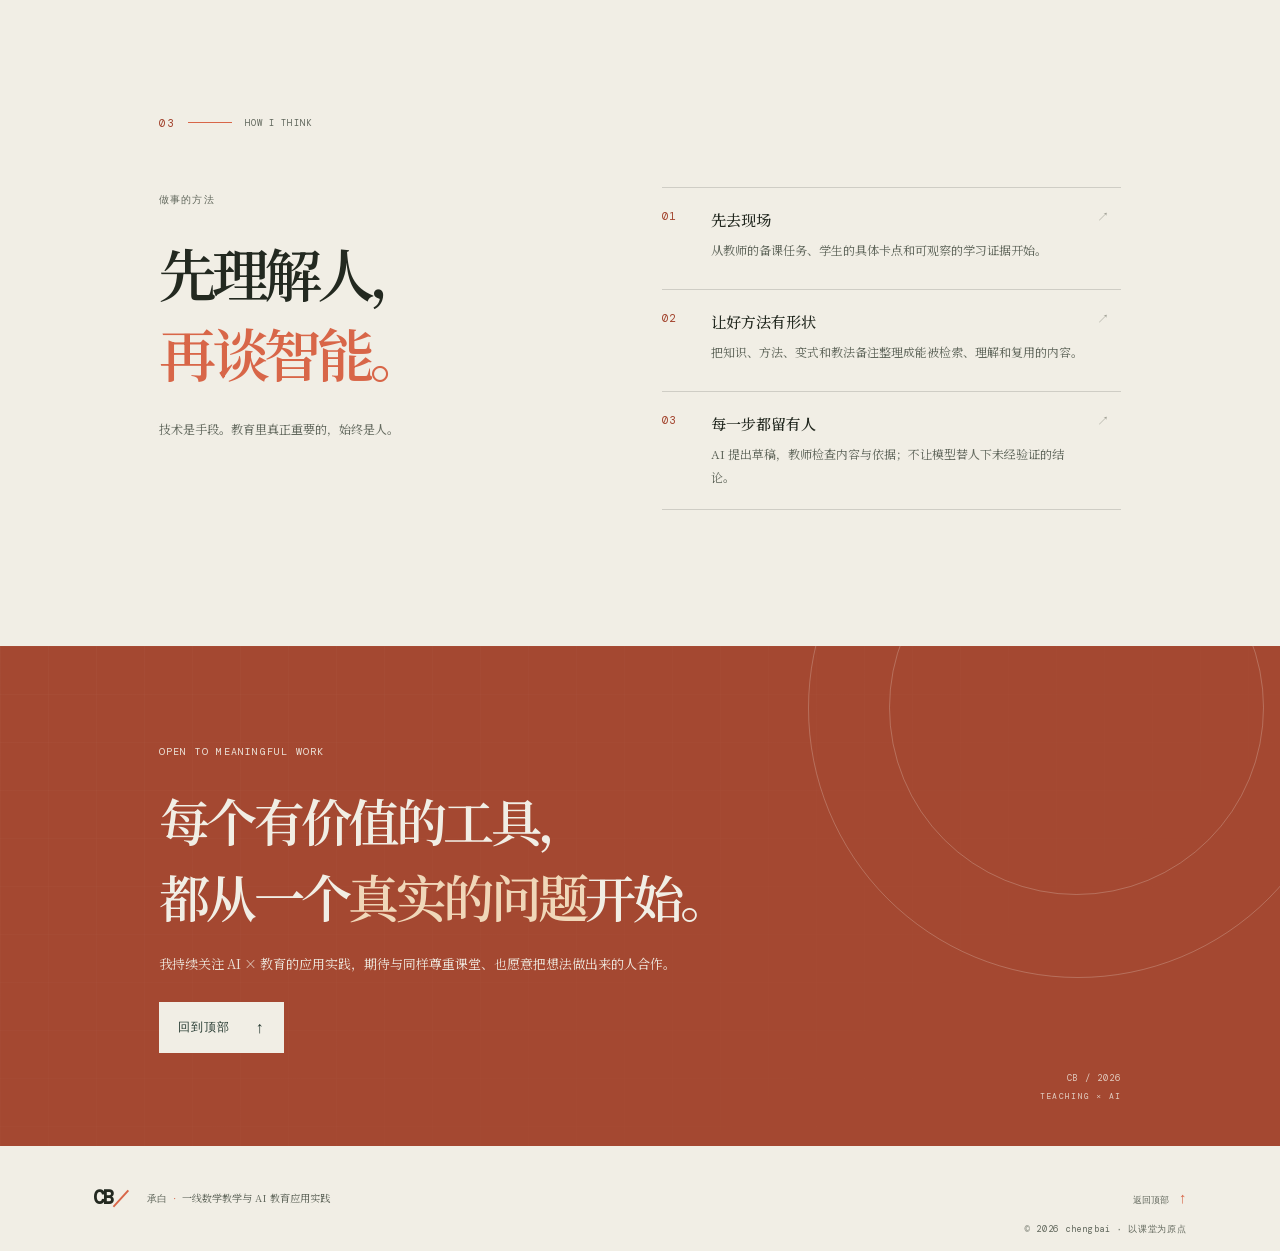
==== commit 49a2b34d: "Update recent delivery evidence and remove internal link" ====
--- a/index.html
+++ b/index.html
@@ -127,7 +127,7 @@
             <div class="journal-grid">
               <article class="journal-entry" id="project-collect" aria-labelledby="collect-title">
                 <div class="entry-meta"><span>01 / 资料组织</span><span class="entry-status">收卷产品实践</span></div>
-                <h4 id="collect-title"><a class="project-site-link" href="https://collect.69.12.86.157.nip.io/" target="_blank" rel="noopener noreferrer">校卷簿 <span aria-hidden="true">↗</span><span class="visually-hidden">（访问实际网站，在新标签页打开）</span></a></h4>
+                <h4 id="collect-title">校卷簿</h4>
                 <p class="entry-subtitle">从“有多少资料”，到“还缺哪一份”。</p>
                 <p class="entry-description">围绕学校、学科、学年与考试节点组织收卷，让目录线索、真实文件和待补任务各归其位；补交之后，还能回到原来的学校继续核对。</p>
                 <details class="entry-details">
@@ -187,11 +187,11 @@
                 <p class="entry-description">组织项目进展、代表材料、困难与下一步，输出日周月视图、可编辑 PPT、PDF 和图表；区分累计与本期、候选与完成，让展示有材料可回查。</p>
                 <details class="entry-details">
                   <summary>工作与阶段成果<span aria-hidden="true"></span></summary>
-                  <div class="entry-detail-body"><p><b>我的工作</b>确定汇报结构、时间窗口与统计单位，组织多格式交付及本机材料入口。</p><p><b>阶段成果</b>已形成本机日周月页面及一期 8 页可编辑 PPT、预览 PDF 与配套图表。后续需适配新证据，不是无需审阅的全自动绩效系统；此处不公开内部报告。</p></div>
-                </details>
-              </article>
-            </div>
-            <p class="journal-note">带 ↗ 的项目标题可打开实际网站；受邀项目需登录或输入访问口令，此处不提供凭据。项目状态依据截至 2026 年 10 月 26 日整理的记录，具体阶段见展开说明。仅展示经历介绍，不附学生资料、内部报告或受版权限制的原始材料。</p>
+                  <div class="entry-detail-body"><p><b>我的工作</b>确定汇报结构、时间窗口与统计单位，组织多格式交付及本机材料入口。</p><p><b>阶段成果</b>已形成一期 8 页可编辑 PPT、8 页预览 PDF 与配套推进时间线图表；逐页核对源数据，上一页、下一页、PageUp、左箭头与 Escape 检查通过。桌面 1702px 与 390px 窄屏页面无横向溢出。PowerPoint 原生播放与真实手机触控尚未验证；仅本机内部使用，不公开内部报告。</p></div>
+                </details>
+              </article>
+            </div>
+            <p class="journal-note">带 ↗ 的项目标题可打开实际网站；校卷簿仅保留经历说明，不提供内部入口。受邀项目需登录或输入访问口令，此处不提供凭据。项目状态依据截至 2026 年 11 月 11 日整理的记录，具体阶段见展开说明。仅展示经历介绍，不附学生资料、内部报告或受版权限制的原始材料。</p>
           </section>
         </section>
 
